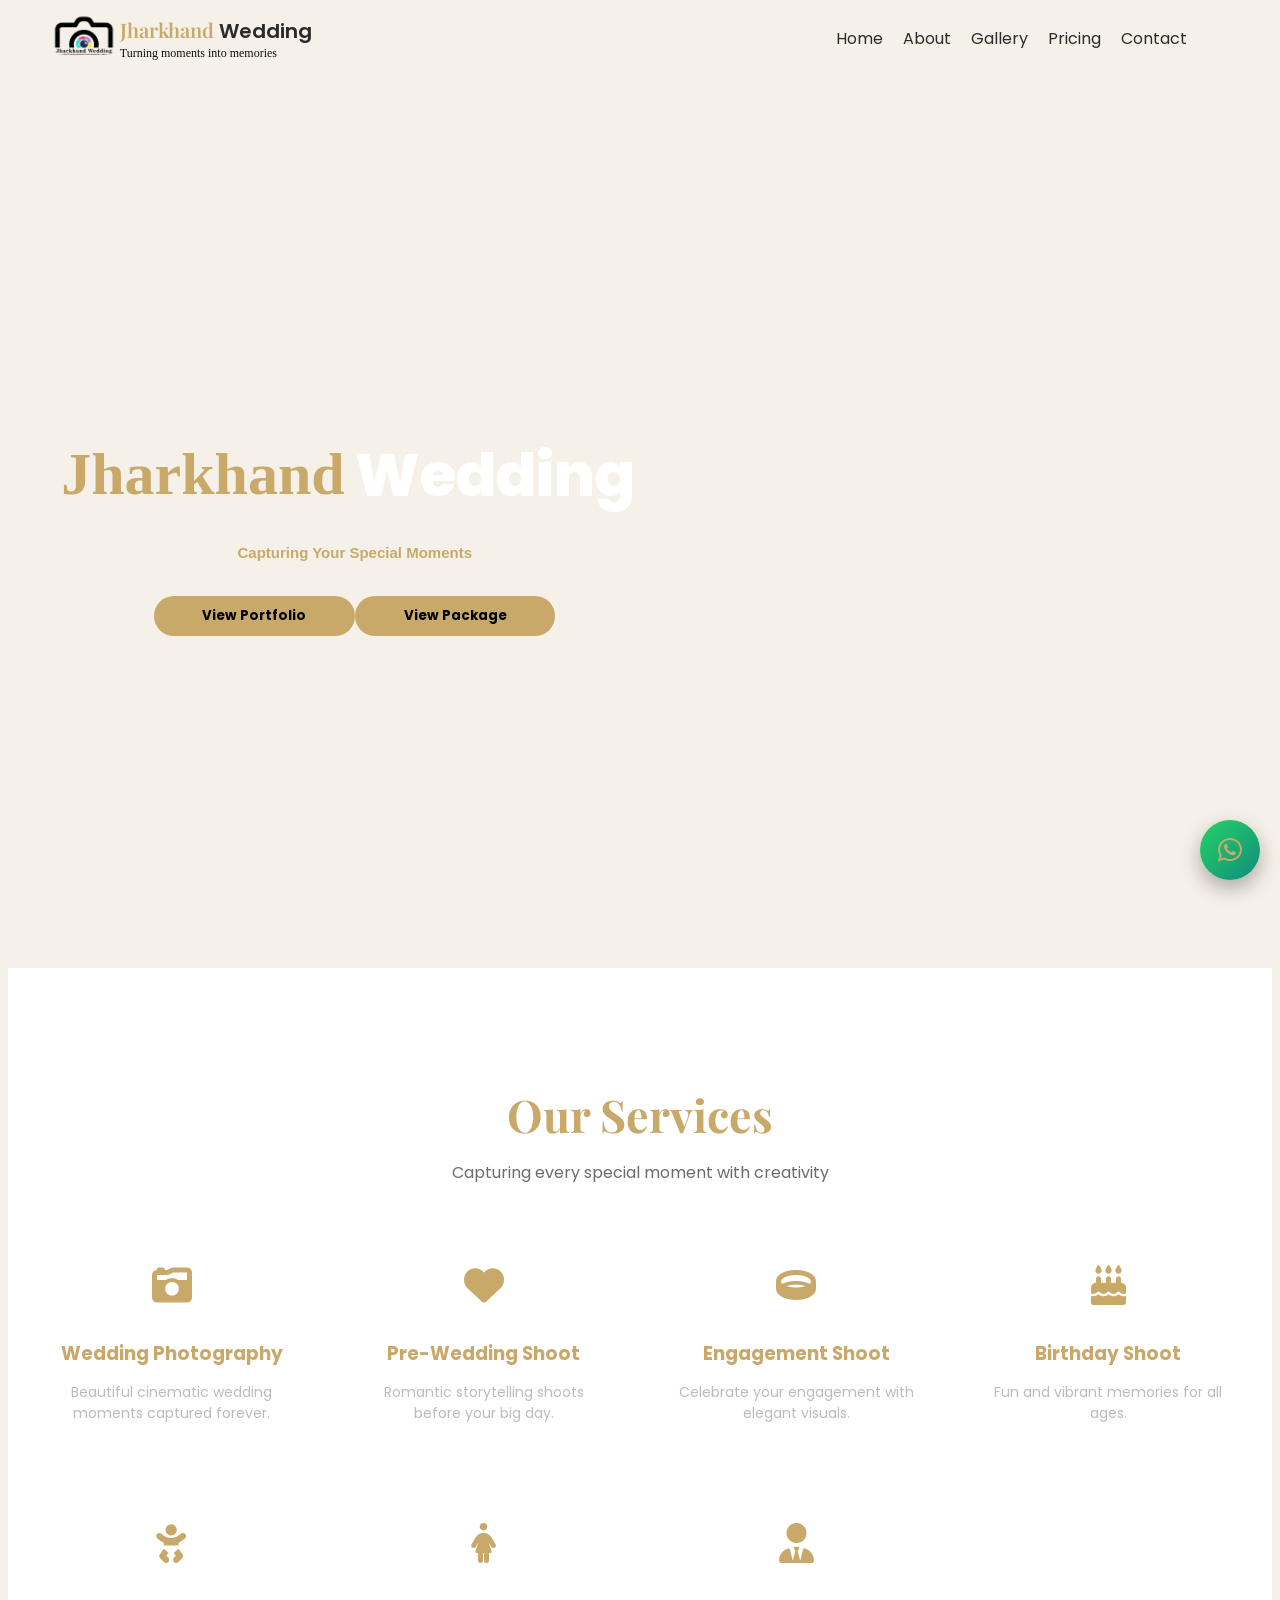
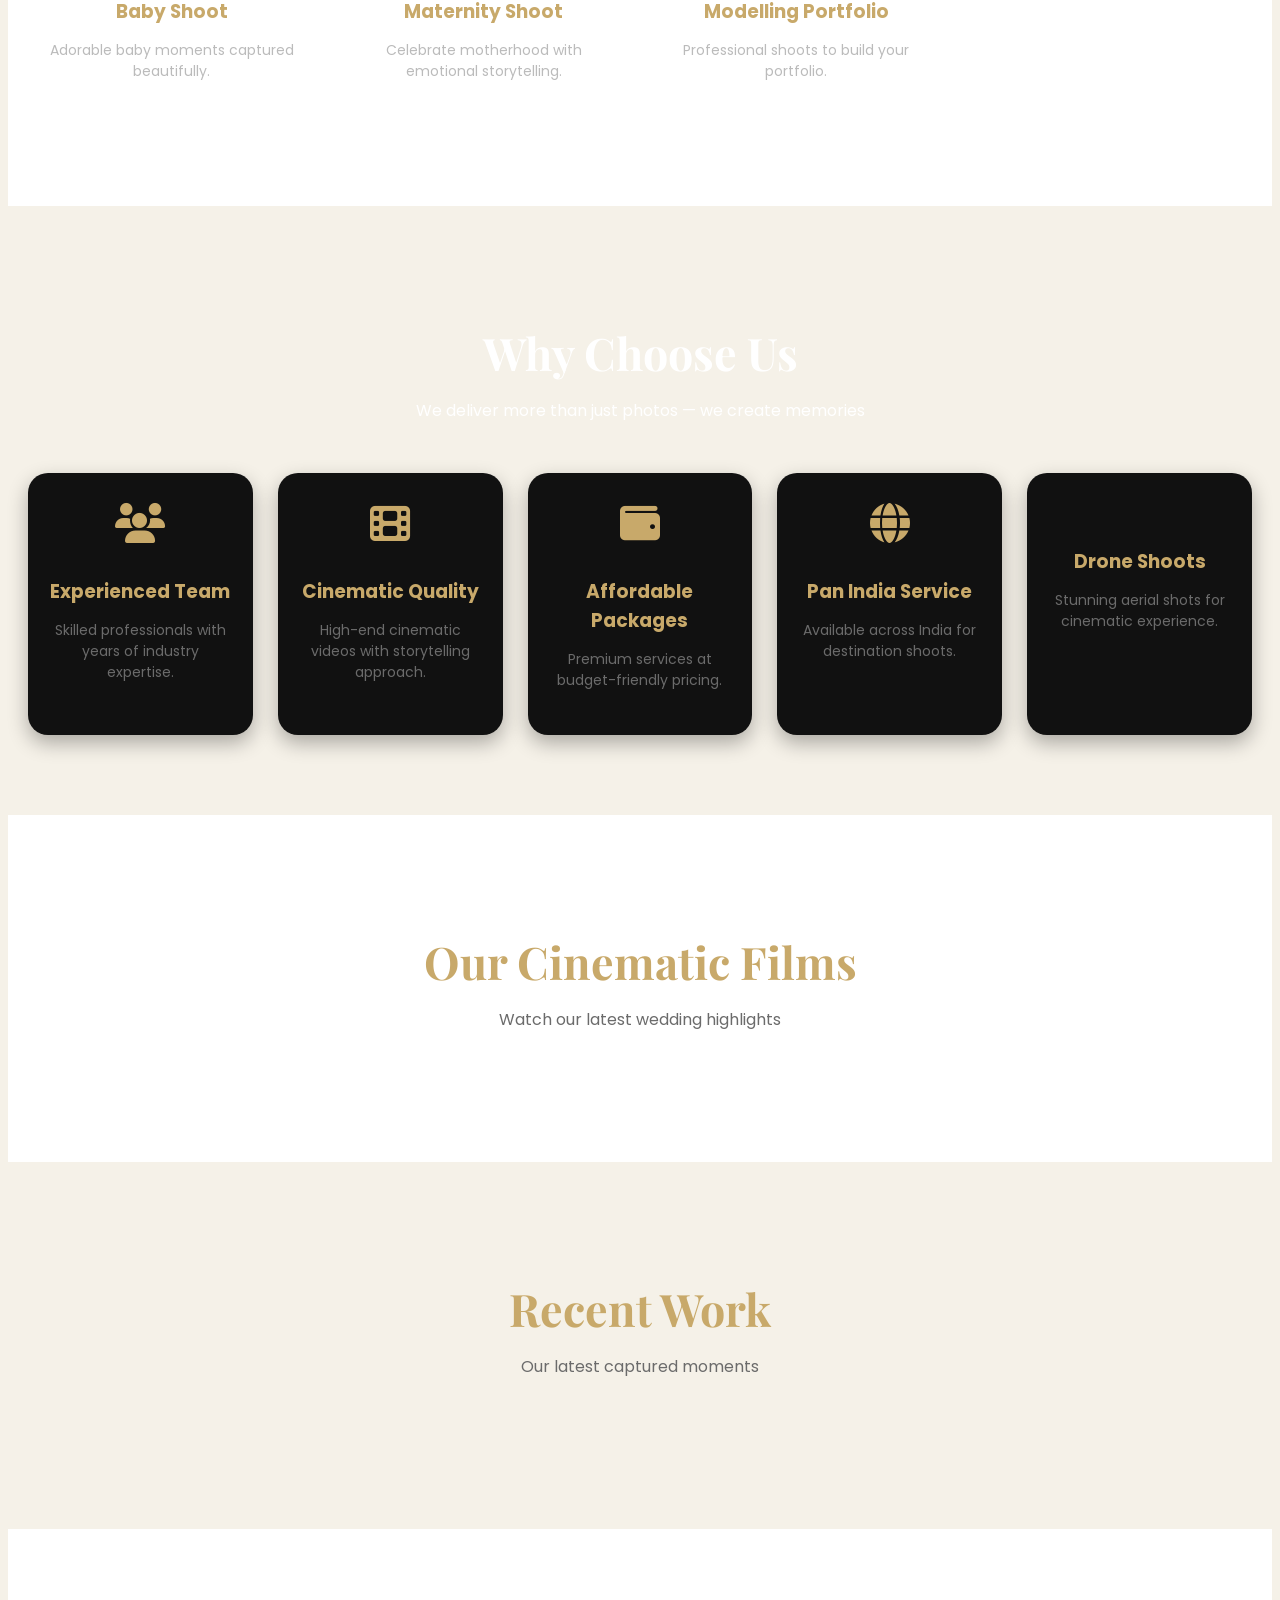
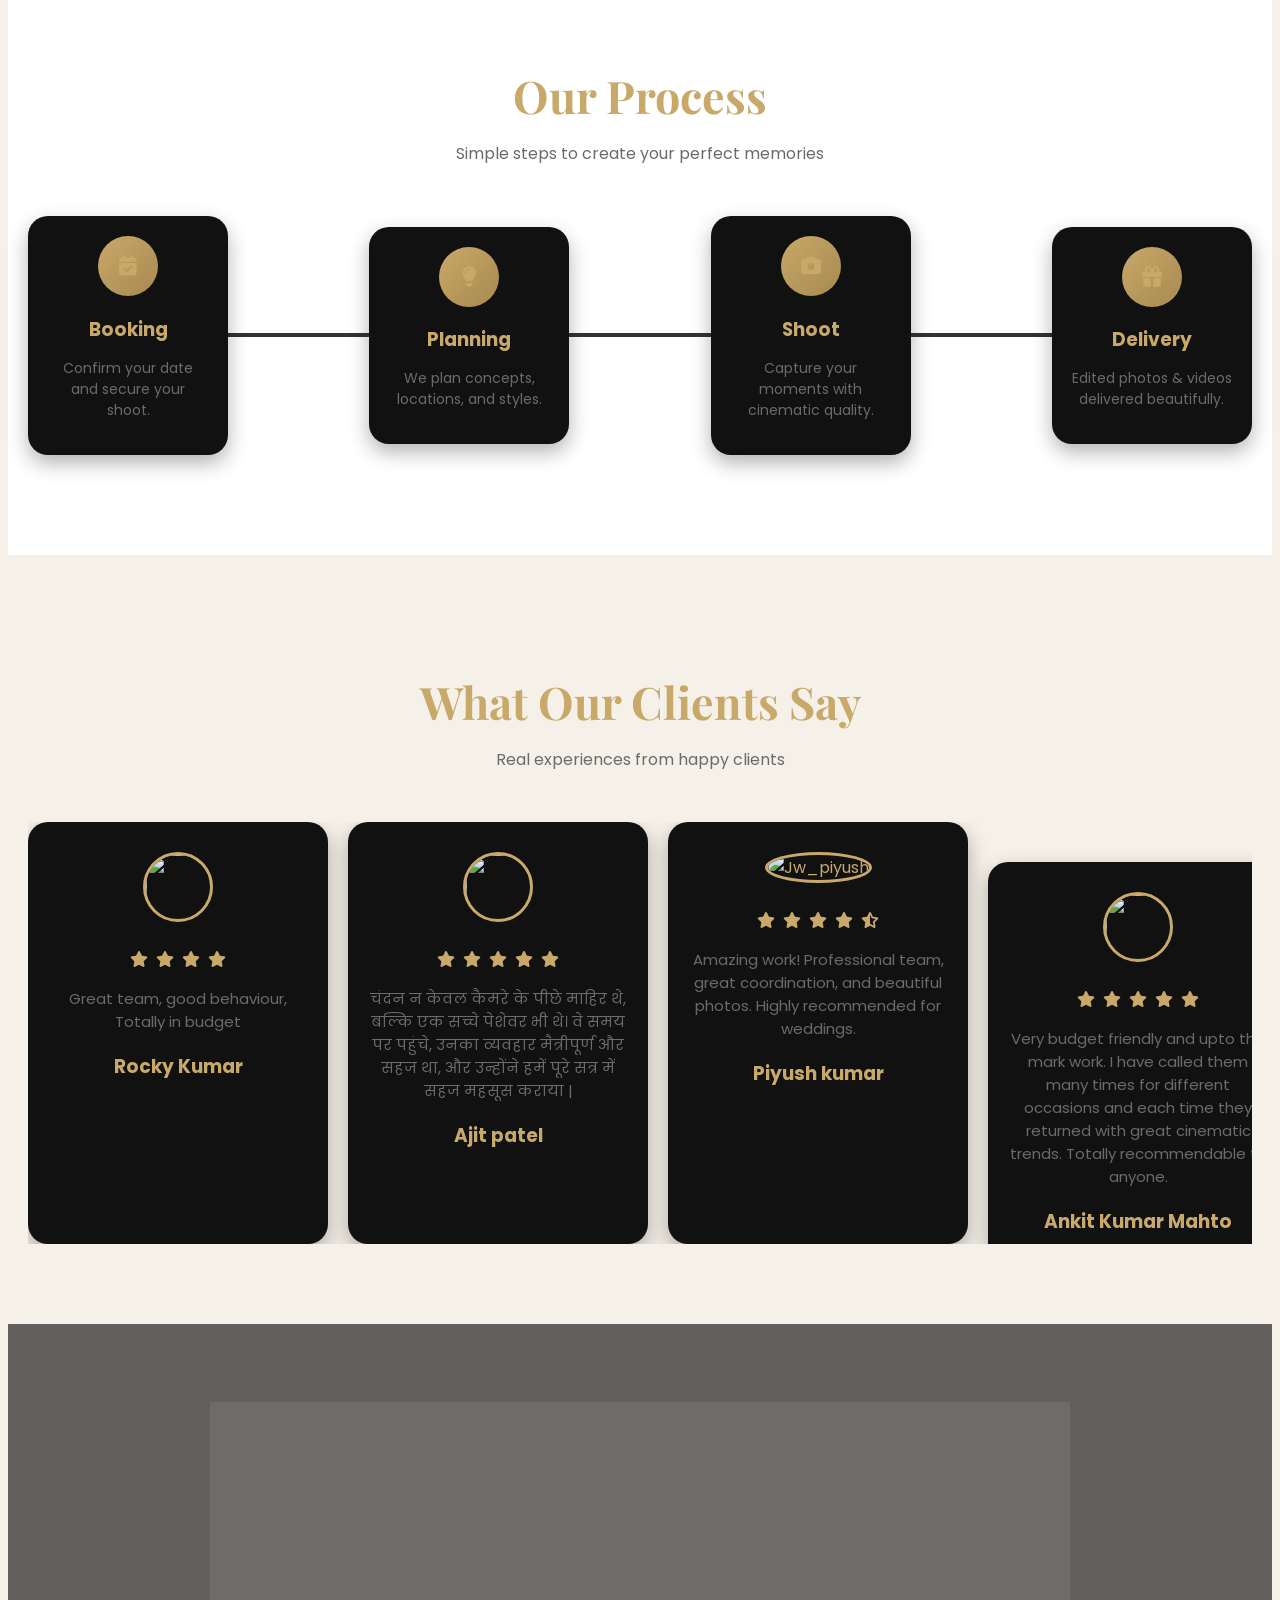
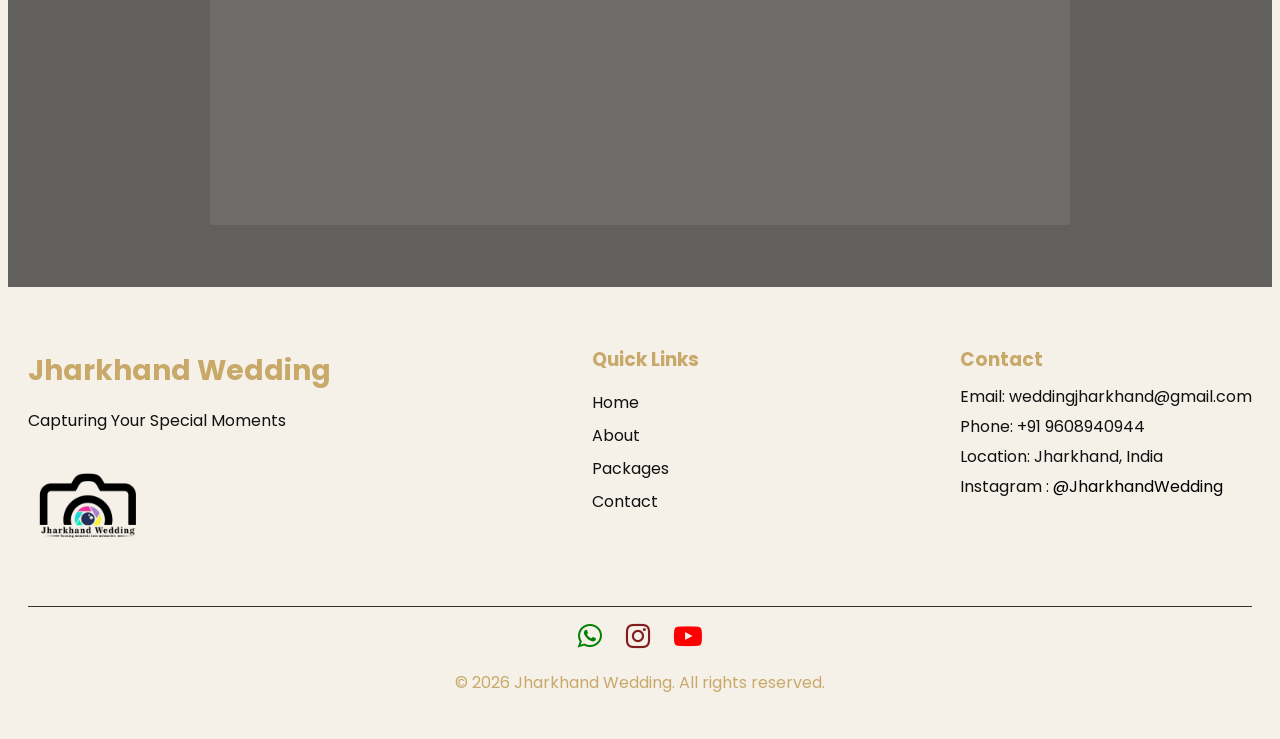
==== index.html @ ed56166b "added all the pages" ====
<!DOCTYPE html>
<html lang="en">


<head>
  <meta charset="UTF-8">
  <meta name="viewport" content="width=device-width, initial-scale=1.0">
  <title>Jharkhand Wedding - Cinematic Wedding Photography & Videography Across India</title>

  <meta property="og:title" content="Jharkhand Wedding - Best Wedding Photographer in Jharkhand">
  <meta property="og:description"
    content="Top wedding photography & videography in Jharkhand & across India. Book cinematic wedding films now!">
  <meta property="og:image" content="./img/cover.jpg">
  <meta property="og:type" content="website">

  <!-- Meta Description -->
  <!-- <meta name="description"
    content="Professional wedding photography & videography in Jharkhand & across India. Cinematic wedding films, pre-wedding shoots & event coverage. Book now!"> -->

  <!-- Keywords (Optional but still useful) -->
  <meta name="keywords"
    content="wedding photographer in Jharkhand, best wedding photographer Ranchi, cinematic wedding videography India, pre wedding shoot Jharkhand, candid photographer India, event photography Jharkhand, wedding videographer near me, professional photographer India">

  <!-- Author -->
  <meta name="author" content="Jharkhand Wedding">



  <!-- Schema Markup (Google Ranking Boost) -->
  <script type="application/ld+json">
{
  "@context": "https://schema.org",
  "@type": "PhotographyBusiness",
  "name": "Jharkhand Wedding",
  "image": "./img/cover.jpg",
  "address": {
    "@type": "PostalAddress",
    "addressRegion": "Jharkhand",
    "addressCountry": "India"
  },
  "telephone": "+919608940944",
  "priceRange": "₹ 65000"
}
</script>



  <link rel="icon" type="image/x-icon" href="./favicon.png">

  <link rel="stylesheet" href="./style.css">
  <link rel="stylesheet" href="./responsive.css">


  <!-- Font Awesome CDN -->



  <link rel="stylesheet" href="https://cdnjs.cloudflare.com/ajax/libs/font-awesome/6.5.0/css/all.min.css">
  <link rel="stylesheet" href="https://cdnjs.cloudflare.com/ajax/libs/font-awesome/4.7.0/css/font-awesome.min.css">
  <!-- <link rel="stylesheet" href="https://cdnjs.cloudflare.com/ajax/libs/font-awesome/6.5.0/css/all.min.css"> -->
</head>

<a href="https://wa.me/919608940944" class="whatsapp-float" target="_blank">
  <i class="fa fa-whatsapp"></i>
</a>

<!-- <body class="theme-gold">  -->
<!-- Home | About | Gallery | Pricing | Contact | Book Now (Button) -->

<body class="theme-dark">
  <!-- <body class="theme-blue"> -->

  <!-- Navbar -->
  <div class="div-nabar">
    <nav class="navbar">

      <div class="logo-div">
        <img src="./logo 0.png" alt="logo">
        <div class="nav-lo">
          <div class="logo">Jharkhand <span> Wedding</span></div>
          <div class="logo-sub">Turning moments into memories</div>
        </div>
      </div>

      <ul class="nav-links" id="navLinks">
        <li><a href="./index.html">Home</a></li>
        <li><a href="./About.html">About</a></li>
        <li><a href="./gallery.html">Gallery</a></li>
        <li><a href="./pricing.html">Pricing</a></li>
        <li><a href="./Contact.html">Contact</a></li>
        <!-- <li><a href="https://wa.me/919608940944">Book</a>Now</li> -->
      </ul>

      <div class="hamburger" id="hamburger">
        <div></div>
        <div></div>
        <div></div>
      </div>

    </nav>
  </div>



  <section class="hero">
    <div class="hero-div">
      <h1 class="text-5xl">
        <span class="left-text">Jharkhand</span>
        <span class="right-text"> Wedding</span>
      </h1>
      <p class="mt-4-text-lg bottom-text">
        Capturing Your Special Moments
      </p>

      <div class="hero-sec-btn">
        <button>
          <a href="https://www.instagram.com/jharkhandwedding/"> View Portfolio</a>
        </button>
        <button>
          <a href="./pricing.html">View Package </a>
        </button>


      </div>
    </div>
  </section>





  <!-- _____________________________________________________________ -->

  <section class="services " id="services">




    <div class="container">
      <h2 class="section-title">Our Services</h2>
      <p class="section-subtitle">Capturing every special moment with creativity</p>

      <div class="services-grid">

        <div class="service-card">
          <i class="fas fa-camera-retro"></i>
          <h3>Wedding Photography</h3>
          <p>Beautiful cinematic wedding moments captured forever.</p>
        </div>

        <div class="service-card">
          <i class="fas fa-heart"></i>
          <h3>Pre-Wedding Shoot</h3>
          <p>Romantic storytelling shoots before your big day.</p>
        </div>

        <div class="service-card">
          <i class="fas fa-ring"></i>
          <h3>Engagement Shoot</h3>
          <p>Celebrate your engagement with elegant visuals.</p>
        </div>

        <div class="service-card">
          <i class="fas fa-birthday-cake"></i>
          <h3>Birthday Shoot</h3>
          <p>Fun and vibrant memories for all ages.</p>
        </div>

        <div class="service-card">
          <i class="fas fa-baby"></i>
          <h3>Baby Shoot</h3>
          <p>Adorable baby moments captured beautifully.</p>
        </div>

        <div class="service-card">
          <i class="fas fa-female"></i>
          <h3>Maternity Shoot</h3>
          <p>Celebrate motherhood with emotional storytelling.</p>
        </div>

        <div class="service-card">
          <i class="fas fa-user-tie"></i>
          <h3>Modelling Portfolio</h3>
          <p>Professional shoots to build your portfolio.</p>
        </div>

      </div>
    </div>
  </section>



  <!-- ------------------------ -->




  <section class="why-us jw-section-bg-servc" id="why-us" style="background-image:url('./IMAGE\ \ \(13\).jpg')">
    <div class="container-why-us">
      <h2 class="section-title-choose">Why Choose Us</h2>
      <p class="section-subtitle-why">We deliver more than just photos — we create memories</p>

      <div class="why-grid">

        <div class="why-card">
          <i class="fas fa-users"></i>
          <h3>Experienced Team</h3>
          <p>Skilled professionals with years of industry expertise.</p>
        </div>

        <div class="why-card">
          <i class="fas fa-film"></i>
          <h3>Cinematic Quality</h3>
          <p>High-end cinematic videos with storytelling approach.</p>
        </div>

        <div class="why-card">
          <i class="fas fa-wallet"></i>
          <h3>Affordable Packages</h3>
          <p>Premium services at budget-friendly pricing.</p>
        </div>

        <div class="why-card">
          <i class="fas fa-globe"></i>
          <h3>Pan India Service</h3>
          <p>Available across India for destination shoots.</p>
        </div>

        <div class="why-card">
          <i class="fas fa-drone"></i>
          <h3>Drone Shoots</h3>
          <p>Stunning aerial shots for cinematic experience.</p>
        </div>

      </div>
    </div>
  </section>



  <!--  -->

  <!-- video showcase  -->

  <section class="video-showcase" id="videos">
    <div class="container">
      <h2 class="section-title">Our Cinematic Films</h2>
      <p class="section-subtitle">Watch our latest wedding highlights</p>

      <div class="video-grid">

        <!-- Video 0 -->
        <div class="video-card" data-video="https://www.youtube.com/embed/1yiSE5JHA5o?autoplay=1">
          <div class="video-thumb">
            <img src="https://img.youtube.com/vi/1yiSE5JHA5o/maxresdefault.jpg" alt="">
            <div class="play-btn"><i class="fas fa-play"></i></div>
          </div>
        </div>

        <!-- Video 1 -->
        <!-- <div class="video-card" data-video="https://www.youtube.com/embed/XzmJtqJNvSg?autoplay=1">
          <div class="video-thumb">
            <img src="https://img.youtube.com/vi/XzmJtqJNvSg/maxresdefault.jpg" alt="">
            <div class="play-btn"><i class="fas fa-play"></i></div>
          </div>
        </div> -->

        <!-- Video 2 -->
        <div class="video-card" data-video="https://www.youtube.com/embed/cGoY-o2Il6A?autoplay=1">
          <div class="video-thumb">
            <img src="https://img.youtube.com/vi/cGoY-o2Il6A/maxresdefault.jpg" alt="">
            <div class="play-btn"><i class="fas fa-play"></i></div>
          </div>
        </div>

        <!-- Video 3 -->
        <div class="video-card" data-video="https://www.youtube.com/embed/23WU_Qr4TKk?autoplay=1">
          <div class="video-thumb">
            <img src="https://img.youtube.com/vi/23WU_Qr4TKk/maxresdefault.jpg" alt="">
            <div class="play-btn"><i class="fas fa-play"></i></div>
          </div>
        </div>

      </div>
    </div>
  </section>

  <!-- Modal -->
  <div class="video-modal" id="videoModal">
    <span class="close-btn">&times;</span>
    <div class="video-container">
      <iframe id="videoFrame" src="" frameborder="0" allow="autoplay; fullscreen" allowfullscreen></iframe>
    </div>
  </div>


  <!-- ______________________________________ -->


  <!-- ---------- -->


  <section class="gallerysec" id="gallery">
    <div class="container">
      <h2 class="section-title">Recent Work</h2>
      <p class="section-subtitle">Our latest captured moments</p>

      <div class="gallery-slidersec">
        <div class="gallery-tracksec">

          <img src="./IMAGE  (13).jpg" alt="">
          <!-- <img src="./IMAGE  (22).jpg" alt=""> -->
          <img src="./IMAGE  (26).jpg" alt="">
          <img src="./IMAGE  (4).jpg" alt="">
          <img src="./IMAGE  (5).jpg" alt="">
          <img src="./IMAGE  (6).jpg" alt="">
          <img src="./IMAGE  (9).jpg" alt="">

        </div>
      </div>
    </div>
  </section>


  <!-- process explain  -->

  <section class="process" id="process">
    <div class="container">
      <h2 class="section-title">Our Process</h2>
      <p class="section-subtitle">Simple steps to create your perfect memories</p>

      <div class="process-timeline">

        <div class="process-step">
          <div class="icon"><i class="fas fa-calendar-check"></i></div>
          <h3>Booking</h3>
          <p>Confirm your date and secure your shoot.</p>
        </div>

        <div class="process-step">
          <div class="icon"><i class="fas fa-lightbulb"></i></div>
          <h3>Planning</h3>
          <p>We plan concepts, locations, and styles.</p>
        </div>

        <div class="process-step">
          <div class="icon"><i class="fas fa-camera"></i></div>
          <h3>Shoot</h3>
          <p>Capture your moments with cinematic quality.</p>
        </div>

        <div class="process-step">
          <div class="icon"><i class="fas fa-gift"></i></div>
          <h3>Delivery</h3>
          <p>Edited photos & videos delivered beautifully.</p>
        </div>

      </div>
    </div>
  </section>

  <!-- _____________________________________________ -->



  <!-- testimonials -->
  <section class="testimonials" id="testimonials">



    <div class="container">
      <h2 class="section-title">What Our Clients Say</h2>
      <p class="section-subtitle">Real experiences from happy clients</p>

      <div class="testimonial-wrapper">
        <div class="testimonial-track">

          <!-- Testimonial 1 -->
          <div class="testimonial-card">
            <img src="https://i.pravatar.cc/100?img=1" alt="">
            <div class="stars">
              <i class="fas fa-star"></i>
              <i class="fas fa-star"></i>
              <i class="fas fa-star"></i>
              <i class="fas fa-star"></i>
              <i class="fas fa-star-half-alt"></i>
              <!-- <i class="fas fa-star"></i> -->
            </div>
            <p>Best Photography Service in Simdega. Their work won't disappoint you guys.</p>
            <h3>Divya Bansal</h3>
          </div>

          <!-- Testimonial 2 -->
          <div class="testimonial-card">
            <img src="https://i.pravatar.cc/100?img=2" alt="">
            <div class="stars">
              <i class="fas fa-star"></i>
              <i class="fas fa-star"></i>
              <i class="fas fa-star"></i>
              <i class="fas fa-star"></i>
              <!-- <i class="fas fa-star-half-alt"></i> -->
              <!-- <i class="fas fa-star"></i> -->
            </div>
            <p>Great team, good behaviour, Totally in budget</p>
            <h3>Rocky Kumar</h3>
          </div>

          <!-- Testimonial 3 -->
          <div class="testimonial-card">
            <img src="https://i.pravatar.cc/100?img=3" alt="">
            <div class="stars">
              <i class="fas fa-star"></i>
              <i class="fas fa-star"></i>
              <i class="fas fa-star"></i>
              <i class="fas fa-star"></i>
              <!-- <i class="fas fa-star-half-alt"></i> -->
              <i class="fas fa-star"></i>
            </div>
            <p>चंदन न केवल कैमरे के पीछे माहिर थे, बल्कि एक सच्चे पेशेवर भी थे। वे समय पर पहुंचे, उनका व्यवहार
              मैत्रीपूर्ण और सहज था, और उन्होंने हमें पूरे सत्र में सहज महसूस कराया |</p>
            <h3>Ajit patel</h3>
          </div>

          <!-- Testimonial 4 -->
          <div class="testimonial-card">
            <img src="./Jw_piysuh.jpeg" alt="Jw_piyush">
            <div class="stars">
              <i class="fas fa-star"></i>
              <i class="fas fa-star"></i>
              <i class="fas fa-star"></i>
              <i class="fas fa-star"></i>
              <i class="fas fa-star-half-alt"></i>
              <!-- <i class="fas fa-star"></i> -->
            </div>
            <p>Amazing work! Professional team, great coordination, and beautiful photos. Highly recommended for
              weddings.</p>
            <h3>Piyush kumar</h3>
          </div>

          <!-- Testimonial 5 -->
          <div class="testimonial-card">
            <img src="https://i.pravatar.cc/100?img=5" alt="">
            <div class="stars">
              <i class="fas fa-star"></i>
              <i class="fas fa-star"></i>
              <i class="fas fa-star"></i>
              <i class="fas fa-star"></i>
              <!-- <i class="fas fa-star-half-alt"></i> -->
              <i class="fas fa-star"></i>
            </div>
            <p>Very budget friendly and upto the mark work. I have called them many times for different occasions and
              each time they returned with great cinematic trends. Totally recommendable to anyone.</p>
            <h3>Ankit Kumar Mahto</h3>
          </div>

          <!-- Testimonial 6 -->
          <div class="testimonial-card">
            <img src="https://i.pravatar.cc/100?img=6" alt="">

            <div class="stars">
              <i class="fas fa-star"></i>
              <i class="fas fa-star"></i>
              <i class="fas fa-star"></i>
              <i class="fas fa-star"></i>
              <i class="fas fa-star-half-alt"></i>
              <!-- <i class="fas fa-star"></i> -->
            </div>

            <p>Best photography team in Jharkhand.
              Quality, behavior, and delivery sab top notch tha. Highly recommended 👍</p>
            <h3>Anjali Kumari </h3>
          </div>

          <!-- Testimonial 7 -->
          <!-- <div class="testimonial-card">
            <img src="https://i.pravatar.cc/100?img=7" alt="">
            <p>“Captured our wedding beautifully. Loved it!”</p>
            <h3>Ankit </h3>
          </div> -->

        </div>
      </div>
    </div>
  </section>

  <!-- _____________________________________ -->

  <!-- Call to actions -->


  <section class="cta" id="cta">
    <div class="cta-container">

      <h2>Book Your Dream Shoot Today</h2>
      <p>Limited slots available this season. Don’t miss your perfect moments!</p>

      <!-- Countdown -->
      <div class="countdowncta">
        <div><span id="days">00</span>
          <p>Days</p>
        </div>
        <div><span id="hours">00</span>
          <p>Hours</p>
        </div>
        <div><span id="minutes">00</span>
          <p>Minutes</p>
        </div>
        <div><span id="seconds">00</span>
          <p>Seconds</p>
        </div>
      </div>

      <!-- Buttons -->
      <div class="cta-buttons">
        <a href="https://wa.me/919608940944" class="btn-primary">Book Now</a>
        <a href="./Contact.html" class="btn-secondary">Contact Now</a>
      </div>

    </div>
  </section>



  <!-- __________________ -->
  <footer id="footer" class="footer">
    <div class="footer-container">

      <!-- Left: Brand -->
      <div class="footer-brand">
        <h2>Jharkhand Wedding</h2>
        <p>Capturing Your Special Moments</p>

        <div>
          <img style="width: 120px;" src="./logo 0.png" alt="logo">

        </div>
      </div>


      <div class="footer-links">
        <h3>Quick Links</h3>
        <ul>
          <li><a href="./index.html">Home</a></li>
          <li><a href="./About.html">About</a></li>
          <li><a href="./pricing.html">Packages</a></li>
          <li><a href="./Contact.html">Contact</a></li>
        </ul>
      </div>



      <div class="footer-contact">
        <h3>Contact</h3>
        <p>Email: weddingjharkhand@gmail.com</p>
        <p>Phone: +91 9608940944</p>
        <p>Location: Jharkhand, India</p>
        <p>Instagram : <a class="jh_we_footer" style="color: rgb(0, 0, 0);"
            href="https://www.instagram.com/jharkhandwedding/"">@JharkhandWedding</a></p>
      </div>

    </div>


    <div class=" footer-bottom">
            <div class="social-icons">
              <a href="https://wa.me/9608940944"><i style="color: green ; font-size: 28px;" class="fa fa-whatsapp"
                  aria-hidden="true"></i></a>
              <a href="https://www.instagram.com/jharkhandwedding/"><i class="fa fa-instagram"
                  style="font-size:28px;color:rgb(131, 29, 29)"></i></a>
              <a href="https://www.youtube.com/@Jharkhand_Wedding"><i class="fa fa-youtube-play"
                  style="font-size:28px;color:red"></i>
              </a>
            </div>
            <p>© 2026 Jharkhand Wedding. All rights reserved.</p>
      </div>
  </footer>



  <script src="./script.js"></script>
</body>

</html>
---- style.css ----
/* ================= ROOT VARIABLES (DEFAULT THEME) ================= */

@import url('https://fonts.googleapis.com/css2?family=Playfair+Display:ital,wght@0,400..900;1,400..900&family=Poppins:ital,wght@0,100;0,200;0,300;0,400;0,500;0,600;0,700;0,800;0,900;1,100;1,200;1,300;1,400;1,500;1,600;1,700;1,800;1,900&display=swap');


:root {


  /* __________________________ */
  /* 🌟 Brand Colors */
  --primary: #C8A96A;
  /* Gold */
  --primary-dark: #A8894F;
  /* Hover gold */
  --primary-light: #E6D3A3;
  /* Soft gold */

  /* 🖤 Neutrals */
  --secondary: #111111;
  /* Dark sections */
  --accent: #C8A96A;
  /* Accent same as gold */

  /* 🎨 Backgrounds */
  --bg-main: #F5F1E8;
  /* Main cream bg */
  --bg-light: #FFFFFF;
  /* Section bg */
  --bg-dark: #111111;
  /* Dark section */
  --bg-card: #1A1A1A;
  /* Dark cards */

  /* ✍️ Text */
  --text-main: #2B2B2B;
  /* Main text */
  --text-dark: #000000;
  --text-light: #FFFFFF;
  --text-muted: #6B6B6B;
  /* Secondary text */
  --text-fade: #A0A0A0;
  /* Light text */


  /* ______________________________ */



  /* GRADIENT */
  --gradient-main: linear-gradient(135deg, #C8A96A, #A8894F);

  /* FONTS */
  /* font-family: "Playfair Display", serif; */
  /* font-family: "Poppins", sans-serif; */

  /* --font-primary: "Lora", serif;
  --font-heading: "Great Vibes", cursive;
  --font-basic: sans-serif; */
  --font-primary: "Poppins", sans-serif;
  --font-heading: "Playfair Display", serif;
  --font-basic: sans-serif;

  /* SPACING */
  --padding: 10px;
  --radius: 20px;

  /* SHADOW */
  --shadow: 0 8px 20px rgba(0, 0, 0, 0.3);

  /* TRANSITION */
  --transition: 0.3s ease;
}

/* ================= THEME 1 (DARK GOLD - DEFAULT) ================= */
/* .theme-dark {
  --primary: #C8A96A; 
  --bg-main: #000;
  --text-main: #fff;
} */

/* ================= THEME 2 (ROYAL BLUE) ================= */
/* .theme-blue {
  --primary: #00c6ff;
  --accent: #0072ff;
  --bg-main: #0a0f1c;
  --text-main: #e6f0ff;
} */

/* ================= THEME 3 (WEDDING PINK) ================= */
/* .theme-pink {
  --primary: #ff4e8a;
  --accent: #ff9eb5;
  --bg-main: #1a0f14;
  --text-main: #ffe6ee;
} */

/* ================= THEME 4 (ELEGANT GREEN) ================= */
/* .theme-green {
  --primary: #00c896;
  --accent: #00a67d;
  --bg-main: #061a14;
  --text-main: #e6fff7;
} */









/* @import url('https://fonts.googleapis.com/css2?family=Great+Vibes&display=swap'); */

@import url('https://fonts.googleapis.com/css2?family=Lora:ital,wght@0,400..700;1,400..700&display=swap');


/* * {
  color: #FA8112;
  margin: 0;
  padding: 0;
  border: 0;
  outline: 0;
  text-decoration: none;
  list-style: none;
  /* overflow-y: hidden; */

/* } * */

* {
  box-sizing: border-box;
  color: var(--primary);
  font-family: var(--font-primary);
}

/* html,
body {
  height: 100%;
  width: 100%;
  /* overflow-x: hidden; */
/* -ms-overflow-style: none; */
/* IE and Edge */
/* scrollbar-width: none; */
/* Firefox */

/* background: #000; */
/* } */


body {
  background: var(--bg-main);
  overflow-x: hidden;
  color: var(--text-main);
}




/* a {
  color: rgb(0, 0, 0);
  } */

a {
  color: var(--text-dark);
  text-decoration: none;
}

/* BUTTON */



button {
  border: none;
  padding: 10px 20px;
  border-radius: 20px;
  cursor: pointer;
  font-weight: bold;
  width: 100%;


  background: var(--accent);
  color: var(--text-dark);
  border-radius: var(--radius);
  transition: var(--transition);
}

button:hover {
  background: var(--primary-light);
  color: var(--bg-light);
}


/* WhatsApp Floating Button */
.whatsapp-float {
  position: fixed;
  width: 60px;
  height: 60px;
  bottom: 20px;
  right: 20px;
  /* background: linear-gradient(135deg, #25D366, #128C7E); */
  color: #fff;
  border-radius: 50%;
  text-align: center;
  font-size: 28px;
  /* box-shadow: 0 8px 20px rgba(0, 0, 0, 0.3); */
  z-index: 1000;
  display: flex;
  align-items: center;
  justify-content: center;
  transition: all 0.3s ease;
  animation: floatPulse 2s infinite;

  background: linear-gradient(135deg, #25D366, #128C7E);
  box-shadow: var(--shadow);
}

/* Hover Effect */
.whatsapp-float:hover {
  transform: scale(1.1) rotate(5deg);
  box-shadow: 0 12px 30px rgba(0, 0, 0, 0.4);
}

/* Icon Styling */
.whatsapp-float i {
  margin: 0;
}


/* Pulse Animation */
@keyframes floatPulse {
  0% {
    box-shadow: 0 0 0 0 rgba(1, 1, 1, 0.6);
  }

  70% {
    box-shadow: 0 0 0 15px rgba(37, 211, 102, 0);
  }

  100% {
    box-shadow: 0 0 0 0 rgba(37, 211, 102, 0);
  }
}





/* ---------------------------------------------------------- */
.div-nabar {

  /* color: rgb(0, 0, 0); */
  /* box-shadow: #000; */
  /* position: fixed; */
  /* border: 5px solid gold; */
  height: 60px;
  width: 100%;
  top: 0;
  left: 0px;
  display: flex;
  justify-content: center;
  align-items: center;
  z-index: 1000;

  /* position: sticky;
  z-index: 1000; */

  /* 
  position: fixed;
  top: 0;
  width: 100%;
  z-index: 1000; */
  /* background-color: var(--secondary); */
}




.navbar {
  /* border: 2px solid blue; */
  display: flex;
  flex-direction: row;
  justify-content: space-around;
  padding: 5px;
  padding-left: 40px;
  padding-right: 40px;
  align-items: center;
  /* background-color: rgb(168, 161, 161) !important; */
  /* height: 60px; */
  /* width: 100%; */
  /* gap: 20px; */



}

.logo-div {
  display: flex;
  justify-content: flex-start;
  align-items: center;
}

.navbar img {
  width: 10%;
  height: 10%;
}

.logo {
  width: 30%;
  font-size: 20px;
  font-style: normal;
  font-weight: 600;

  /* font-family: serif; */
  display: flex;
  flex-direction: row;
  justify-content: flex-start;

  /* font-weight: 300; */
  /* font-family: "Great Vibes", cursive; */

  font-family: var(--font-heading);

}

.navbar ul li {
  list-style: none;
  display: flex;


}

.nav-links {
  gap: 10px;
  display: flex;
  flex-direction: row;
  justify-content: flex-end;
  align-items: center;
  width: 70%;
  padding-right: 40px;
}

.nav-lo {
  display: flex;
  flex-direction: column;
  /* justify-content: flex-end; */
  /* align-items: center; */
}

.logo span {
  /* color: rgb(255, 255, 255); */
  padding-left: 5px;
  color: var(--text-main);


}

.logo-sub {
  font-size: 12px;
  color: var(--bg-dark);
  font-family: 'Times New Roman', Times, serif;
  font-weight: 400;
}

.nav-links li a {
  color: rgb(0, 0, 0);
  text-decoration: none;
  display: flex;
  flex-direction: row;
  justify-content: center;
  align-items: center;
  padding: 5px;
  /* color: white; */
  color: var(--text-main);


}

.nav-links a:hover::after {
  width: 100%;
}

.nav-links a:hover {

  /* border: 1px solid rgb(40, 40, 40);
  background-color: #333;
  color: #FA8112; */

  background-color: #333;
  color: var(--primary);
}

/* Hamburger */
.hamburger {
  display: none;
  flex-direction: column;
  cursor: pointer;
}

.hamburger div {
  width: 25px;
  height: 3px;
  background: #000000;
  margin: 4px;
  transition: 0.3s;

}

/* ____________________________________ */


.hero-video {
  position: relative;
  height: 100vh;
  left: 0;
  right: 0;
  overflow: hidden;
  /* opacity: 0.1; */
  top: 60px;
  border: 8px solid rgb(249, 64, 255);

}

.imag-hero-main {
  width: 100%;
  /* border: 2px solid green; */
}


/* .hero-video video {
  position: absolute;
  width: 100%;
  height: 100%;
  object-fit: cover;
} */

.overlay {
  position: absolute;
  inset: 0;
  background: rgba(0, 0, 0, 0.5);
}

.hero-content {
  position: relative;
  z-index: 2;
  text-align: center;
  top: 40%;
}

.video-container {
  /* border: 2px solid red; */
  position: relative;
  height: 100vh;
  width: 100%;
  overflow: hidden;
}

.video-container iframe {
  /* border: 5px solid rgb(0, 251, 255); */

  position: absolute;
  top: 50%;
  left: 50%;
  width: 177.77vh;
  /* 16:9 ratio */
  height: 100vh;
  transform: translate(-50%, -50%);
  pointer-events: none;
  /* disables click */

  width: 100%;
  height: 100%;
  object-fit: cover;
}

/* ________________________________________ */
.particles {
  position: absolute;
  width: 100%;
  height: 100%;
  /* background: url('https://i.ibb.co/7QpKsCX/'); */
  animation: float 20s linear infinite;
  /* opacity: 0.8; */
}

/* @keyframes float {
  from {
    transform: translateX(0);
  }

  to {
    transform: translateX(-1000px);
  }
} */



/* .film-grain{
  position: fixed;
  inset: 0;
  background: url('https://i.ibb.co/N7k8zGk/grain.png');
  opacity: 0.15;
  pointer-events: none;
} */




/* _______________________________ */


.hero {
  width: 100%;
  height: 100vh;
  /* height: calc(100vh - 60px); */
  /* margin-top: 60px; */
  /* border: 3px solid rgb(255, 68, 0); */
  /* background-color: aqua; */
  padding: 10px;
  /* margin-top: 10px; */
  overflow: hidden;
  /* margin-top: 60px; */
  display: flex;
  justify-content: flex-start;
  align-items: center;
   position: relative;
  z-index: 1;

}

.hero::before {
  content: "";
  position: absolute;
  inset: 0;

  background: url("./IMAGE\ \ \(22\).jpg") center/cover no-repeat;
  opacity: .9;

  z-index: -1;
}




.hero-div {
  display: flex;
  justify-content: center;
  align-items: center;
  flex-direction: column;
  padding: 60px;
  /* border: 6px solid rgb(1, 73, 255); */
  padding: 10px;
  margin: 40px;
  z-index: 10;
}

/* Title */
.text-5xl {
  font-size: 60px;
  font-weight: 600;
  font-family: sans-serif;
  display: flex;
  gap: 0px;
  /* font-family: 'Great Vibes', cursive;
    font-size: 2rem */
  font-style: normal;
  /* border: 2px solid rgb(255, 145, 67); */

  font-family: var(--font-heading);
  font-family: "Great Vibes", cursive !important;
  font-weight: 800;
  color: var(--primary);
}

/* Subtitle */
.mt-4-text-lg {
  font-size: 15px;
  font-weight: 600;
  font-family: sans-serif;
  /* border: 2px solid green; */
  display: flex;
  justify-content: center;
  align-items: center;
  width: 100%;

}


.hero-sec-btn {
  display: flex;
  justify-content: center;
  z-index: 9;
  width: 100%;
  margin: 20px;

}


.hero-sec-btn button {
  width: 35%;
}


/* LEFT TEXT */
.left-text {
  width: 50%;
  display: flex;
  align-items: center;
  justify-content: flex-end;
  /* display: inline-block; */
  opacity: 0;
  padding-right: 10px;
  transform: translateX(-200px);
  animation: slideLeft 1.5s ease-out forwards;
  /* border: 2px solid rgb(208, 171, 171); */
  font-family: var(--font-heading);
  font-family: "Great Vibes", cursive !important;

}

/* RIGHT TEXT */
.right-text {
  width: 50%;
  /* border: 2px solid black; */
  display: inline-block;
  opacity: 0;
  color: white;
  transform: translateX(200px);
  animation: slideRight 1.5s ease-out forwards;
}

/* BOTTOM TEXT */
.bottom-text {
  margin-top: -25px;

  opacity: 0;
  transform: translateY(100px);
  animation: slideUp 1s ease-out forwards;
  animation-delay: 1.5s;
  /* appears after 3 seconds */
}

/* KEYFRAMES */
@keyframes slideLeft {
  to {
    opacity: 1;
    transform: translateX(0);
  }
}

@keyframes slideRight {
  to {
    opacity: 1;
    transform: translateX(0);
  }
}

@keyframes slideUp {
  to {
    opacity: 1;
    transform: translateY(0);
  }
}


/* ______________________________________ */
.about-section {
  /* margin-top: 17px; */
  padding: 80px 20px;
  color: #fff;
  display: flex;
  justify-content: center;
  align-items: center;
  flex-direction: column;
  /* border: 4px solid rgba(3, 97, 249, 0.555); */
  background-color: #ccc;
  background-color: var(--bg-light);

}

/* CONTAINER */
.about-container {
  /* border: 2px solid blue; */
  display: flex;
  align-items: center;
  flex-direction: row;
  justify-content: space-between;
  gap: 50px;
  max-width: 1200px;
  width: 100%;
  margin: auto;
  /* flex-wrap: wrap; */
}

/* IMAGE */

.about-image {
  /* border: 5px solid red; */
  width: 30%;
}

.about-image img {
  /* width: 00px; */
  width: 100%;
  border-radius: 20px;
  transition: 0.5s;
  transform: scale(0.9);
  /* border: 2px solid rgb(7, 173, 120); */
  opacity: 0;
}

/* CONTENT */
.about-content {
  max-width: 600px;
  /* border: 2px solid burlywood; */
  width: 90%;
}

.about-sec-h2 {
  /* display: flex;
  align-items: center;
  justify-content: center; */
  font-size: 26px;
  margin-bottom: 20px;
  text-align: center;
  z-index: 9;

}

.about-content p {
  margin-bottom: 10px;
  color: #ccc;
  color: black;
  line-height: 1.6;
  color: var(--text-dark);

}

/* HIGHLIGHT */
.highlight {
  margin-top: 20px;
  font-style: italic;
  color: gold;
  color: var(--accent);

}

/* BUTTON */
.about-btn {
  margin-top: 20px;
  padding: 10px 25px;
  border: none;
  background: var(--primary-light);
  color: var(--bg-light);
  border-radius: 20px;
  cursor: pointer;
  font-weight: bold;

  transition: 0.3s;
}

.about-btn:hover {
  background: var(--accent);
  color: var(--bg-light);
}

/* ANIMATION ACTIVE */
.show .about-image img {
  transform: scale(1);
  opacity: 1;
}

.show .about-content {
  transform: translateX(0);
  opacity: 1;
}

.about-content {
  transform: translateX(50px);
  opacity: 0;
  transition: 0.8s ease;
}



/* ___________________________________________ */

.services {
  padding: 80px 20px;
  background: var(--bg-light);
  color: var(--text);
  text-align: center;

  /* border: 5px solid red; */
}


.jw-section-bg-servc {
  position: relative;
  background-size: cover;
  background-position: center;
  background-attachment: fixed;
  /* backop */
  /* opacity: .8; */

}

.jw-section-bg-servc::before {
  content: "";
  position: absolute;
  inset: 0;
  /* background: rgba(0, 0, 0, 0.7); */
}

.container-why-us {
  /* opacity: 1; */
}

.section-title {
  font-size: 2.5rem;
  margin-bottom: 10px;
}

.section-subtitle {
  color: #aaa;
  margin-bottom: 50px;
}

.services-grid {
  display: grid;
  grid-template-columns: repeat(auto-fit, minmax(250px, 1fr));
  gap: 25px;
}

.service-card {
  background: var(--card-bg);
  padding: 30px 20px;
  border-radius: 15px;
  transition: 0.4s ease;
  cursor: pointer;
  opacity: 0;
  transform: translateY(40px);
}

.service-card i {
  font-size: 40px;
  margin-bottom: 15px;
  color: var(--primary);
}

.service-card h3 {
  margin-bottom: 10px;
}

.service-card p {
  font-size: 14px;
  color: #bbb;
}

/* Hover Effect */
.service-card:hover {
  transform: translateY(-10px) scale(1.03);
  /* color: var(--bg-light);
  color: #fff; */
  background: linear-gradient(135deg, var(--primary), var(--primary-light));
}

/* Animation Active */
.service-card.show {
  opacity: 1;
  transform: translateY(0);
}


/* ____________________________________________________________------- */

.gallerysec {
  padding: 80px 20px;
  background: var(--bg-main);
  color: var(--text-main);
  text-align: center;
  overflow: hidden;
}

.gallery-slidersec {
  overflow: hidden;
  position: relative;
}

.gallery-tracksec {
  display: flex;
  width: max-content;
  animation: scrollGallery 25s linear infinite;
}

/* Image Style */
.gallery-tracksec img {
  width: 400px;
  /* height: 300px; */
  object-fit: cover;
  margin: 10px;
  border-radius: var(--radius);
  transition: var(--transition);
  /* box-shadow: var(--shadow); */
}

/* Hover Effect */
.gallery-tracksec img:hover {
  transform: scale(1.1);
}

/* Pause on Hover */
.gallery-slidersec:hover .gallery-tracksec {
  animation-play-state: paused;
}

/* Animation */
@keyframes scrollGallery {
  0% {
    transform: translateX(0);
  }

  100% {
    transform: translateX(-50%);
  }
}

/* Responsive */
@media (max-width: 768px) {
  .gallery-tracksec img {
    width: 220px;
    height: 150px;
  }
}



/* _______________________________ */

/* viddeo show case  */

.video-showcase {
  padding: 80px 20px;
  background: var(--bg-light);
  color: var(--text-main);
  text-align: center;
}

.section-title {
  font-family: var(--font-heading);
  font-size: 2.8rem;
  color: var(--primary);
}

.section-subtitle {
  color: var(--text-muted);
  margin-bottom: 50px;
}

/* Grid */
.video-grid {
  display: grid;
  grid-template-columns: repeat(auto-fit, minmax(280px, 1fr));
  gap: 25px;
}

/* Card */
.video-card {
  cursor: pointer;
  border-radius: var(--radius);
  overflow: hidden;
  position: relative;
  box-shadow: var(--shadow);
  transform: translateY(40px);
  /* opacity: 0; */
  transition: var(--transition);
}

/* Thumbnail */
.video-thumb {
  position: relative;
}

.video-thumb img {
  width: 100%;
  display: block;
  transition: var(--transition);
}

/* Play Button */
.play-btn {
  position: absolute;
  top: 50%;
  left: 50%;
  transform: translate(-50%, -50%);
  background: var(--gradient-main);
  width: 60px;
  height: 60px;
  border-radius: 50%;
  display: flex;
  align-items: center;
  justify-content: center;
  color: var(--text-dark);
  font-size: 20px;
}

/* Hover Preview */
.video-card:hover img {
  transform: scale(1.1);
  filter: brightness(0.6);
}

/* Animation */
.video-card.show {
  opacity: 1;
  transform: translateY(0);
}

/* Modal */
.video-modal {
  position: fixed;
  top: 0;
  left: 0;
  width: 100%;
  height: 100%;
  background: rgba(0, 0, 0, 0.9);
  display: none;
  align-items: center;
  justify-content: center;
  z-index: 999;
}

.video-modal.active {
  display: flex;
}

/* Video Container */
.video-container {
  width: 90%;
  max-width: 900px;
}

.video-container iframe {
  width: 100%;
  height: 500px;
  border-radius: var(--radius);
}

/* Close */
.close-btn {
  position: absolute;
  top: 20px;
  right: 30px;
  font-size: 30px;
  color: var(--text-main);
  cursor: pointer;
}

/* Responsive */
@media (max-width: 768px) {
  .video-container iframe {
    height: 250px;
  }

  .section-title {
    font-size: 2.2rem;
  }
}

/* _____________________________________________ */
/* why us  */




.why-us {
  padding: 80px 20px;
  /* background: var(--bg-main); */
  color: var(--text-main);
  text-align: center;
  /* border: 3px solid green; */

}

.section-title-choose {
  font-family: var(--font-heading);
  font-size: 2.8rem;
  margin-bottom: 10px;
  color: var(--primary);
  color: #fff;
  z-index: 100;
}

.section-subtitle-why {
  font-family: var(--font-primary);
  color: var(--text-muted);
  margin-bottom: 50px;
  color: #fff;

}

.why-grid {
  display: grid;
  grid-template-columns: repeat(auto-fit, minmax(220px, 1fr));
  gap: 25px;
}

.why-card {
  background: var(--secondary);
  padding: 30px 20px;
  border-radius: var(--radius);
  box-shadow: var(--shadow);
  transition: var(--transition);
  opacity: 0;
  transform: translateY(40px);
  cursor: pointer;
  position: relative;
  overflow: hidden;
}

/* Icon */
.why-card i {
  font-size: 40px;
  margin-bottom: 15px;
  color: var(--primary);
  transition: var(--transition);
}

.why-card h3 {
  margin-bottom: 10px;
  font-family: var(--font-primary);
}

.why-card p {
  font-size: 14px;
  color: var(--text-muted);
}

/* Hover Effect */
.why-card::before {
  content: "";
  position: absolute;
  width: 100%;
  height: 100%;
  background: var(--gradient-main);
  top: 100%;
  left: 0;
  z-index: 0;
  transition: var(--transition);
}

.why-card:hover::before {
  top: 0;
}

.why-card:hover {
  transform: translateY(-10px) scale(1.03);
}

.why-card:hover i,
.why-card:hover h3,
.why-card:hover p {
  color: var(--text-dark);
  position: relative;
  z-index: 1;
}

/* Scroll Animation */
.why-card.show {
  opacity: 1;
  transform: translateY(0);
}



/*  ________________________ proces s  */

.process {
  padding: 100px 20px;
  background: var(--bg-light);
  color: var(--text-main);
  text-align: center;
}

.section-title {
  font-family: var(--font-heading);
  font-size: 2.8rem;
  color: var(--primary);
}

.section-subtitle {
  color: var(--text-muted);
  margin-bottom: 60px;
}

/* Timeline Layout */
.process-timeline {
  display: flex;
  justify-content: space-between;
  align-items: center;
  position: relative;
  gap: 20px;
}

/* Connecting Line */
.process-timeline::before {
  content: "";
  position: absolute;
  top: 50%;
  left: 5%;
  width: 90%;
  height: 4px;
  background: #333;
  transform: translateY(-50%);
  z-index: 0;
}

/* Glow Animation Line */
.process-timeline::after {
  content: "";
  position: absolute;
  top: 50%;
  left: 5%;
  width: 0%;
  height: 4px;
  background: var(--gradient-main);
  transform: translateY(-50%);
  animation: glowLine 4s infinite linear;
  z-index: 1;
}

@keyframes glowLine {
  0% {
    width: 0%;
  }

  100% {
    width: 90%;
  }
}

/* Step */
.process-step {
  position: relative;
  z-index: 2;
  width: 100%;
  max-width: 200px;
  padding: 20px;
  background: var(--secondary);
  border-radius: var(--radius);
  box-shadow: var(--shadow);
  transition: var(--transition);
  /* opacity: 0; */
  transform: translateY(40px);
}

/* Icon Circle */
.process-step .icon {
  width: 60px;
  height: 60px;
  margin: 0 auto 15px;
  background: var(--gradient-main);
  border-radius: 50%;
  display: flex;
  align-items: center;
  justify-content: center;
  color: var(--text-dark);
  font-size: 20px;
}

/* Text */
.process-step h3 {
  margin-bottom: 10px;
}

.process-step p {
  font-size: 14px;
  color: var(--text-muted);
}

/* Hover */
.process-step:hover {
  transform: translateY(-10px) scale(1.05);
}

/* Animation */
.process-step.show {
  opacity: 1;
  transform: translateY(0);
}


/* ---------------------------- */
.testimonials {
  padding: 80px 20px;
  background: var(--bg-main);
  color: var(--text-main);
  text-align: center;
  overflow: hidden;
}

.section-title {
  font-family: var(--font-heading);
  font-size: 2.8rem;
  color: var(--primary);
}

.section-subtitle {
  color: var(--text-muted);
  margin-bottom: 50px;
  font-family: var(--font-primary);
}

/* Slider Wrapper */
.testimonial-wrapper {
  overflow: hidden;
  position: relative;
}

/* Track */
.testimonial-track {
  display: flex;
  gap: 20px;
  transition: transform 0.6s ease;
}

.stars {
  margin: 10px 0;
}

.stars i {
  color: var(--accent);
  /* gold color */
  font-size: 16px;
  margin: 0 2px;
  transition: var(--transition);
}


/* Optional Hover Effect */
.testimonial-card:hover .stars i {
  color: var(--text-dark);
}

/* Card */
.testimonial-card {
  min-width: 300px;
  max-width: 350px;
  background: var(--secondary);
  padding: 30px 20px;
  border-radius: var(--radius);
  box-shadow: var(--shadow);
  transition: var(--transition);
  /* opacity: 0; */
  transform: translateY(40px);
}

/* Image */
.testimonial-card img {
  width: 70px;
  height: 70px;
  border-radius: 50%;
  margin-bottom: 15px;
  border: 3px solid var(--primary);
}

.testimonial-card p {
  font-size: 15px;
  color: var(--text-muted);
  margin-bottom: 15px;
}

.testimonial-card h3 {
  font-family: var(--font-primary);
  color: var(--primary);
}

/* Hover */
.testimonial-card:hover {
  transform: translateY(-10px) scale(1.03);
  background: var(--gradient-main);
  color: var(--text-dark);
}

.testimonial-card:hover p,
.testimonial-card:hover h3 {
  color: var(--text-dark);
}

/* Scroll Animation */
.testimonial-card.show {
  opacity: 1;
  transform: translateY(0);
}

/* Responsive */
@media (max-width: 768px) {
  .testimonial-card {
    min-width: 250px;
  }

  .section-title {
    font-size: 2.2rem;
  }
}

/* ______________________________________________ */

/* SECTION */
.package-section {
  padding: 60px 20px;
  text-align: center;
  background-color: #ccc;
}

.package-title {
  font-size: 40px;
  margin-bottom: 40px;
}

/* FLEXBOX */
.package-container {
  display: flex;
  gap: 30px;
  justify-content: center;
  flex-wrap: wrap;
}

/* BOX */
.package-box {
  /* background: #111; */
  padding: 25px;
  width: 330px;
  border-radius: 15px;
  transition: 0.4s ease;
  cursor: pointer;
  /* border: 1px solid #222; */
  padding-top: 40px;
  padding-bottom: 40px;
  /* box-shadow: rgba(0, 0, 0, 0.25) 0px 54px 55px, rgba(0, 0, 0, 0.12) 0px -12px 30px, rgba(0, 0, 0, 0.12) 0px 4px 6px, rgba(0, 0, 0, 0.17) 0px 12px 13px, rgba(0, 0, 0, 0.09) 0px -3px 5px; */
  background: var(--secondary);
  box-shadow: var(--shadow);
}

/* TITLE */
.package-box h3 {
  font-size: 22px;
}

.package-box h1 {
  font-size: 32px;
  margin: 10px 0;
  /* color: gold; */
  color: var(--accent);

}

.sub {
  font-size: 14px;
  color: #aaa;
  margin-bottom: 15px;
}

/* LIST */
.package-box ul {
  text-align: left;
  padding: 0;
  list-style: none;
  margin-bottom: 20px;
}

.package-box ul li {
  margin: 8px 0;
  font-size: 14px;
  color: #ccc;
}



.package-box button {
  background: gold;
  color: #000;
  border: none;
  padding: 10px 20px;
  border-radius: 20px;
  cursor: pointer;
  font-weight: bold;
  transition: 0.3s;
}

.package-box button:hover {
  background: #fff;
}

/* HOVER EFFECT */
.package-box:hover {
  transform: translateY(-10px);
}

/* ACTIVE CLICK EFFECT */
.package-box.active {
  box-shadow: 0 0 30px rgba(255, 215, 0, 0.6);
  transform: scale(1.05);
  /* border: 1px solid gold; */
}

/* ----------------------------------------------- */
/* call to aciton  */
.cta {
  padding: 100px 20px;
  background: url('./IMAGE\ \ \(26\).jpg') center/cover no-repeat;
  position: relative;
  text-align: center;
}

/* Overlay */
.cta::before {
  content: "";
  position: absolute;
  inset: 0;
  background: rgba(0, 0, 0, 0.6);


}


/* Glass Container */
.cta-container {
  position: relative;
  max-width: 800px;
  margin: auto;
  padding: 40px;
  border-radius: var(--radius);
  background: rgba(255, 255, 255, 0.08);
  backdrop-filter: blur(10px);
  box-shadow: var(--shadow);
  color: var(--text-main);
  animation: fadeUp 1s ease forwards;
}

/* Heading */
.cta h2 {
  font-family: var(--font-heading);
  font-size: 2.5rem;
  color: var(--primary);
}

.cta p {
  margin: 15px 0 30px;
  color: var(--text-muted);
}

/* Countdown */
.countdowncta {
  display: flex;
  justify-content: center;
  gap: 20px;
  margin-bottom: 30px;
}

.countdowncta div {
  background: var(--secondary);
  padding: 15px;
  border-radius: var(--radius);
  min-width: 70px;
}

.countdowncta span {
  font-size: 22px;
  font-weight: bold;
  color: var(--primary);
}

.countdowncta p {
  font-size: 12px;
  color: var(--text-muted);
}

/* Buttons */
.cta-buttons {
  display: flex;
  justify-content: center;
  gap: 15px;
}

.btn-primary {
  background: var(--gradient-main);
  color: var(--text-dark);
  padding: 12px 25px;
  border-radius: var(--radius);
  text-decoration: none;
  font-weight: bold;
  transition: var(--transition);
}

.btn-secondary {
  background: transparent;
  border: 2px solid var(--primary);
  color: var(--text-dark);
  padding: 12px 25px;
  border-radius: var(--radius);
  text-decoration: none;
  transition: var(--transition);
}

.btn-primary:hover {
  transform: scale(1.05);
}

.btn-secondary:hover {
  background: var(--primary);
  color: var(--text-dark);
}

/* Animation */
@keyframes fadeUp {
  from {
    opacity: 0;
    transform: translateY(40px);
  }

  to {
    opacity: 1;
    transform: translateY(0);
  }
}

/* Responsive */
@media (max-width: 768px) {
  .countdown {
    flex-wrap: wrap;
  }

  .cta h2 {
    font-size: 2rem;
  }
}





/* __________________________________________________________________ */
.footer {
  /* background: #111; */
  /* color: #fff; */
  padding: 40px 20px 20px;
  font-family: sans-serif;
  color: var(--text-main);

}

.footer-container {
  display: flex;
  /* border: 2px solid green; */
  justify-content: space-between;
  flex-direction: row;
  /* padding: 20px; */
  /* flex-wrap: wrap; */
  gap: 30px;
}

/* Brand */
.footer-brand h2 {
  font-size: 28px;
  margin-bottom: 10px;
}

.footer-brand p {
  color: var(--bg-dark);
}

/* Links */
.footer-links h3,
.footer-contact h3 {
  margin-bottom: 10px;
}

.footer-links ul {
  list-style: none;
  padding: 0;
}

.footer-links ul li {
  margin-bottom: 8px;
}

.footer-links a {
  /* color: #ccc; */
  text-decoration: none;
  transition: 0.3s;
  color: var(--bg-dark);

}

.footer-links a:hover {
  /* color: #fff; */
  padding-left: 5px;
  color: var(--text-main);

}

/* Contact */
.footer-contact p {
  margin: 5px 0;
  color: var(--bg-dark);


}

/* Bottom */
.footer-bottom {
  margin-top: 30px;
  border-top: 1px solid #333;
  padding-top: 15px;
  text-align: center;

}

/* Social Icons */
.social-icons {
  margin-bottom: 10px;
}


.social-icons a {
  margin: 0 10px;
  font-size: 20px;
  text-decoration: none;
  color: var(--bg-dark);



  transition: 0.3s;
}

.social-icons a:hover {
  color: #fff;
  transform: scale(1.2);
}
---- responsive.css ----
/* RESPONSIVE */

@media(max-width: 768px) {

    /* ================= RESET & BASE ================= */
    *,
    *::before,
    *::after {
        margin: 0;
        padding: 0;
        box-sizing: border-box;
    }

    /* Prevent horizontal scroll */
    html,
    body {
        width: 100%;
        max-width: 100%;
        overflow-x: hidden;
        scroll-behavior: smooth;
    }

    /* Better font rendering */
    body {
        line-height: 1.5;
        -webkit-font-smoothing: antialiased;
    }

    /* Images & media responsive */
    img,
    video,
    iframe {
        max-width: 100%;
        height: auto;
        /* display: block; */
    }

    /* Remove default styles */
    ul,
    ol {
        list-style: none;
    }

    a {
        text-decoration: none;
    }

    /* Buttons fix */
    button {
        cursor: pointer;
        border: none;
    }

    /* ______________________________ */



    .div-nabar {
        /* background-color: white; */
        /* border: 3px solid rgb(207, 230, 8); */
        color: black;
        width: 100%;
    }

    .navbar {
        /* border: 2px solid blue; */
        display: flex;
        flex-direction: row;
        justify-content: space-between;
        padding: 5px;
        padding-left: 20px;
        /* padding-right: 1px; */
        align-items: center;
        /* background-color: rgb(168, 161, 161) !important; */
        /* height: 60px; */
        /* width: 100%; */
        /* gap: 100px; */

        z-index: 20;

    }

    .logo-div {
        display: flex;
        justify-content: flex-start;
        align-items: center;
    }



    .nav-links {
        display: none;
        position: absolute;
        right: 0;
        top: 100%;
        /* border: 3px solid red; */
        gap: 3px;
        /* background: linear-gradient(135deg, #8E2DE2, #FF6A88); */
        background: #333;

        flex-direction: row;
        justify-content: center;
        width: 100%;
        text-align: center;
        transform: translateY(-200%);
        transition: 0.5s;
        z-index: 11;
        /* border: 5px solid rgb(255, 9, 173); */

    }

    .nav-links li {
        margin: 20px 0;
        /* border: 1px solid yellowgreen; */
    }

    .nav-active {
        /* border: 3px solid rgb(3, 58, 117); */
        display: flex;
        width: 37%;
        height: 70vh;
        top: 60px;
        right: 0px;
        transform: translateY(0);
        background: linear-gradient(135deg, #C8A96A, #A8894F);
        flex-direction: column;
        z-index: 15;
        /* position: relative; */

    }

    .hamburger {
        display: flex;
        color: black;
        justify-content: flex-end;
        z-index: 11;
        justify-content: center;

    }







    .navbar img {
        width: 18%;
        height: 10%;
    }

    .logo {
        width: 30%;
        font-size: 18px;
        font-style: normal;
        /* font-family: serif; */
        display: flex;
        flex-direction: row;
        justify-content: flex-start;

        font-weight: 300;
    }

    .navbar ul li {
        list-style: none;
        display: flex;


    }



    .nav-lo {
        display: flex;
        flex-direction: column;
        /* justify-content: flex-end; */
        /* align-items: center; */
    }

    .logo span {
        /* color: rgb(0, 0, 0); */
        padding-left: 5px;

    }

    .logo-sub {
        font-size: 10px;
        /* color: black; */
        /* font-family: 'Times New Roman', Times, serif; */
        font-weight: 400;
    }

    .nav-links li a {
        color: rgb(255, 255, 255);
        text-decoration: none;
        display: flex;
        flex-direction: row;
        justify-content: center;
        align-items: center;
        padding: 5px;

    }





    /* _________________________________ */

    .particles {
        top: 60px;
        display: block;
        height: 100vh;
        width: 100%;
    }


    /* --------------------------------------- */

    .hero-video {
        /* border: 5px solid rgb(0, 13, 255); */
        width: 100%;
        height: 62vh;
        /* background-color: beige; */
    }

    .imag-hero-main {
        height: 35vh;
        /* width: 120%; */

        border: 2px solid green;
    }

    .video-container {
        /* border: 2px solid rgb(166, 67, 67); */
        position: relative;
        height: 100vh;
        width: 100%;
        overflow: hidden;
    }

    .video-container iframe {
        /* border: 5px solid rgb(0, 251, 255); */

        position: absolute;
        top: 10%;
        left: 50%;
        width: 177.77vh;
        /* 16:9 ratio */
        height: 100vh;
        transform: translate(-50%, -50%);
        pointer-events: none;


        width: 100%;
        height: 100%;
        object-fit: cover;
    }




    /* ------------------------------- */

    .hero {
        width: 100%;
        height: 70vh;
        /* justify-content: space-between; */
        /* margin-top: 30px; */
        /* border: 12px solid red; */
        justify-content: flex-start;
        align-items: center;
        position: relative;
        /* opacity: .1; */


    }

    .hero::before {
        opacity: .8;
    }



    .hero-div {
        padding: 0px 18px;
        margin: 18px 12px;
        position: absolute;
        top: 65%;
        left: 0px;


    }

    .text-5xl {
        font-size: 32px;
        /* border: 2px solid rgb(255, 108, 4); */
    }

    .mt-4-text-lg {
        font-size: 10px;
        margin-top: 0px;
        /* margin-bottom: 12px; */

    }

    button {
        padding: 6px 6px;
        width: 100%;
        display: flex;
        justify-content: center;
        align-items: center;
        width: 100%;
        font-size: 10px;
    }

    .hero-sec-btn button {

        width: 100%;
    }


    /*  ---------------------------*/

    .services {
        padding: 27px 20px;

    }

    /* ________________________________ */

    .about-section {
        margin-top: -8vh;
        padding: 16px 0px;
        /* border: 2px solid red; */
    }

    .about-container {
        flex-direction: column;
        text-align: center;
    }

    .about-image img {
        width: 100%;
    }

    .about-sec-h2 {
        font-size: 16px;

    }

    .about-image {
        margin-top: 30px;
        width: 80%;
    }


    /* .hero-div {} */

    /*  vidoe show case  */
    .video-container iframe {
        height: 250px;
    }

    .section-title {
        font-size: 2.2rem;
    }

    /* ___________________ service se c */



    .section-title {
        font-size: 2rem;
    }

    /* _____________________________ */
    .gallery-title {

        font-size: 34px;
    }

    /* -__________________________________ */
    .footer-container {
        flex-direction: column;
        text-align: center;

    }

    /*  */
    .vssection-title {
        font-size: 2.2rem;
    }

    .video-wrapper iframe {
        height: 180px;
    }

    /* ___________________ */
    .section-title-choose {
        font-size: 2.2rem;
    }

    /* _______________________ */
    .package-section {
        /* border: 2px solid red; */
    }

    .package-title {
        font-size: 34px;
    }

    .package-box {

        padding: 0px;
        width: 90%;
        border-radius: 15px;
        transition: 0.4s ease;
        cursor: pointer;
        /* border: 1px solid #222; */
        padding-top: 40px;
        padding-bottom: 40px;
    }

    .package-container {
        flex-direction: column;
        align-items: center;
    }

    .package-box ul {
        padding: 30px;
    }

    .pack-view {
        width: 80%;
    }


    /* __________________ */

    .whatsapp-float {
        width: 50px;
        height: 50px;
        font-size: 24px;
        bottom: 15px;
        right: 15px;
    }



    /* process sec */

    .process-timeline {
        flex-direction: column;
    }

    .process-timeline::before {
        width: 4px;
        height: 100%;
        left: 50%;
        top: 0;
        transform: translateX(-50%);
    }

    .process-timeline::after {
        width: 4px;
        height: 0%;
        left: 50%;
        top: 0;
        transform: translateX(-50%);
        animation: glowLineVertical 4s infinite linear;
    }

    @keyframes glowLineVertical {
        0% {
            height: 0%;
        }

        100% {
            height: 100%;
        }
    }

    .process-step {
        max-width: 100%;
    }
}



@media (max-width: 480px) {
    .whatsapp-float {
        width: 45px;
        height: 45px;
        font-size: 22px;
        bottom: 12px;
        right: 12px;
    }
}
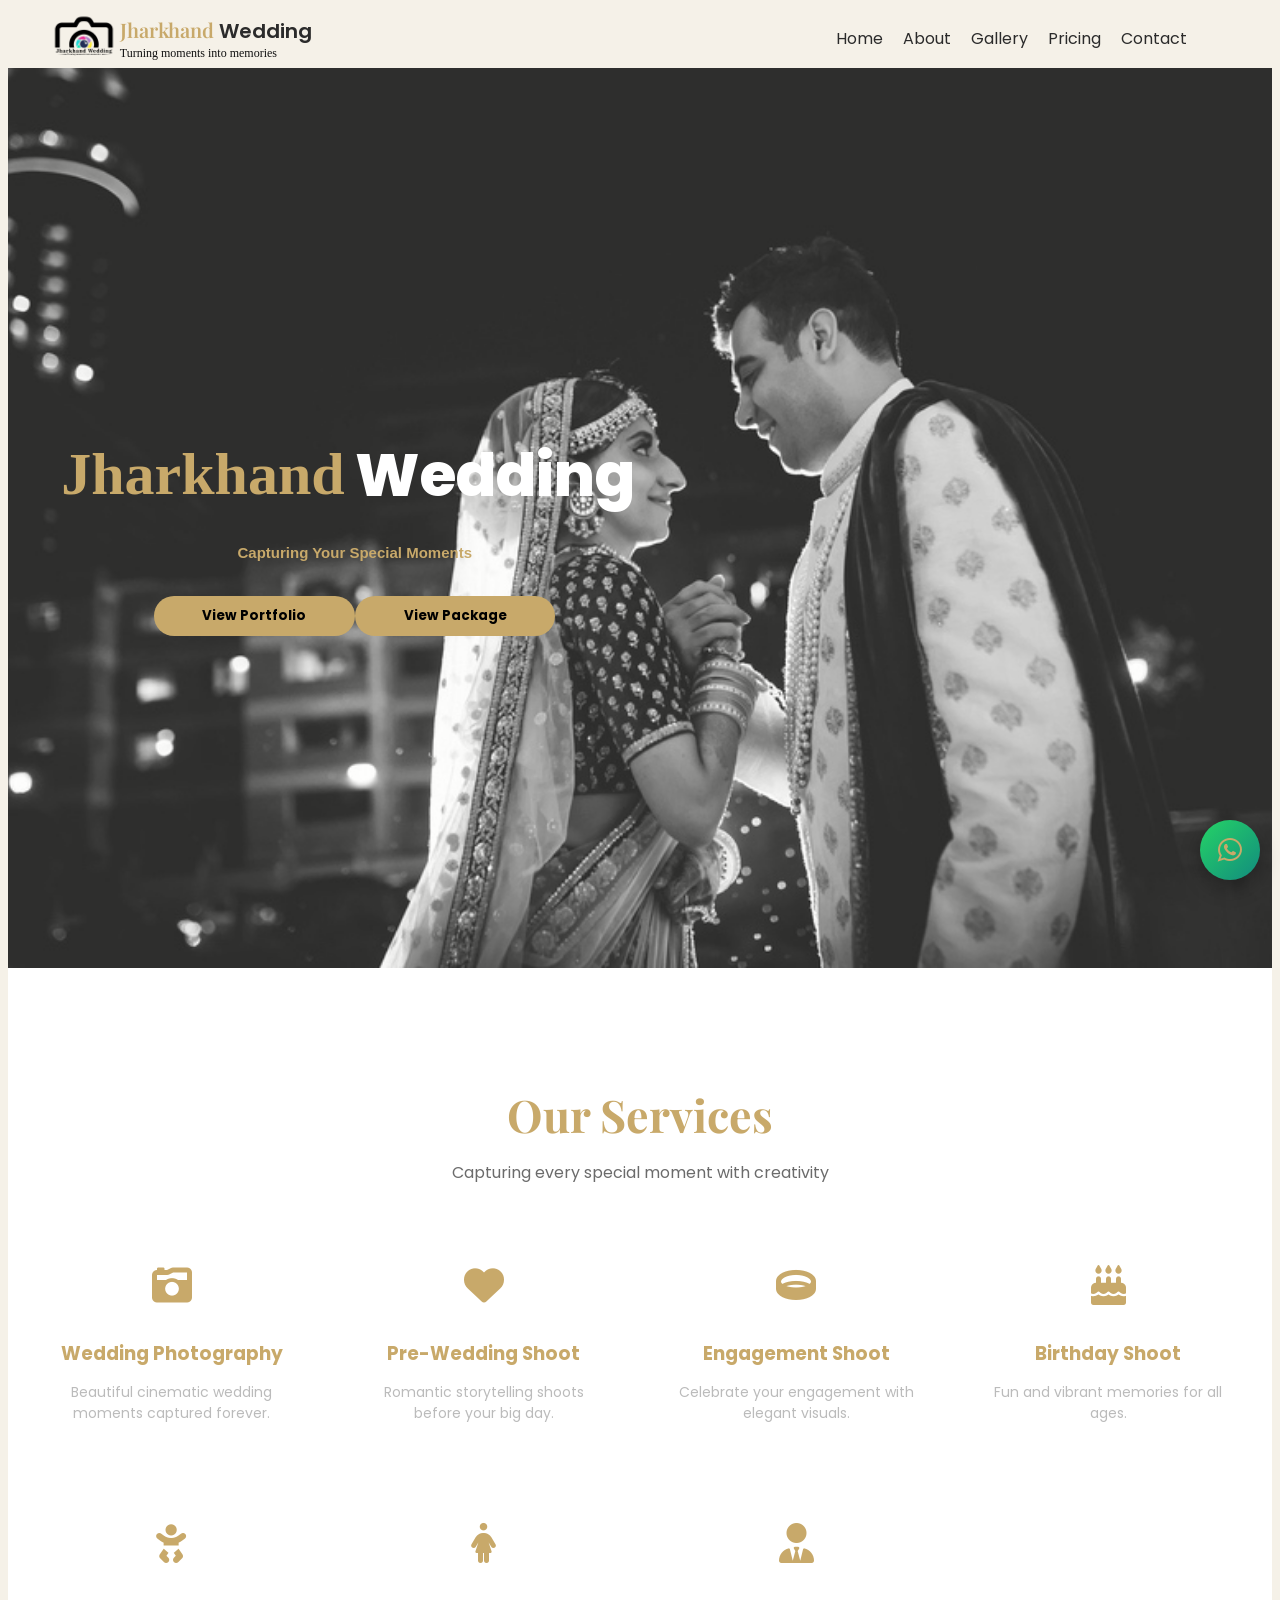
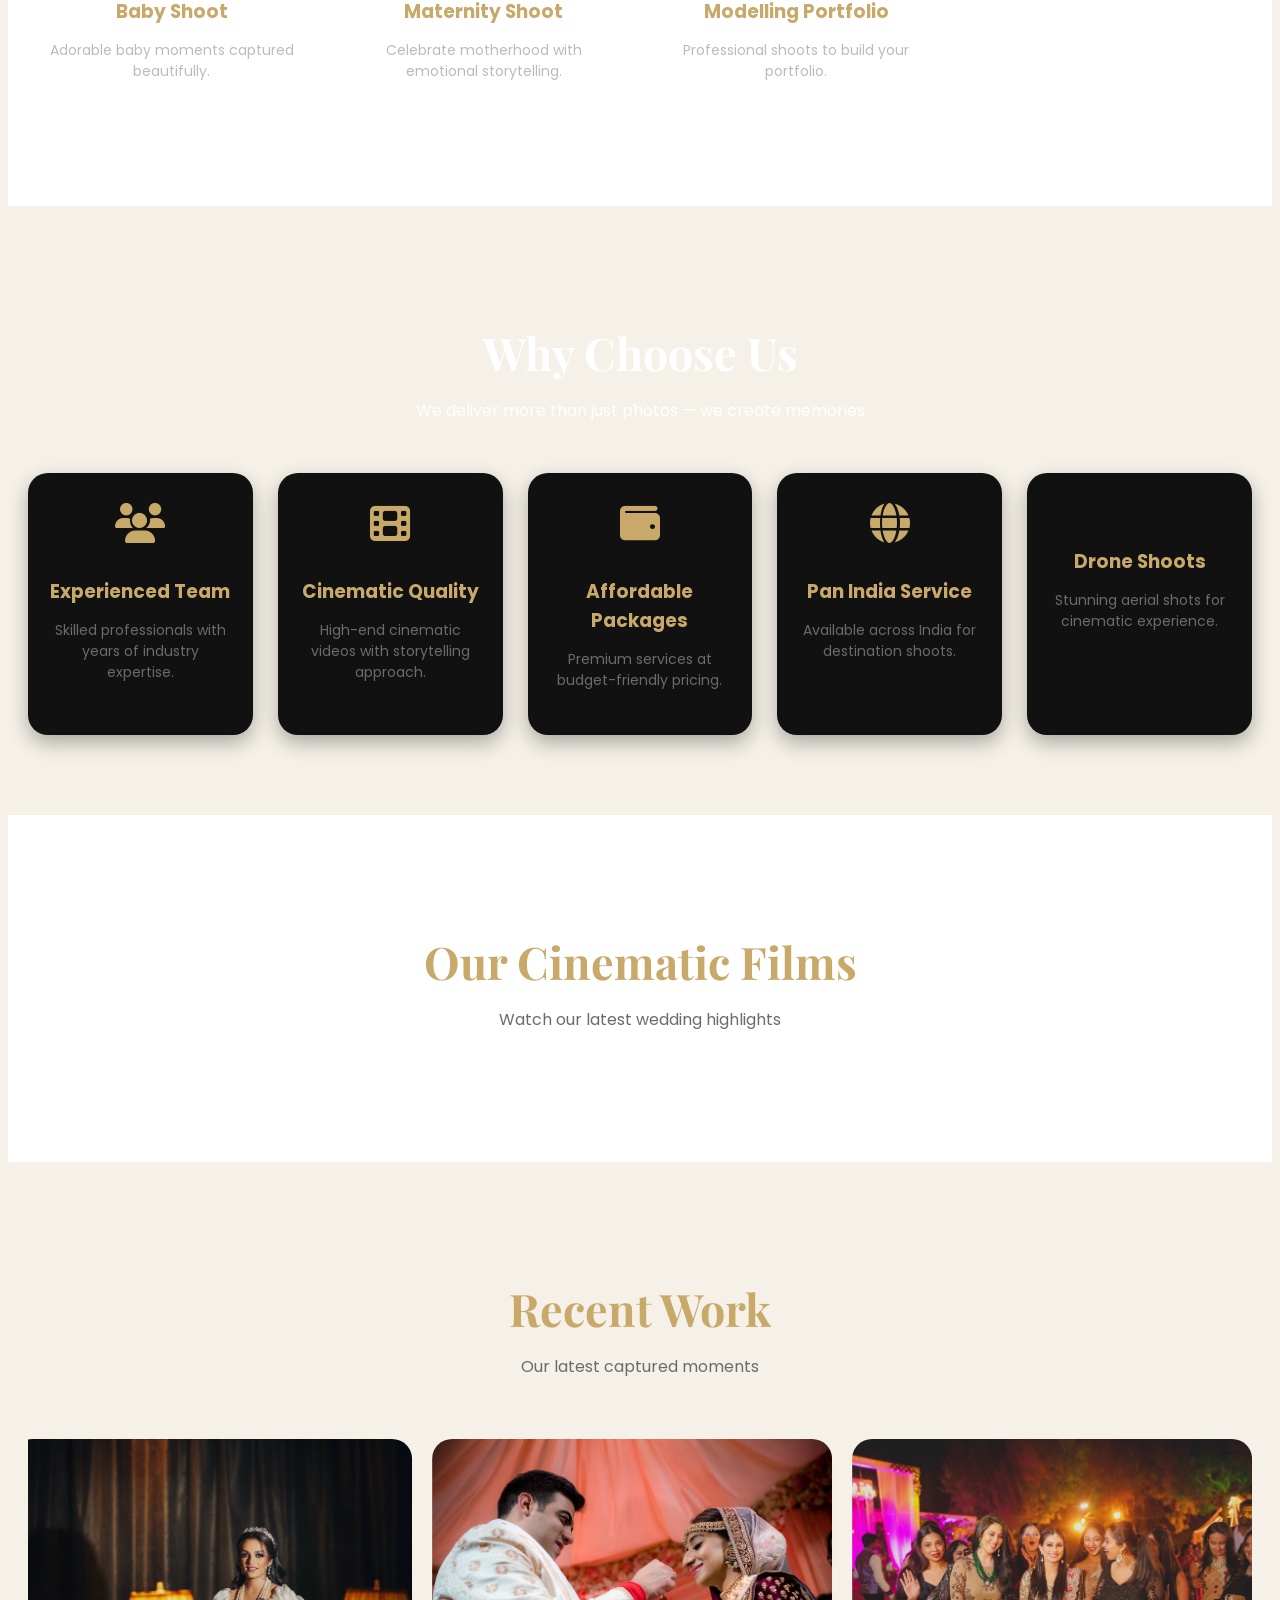
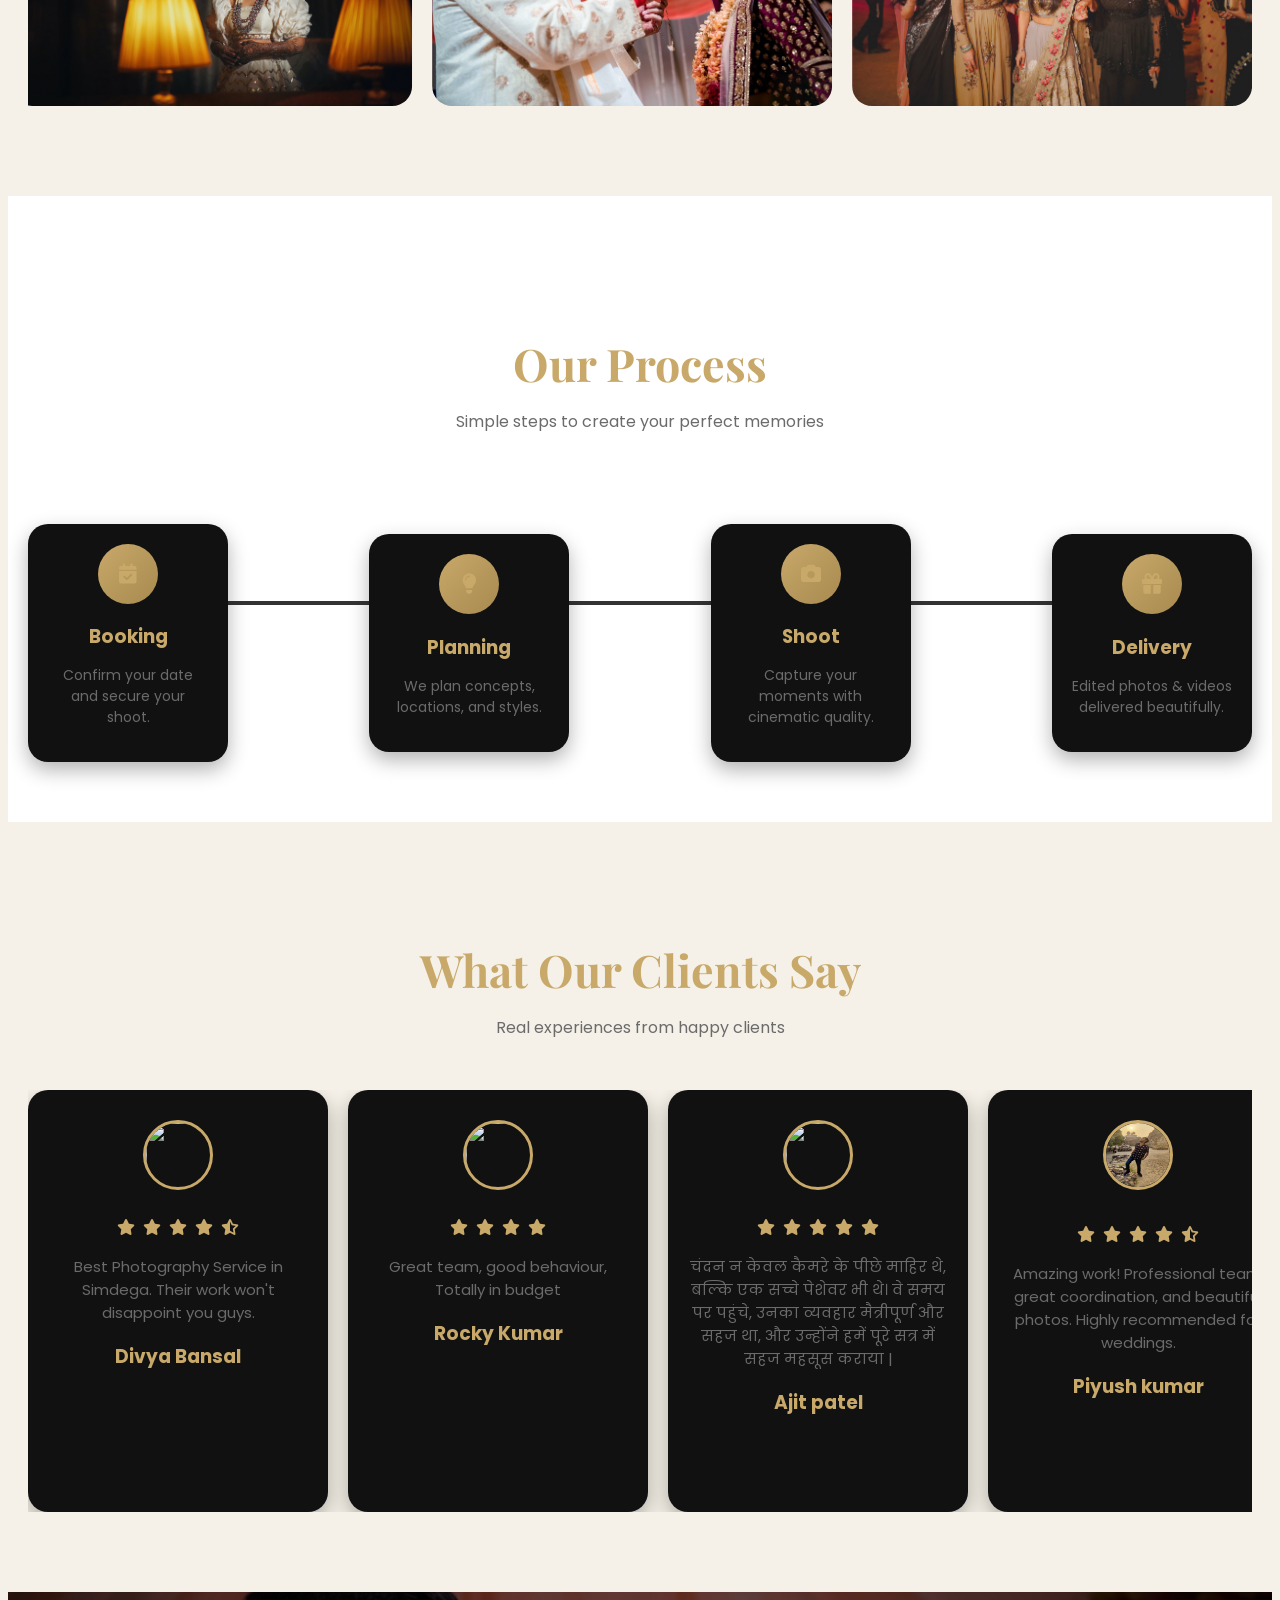
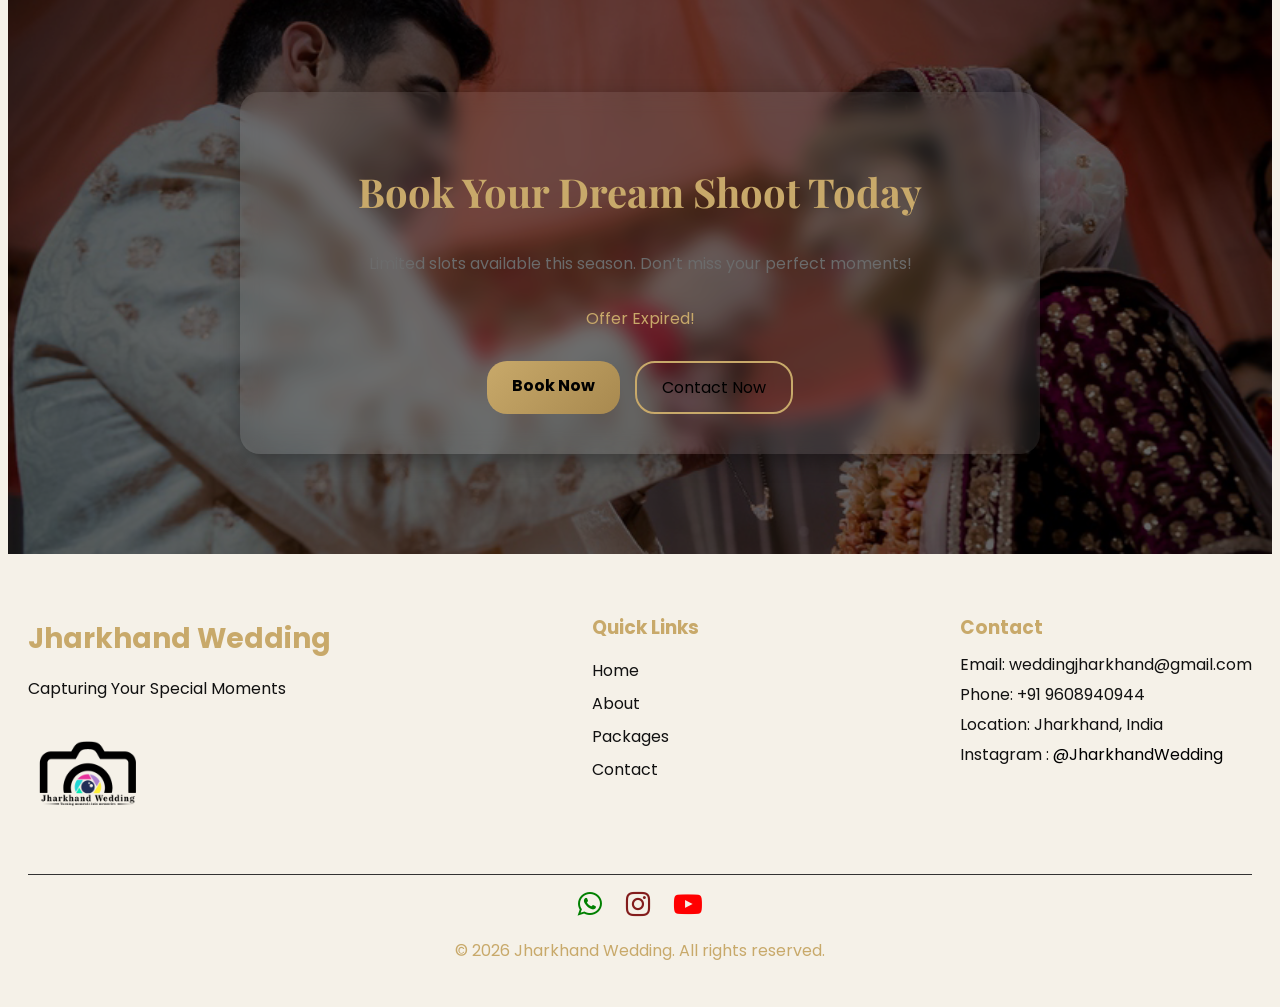
==== commit a811477e: "Update index.html" ====
--- a/index.html
+++ b/index.html
@@ -50,14 +50,11 @@
   <link rel="stylesheet" href="./style.css">
   <link rel="stylesheet" href="./responsive.css">
 
-
-  <!-- Font Awesome CDN -->
-
-
-
   <link rel="stylesheet" href="https://cdnjs.cloudflare.com/ajax/libs/font-awesome/6.5.0/css/all.min.css">
   <link rel="stylesheet" href="https://cdnjs.cloudflare.com/ajax/libs/font-awesome/4.7.0/css/font-awesome.min.css">
-  <!-- <link rel="stylesheet" href="https://cdnjs.cloudflare.com/ajax/libs/font-awesome/6.5.0/css/all.min.css"> -->
+  <!-- Font Awesome CDN -->
+
+
 </head>
 
 <a href="https://wa.me/919608940944" class="whatsapp-float" target="_blank">
@@ -377,7 +374,7 @@
 
           <!-- Testimonial 1 -->
           <div class="testimonial-card">
-            <img src="https://i.pravatar.cc/100?img=1" alt="">
+            <img src="./unknown.jpg" alt="">
             <div class="stars">
               <i class="fas fa-star"></i>
               <i class="fas fa-star"></i>
@@ -392,7 +389,7 @@
 
           <!-- Testimonial 2 -->
           <div class="testimonial-card">
-            <img src="https://i.pravatar.cc/100?img=2" alt="">
+            <img src="./unknown.jpg" alt="">
             <div class="stars">
               <i class="fas fa-star"></i>
               <i class="fas fa-star"></i>
@@ -407,7 +404,7 @@
 
           <!-- Testimonial 3 -->
           <div class="testimonial-card">
-            <img src="https://i.pravatar.cc/100?img=3" alt="">
+            <img src="./unknown.jpg" alt="">
             <div class="stars">
               <i class="fas fa-star"></i>
               <i class="fas fa-star"></i>
@@ -439,7 +436,7 @@
 
           <!-- Testimonial 5 -->
           <div class="testimonial-card">
-            <img src="https://i.pravatar.cc/100?img=5" alt="">
+            <img src="./ankit.jpeg" alt="">
             <div class="stars">
               <i class="fas fa-star"></i>
               <i class="fas fa-star"></i>
@@ -455,7 +452,7 @@
 
           <!-- Testimonial 6 -->
           <div class="testimonial-card">
-            <img src="https://i.pravatar.cc/100?img=6" alt="">
+            <img src="./unknown.jpg" alt="">
 
             <div class="stars">
               <i class="fas fa-star"></i>
@@ -471,12 +468,7 @@
             <h3>Anjali Kumari </h3>
           </div>
 
-          <!-- Testimonial 7 -->
-          <!-- <div class="testimonial-card">
-            <img src="https://i.pravatar.cc/100?img=7" alt="">
-            <p>“Captured our wedding beautifully. Loved it!”</p>
-            <h3>Ankit </h3>
-          </div> -->
+
 
         </div>
       </div>
@@ -580,4 +572,4 @@
   <script src="./script.js"></script>
 </body>
 
-</html>+</html>
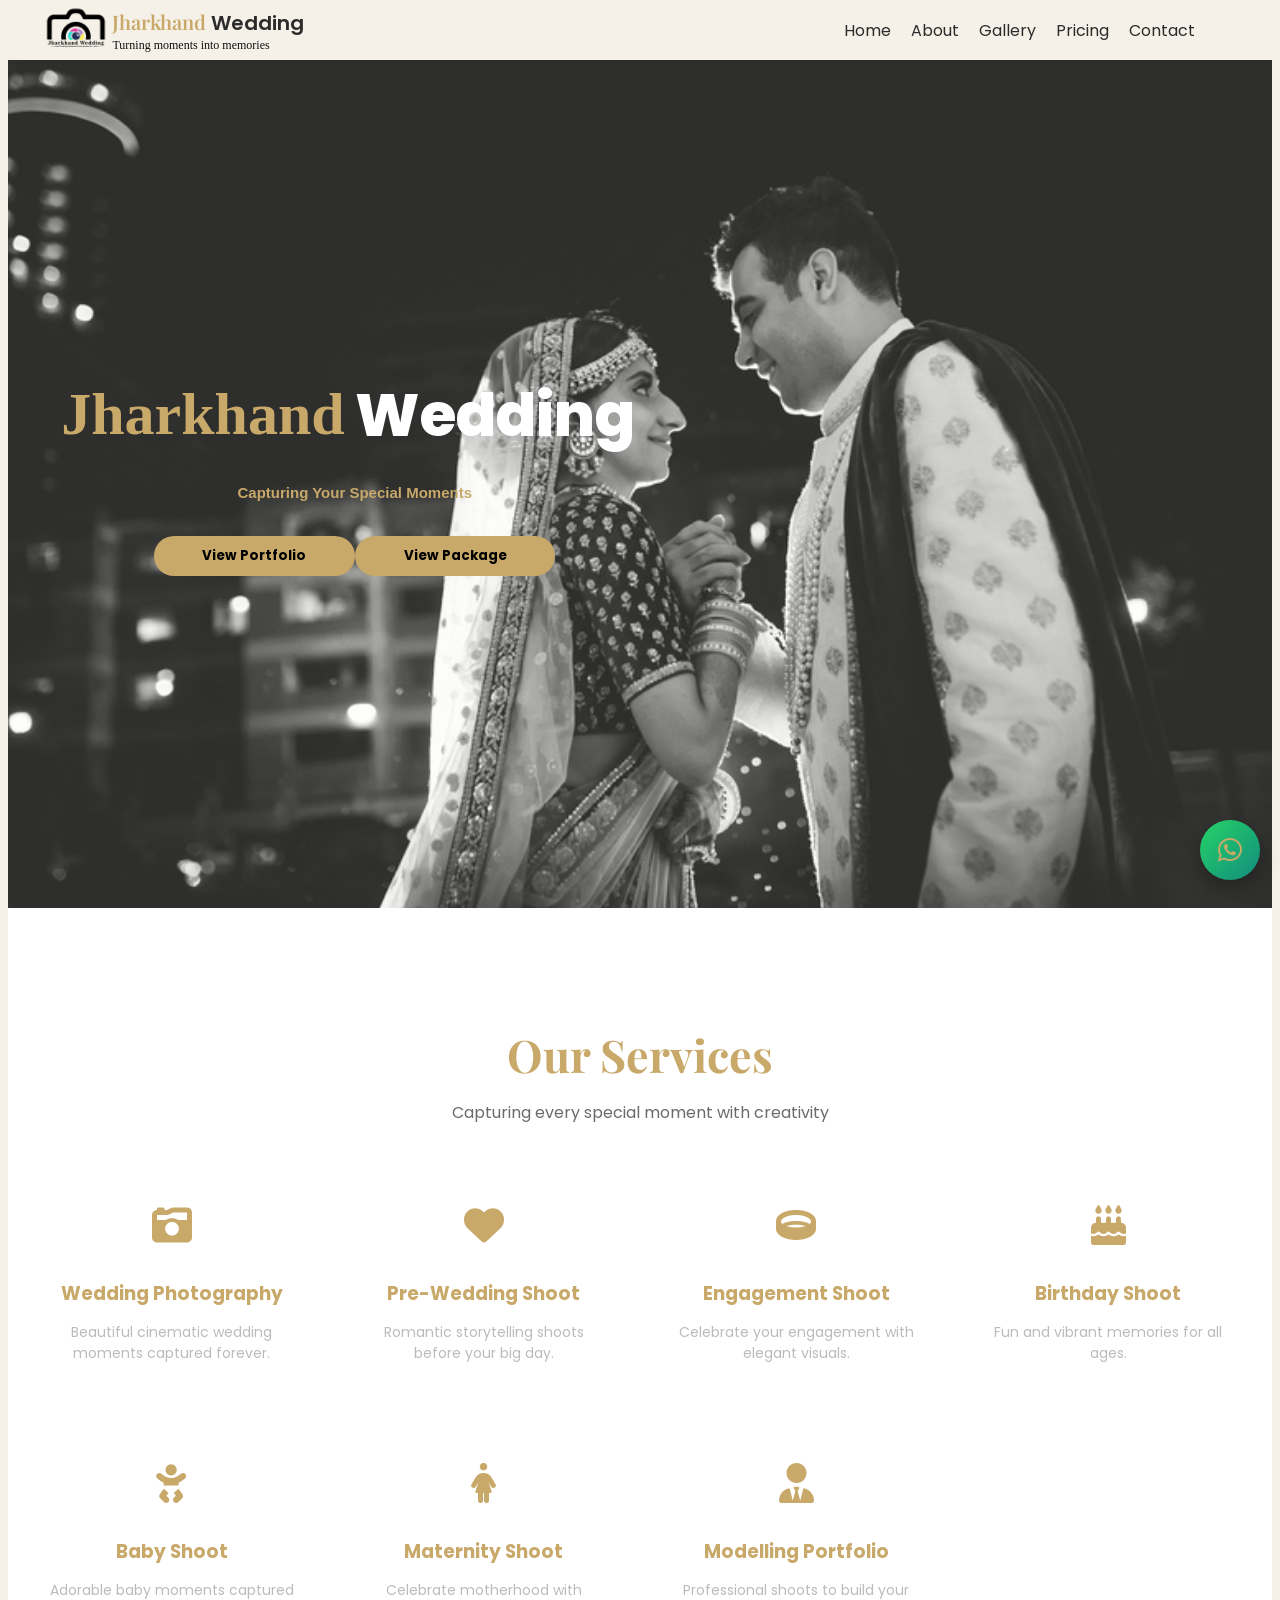
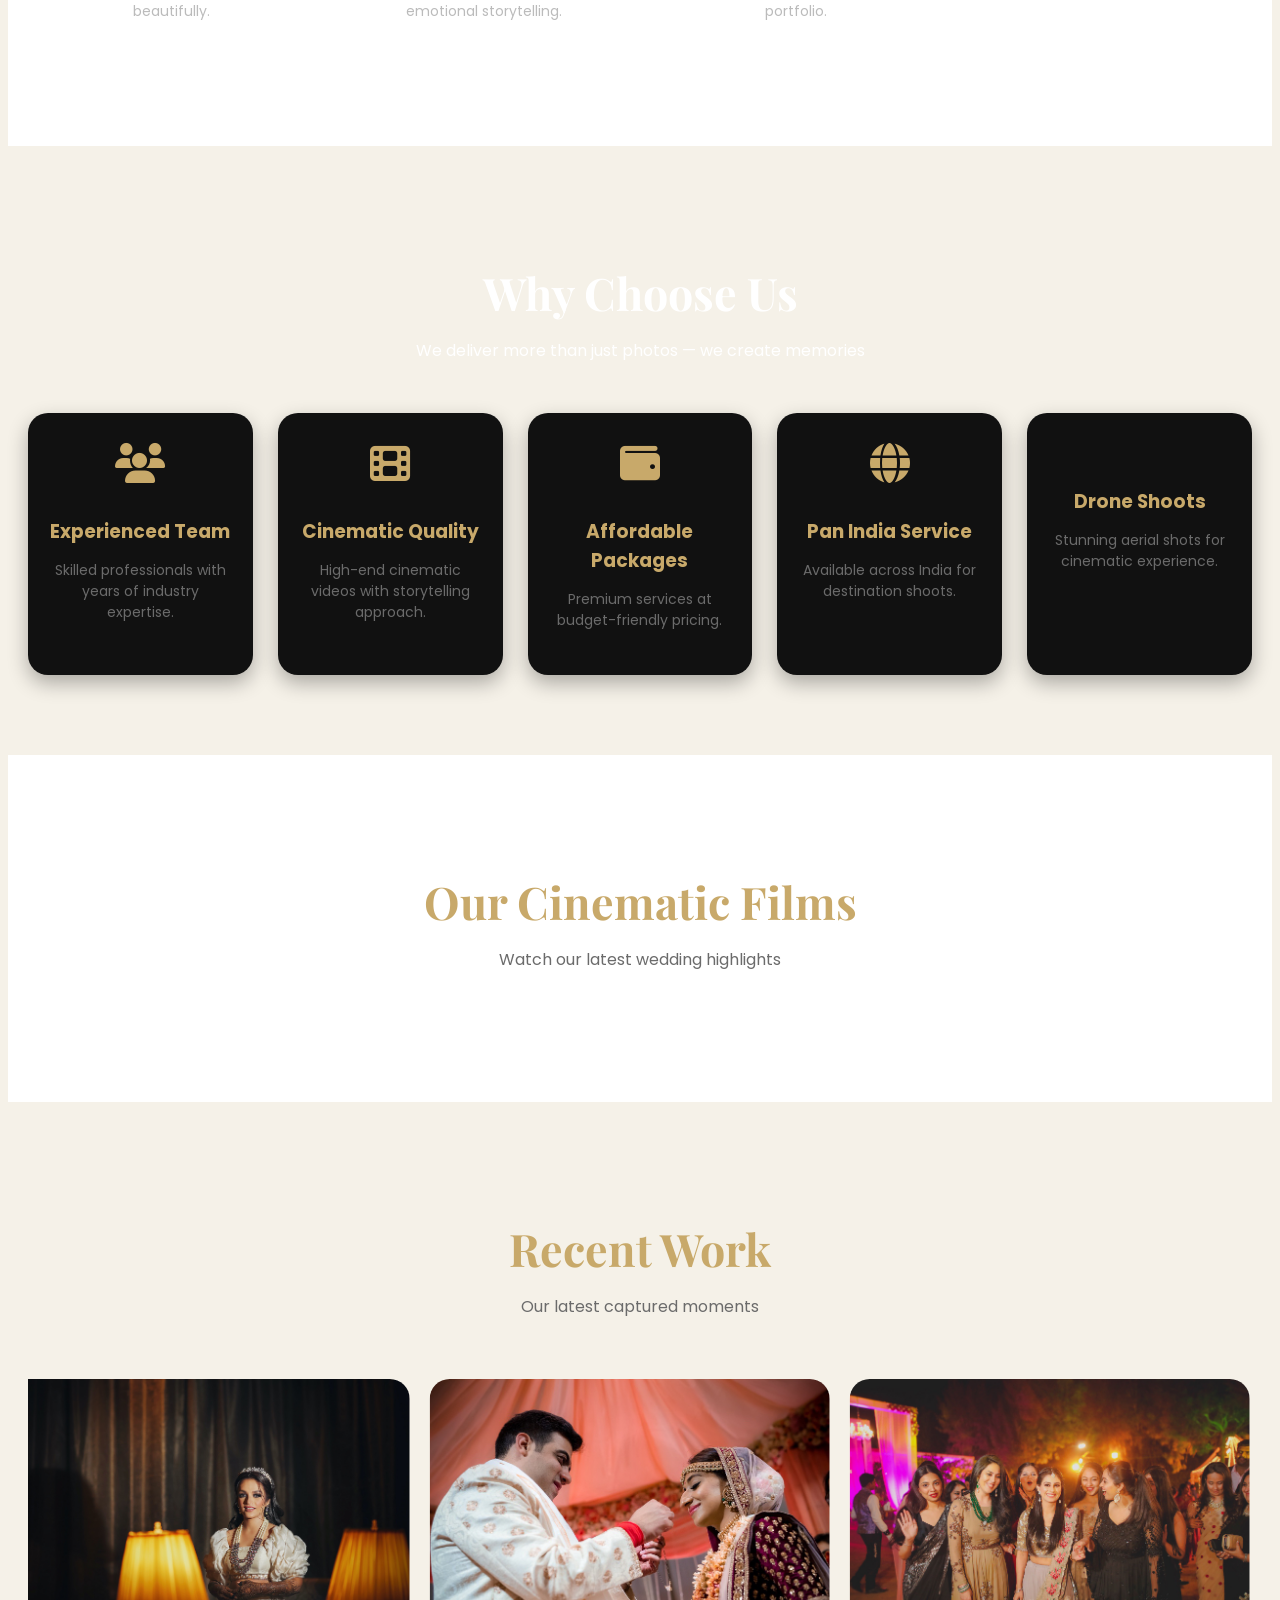
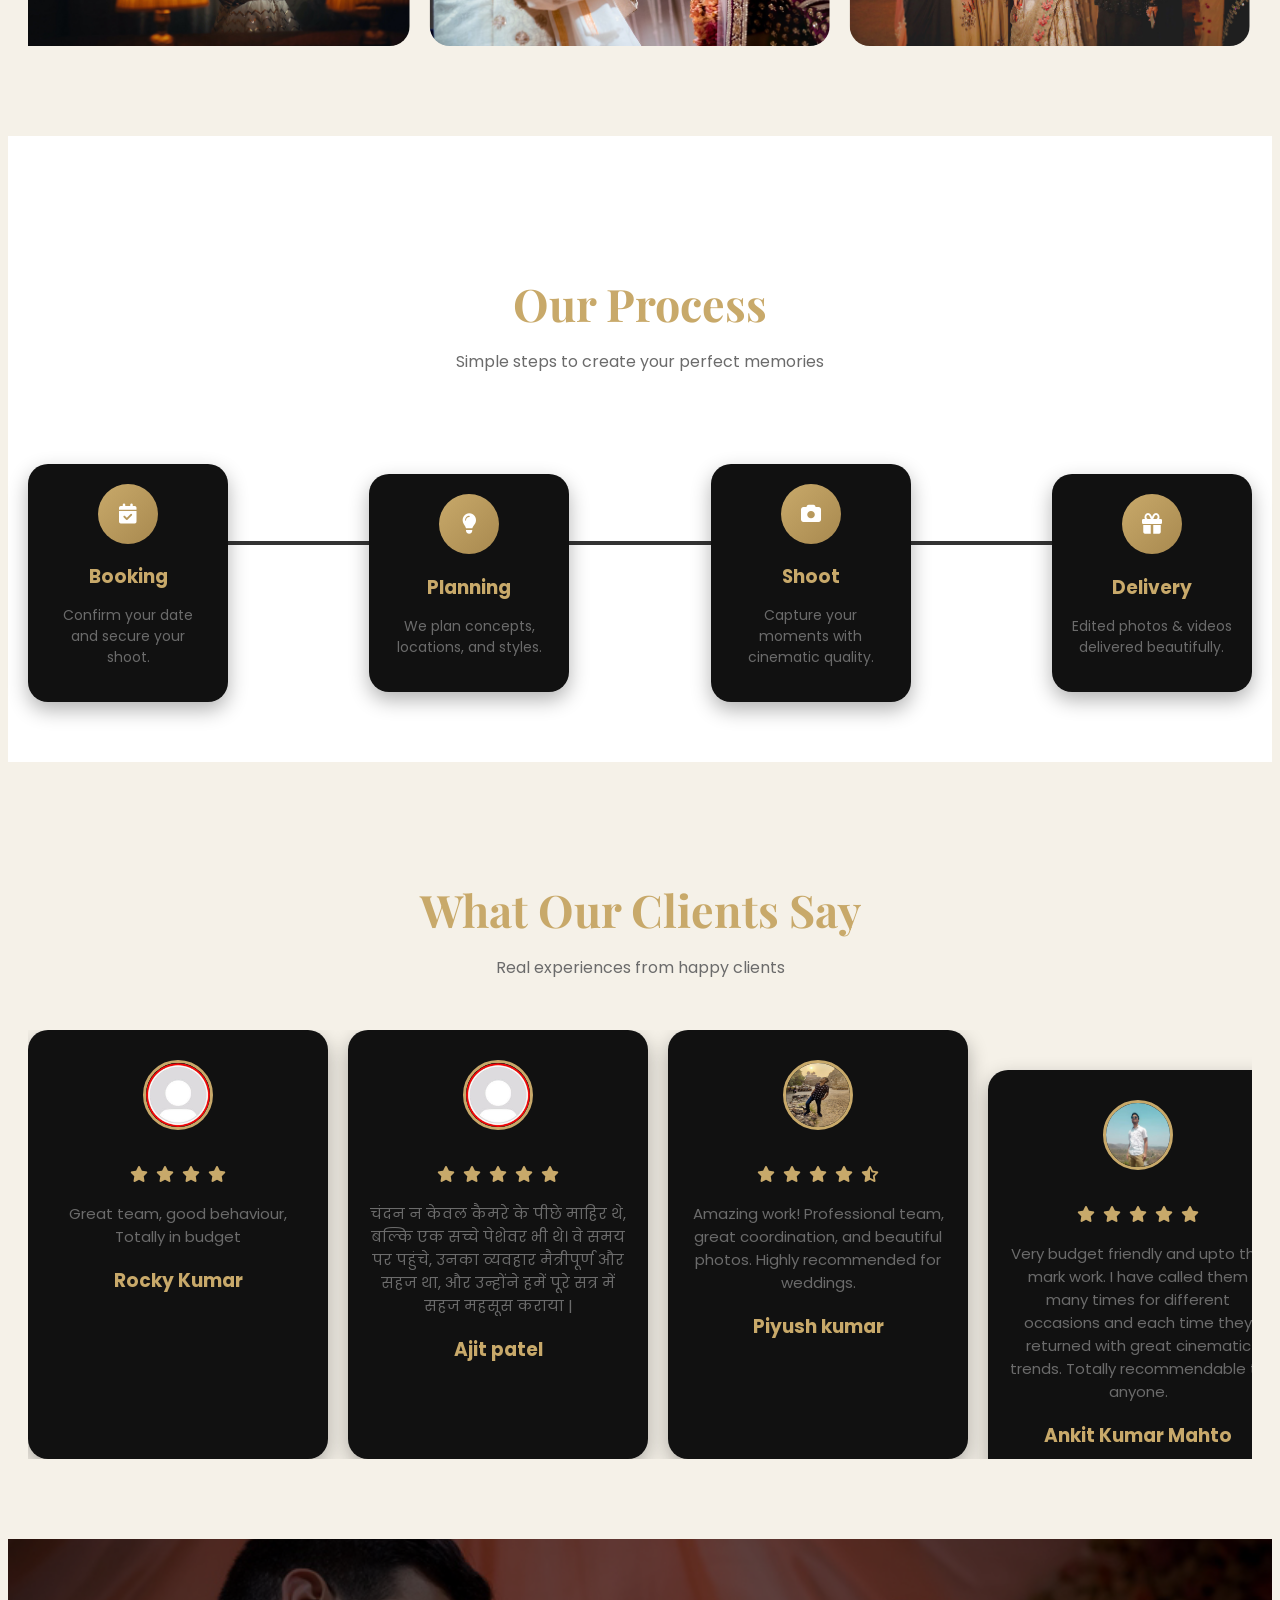
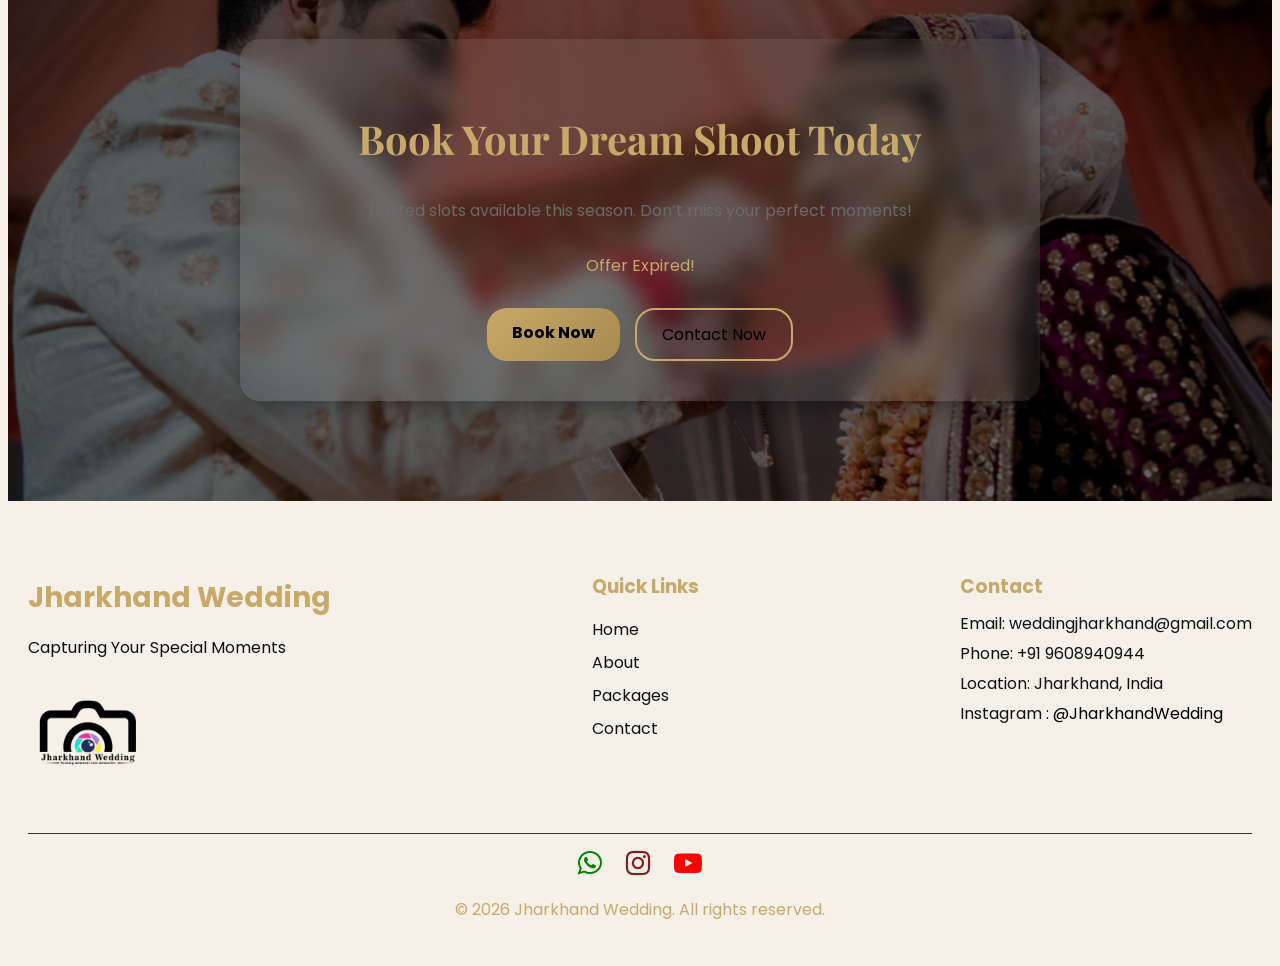
==== commit e811c496: "Update index.html" ====
--- a/index.html
+++ b/index.html
@@ -5,6 +5,7 @@
 <head>
   <meta charset="UTF-8">
   <meta name="viewport" content="width=device-width, initial-scale=1.0">
+  <meta name="p:domain_verify" content="fdb9e657fdbb88abb1c1ba15e50560ad"/>
   <title>Jharkhand Wedding - Cinematic Wedding Photography & Videography Across India</title>
 
   <meta property="og:title" content="Jharkhand Wedding - Best Wedding Photographer in Jharkhand">
--- a/style.css
+++ b/style.css
@@ -248,10 +248,7 @@
 /* ---------------------------------------------------------- */
 .div-nabar {
 
-  /* color: rgb(0, 0, 0); */
-  /* box-shadow: #000; */
-  /* position: fixed; */
-  /* border: 5px solid gold; */
+
   height: 60px;
   width: 100%;
   top: 0;
@@ -260,16 +257,11 @@
   justify-content: center;
   align-items: center;
   z-index: 1000;
-
-  /* position: sticky;
-  z-index: 1000; */
-
-  /* 
+  /* margin-bottom: 60px; */
+
   position: fixed;
-  top: 0;
-  width: 100%;
-  z-index: 1000; */
-  /* background-color: var(--secondary); */
+  background-color: var(--bg-main);
+
 }
 
 
@@ -291,6 +283,7 @@
 
 
 
+
 }
 
 .logo-div {
@@ -494,15 +487,6 @@
 
 
 
-/* .film-grain{
-  position: fixed;
-  inset: 0;
-  background: url('https://i.ibb.co/N7k8zGk/grain.png');
-  opacity: 0.15;
-  pointer-events: none;
-} */
-
-
 
 
 /* _______________________________ */
@@ -522,10 +506,11 @@
   display: flex;
   justify-content: flex-start;
   align-items: center;
-   position: relative;
+  position: relative;
   z-index: 1;
 
 }
+
 
 .hero::before {
   content: "";
@@ -1265,6 +1250,10 @@
   justify-content: center;
   color: var(--text-dark);
   font-size: 20px;
+}
+
+.process-step .icon i {
+  color: #Fff;
 }
 
 /* Text */
@@ -1646,6 +1635,7 @@
   padding: 40px 20px 20px;
   font-family: sans-serif;
   color: var(--text-main);
+  margin-top: 12px;
 
 }
 
@@ -1736,4 +1726,4 @@
 .social-icons a:hover {
   color: #fff;
   transform: scale(1.2);
-}+}
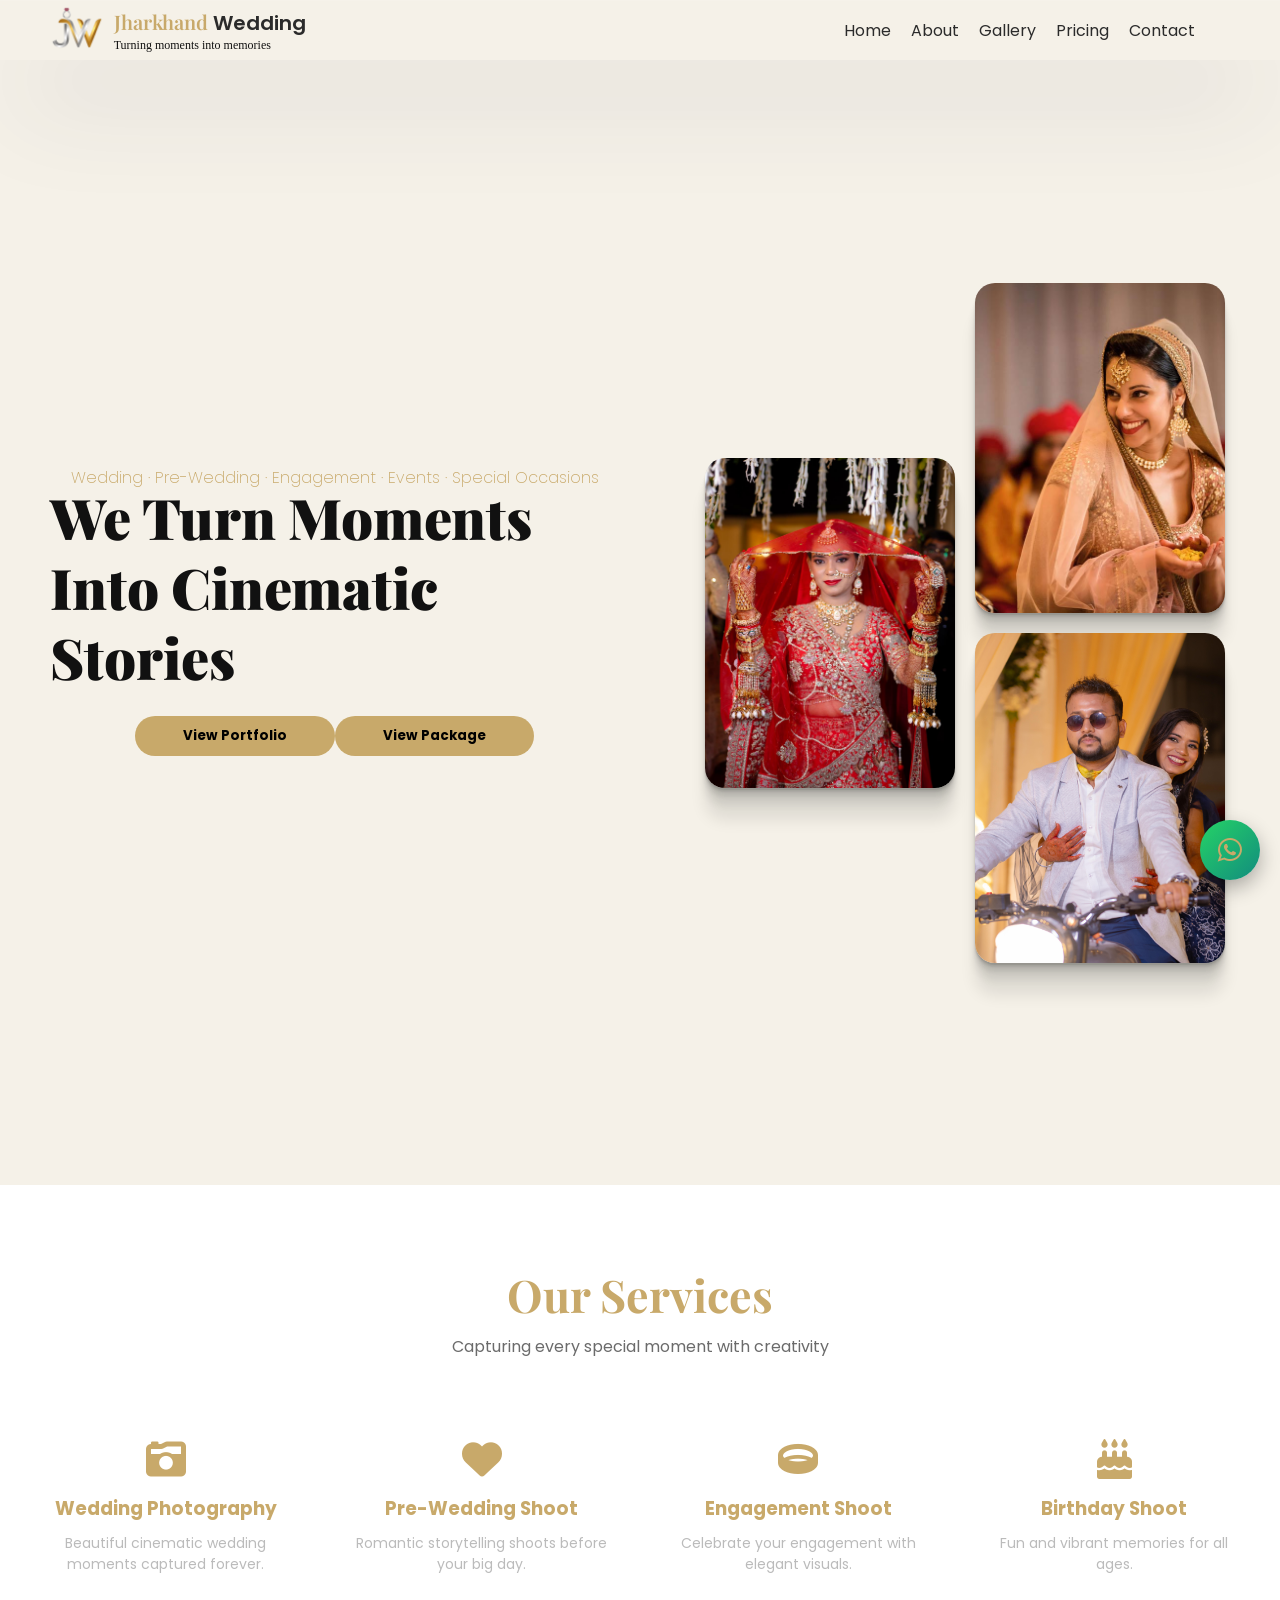
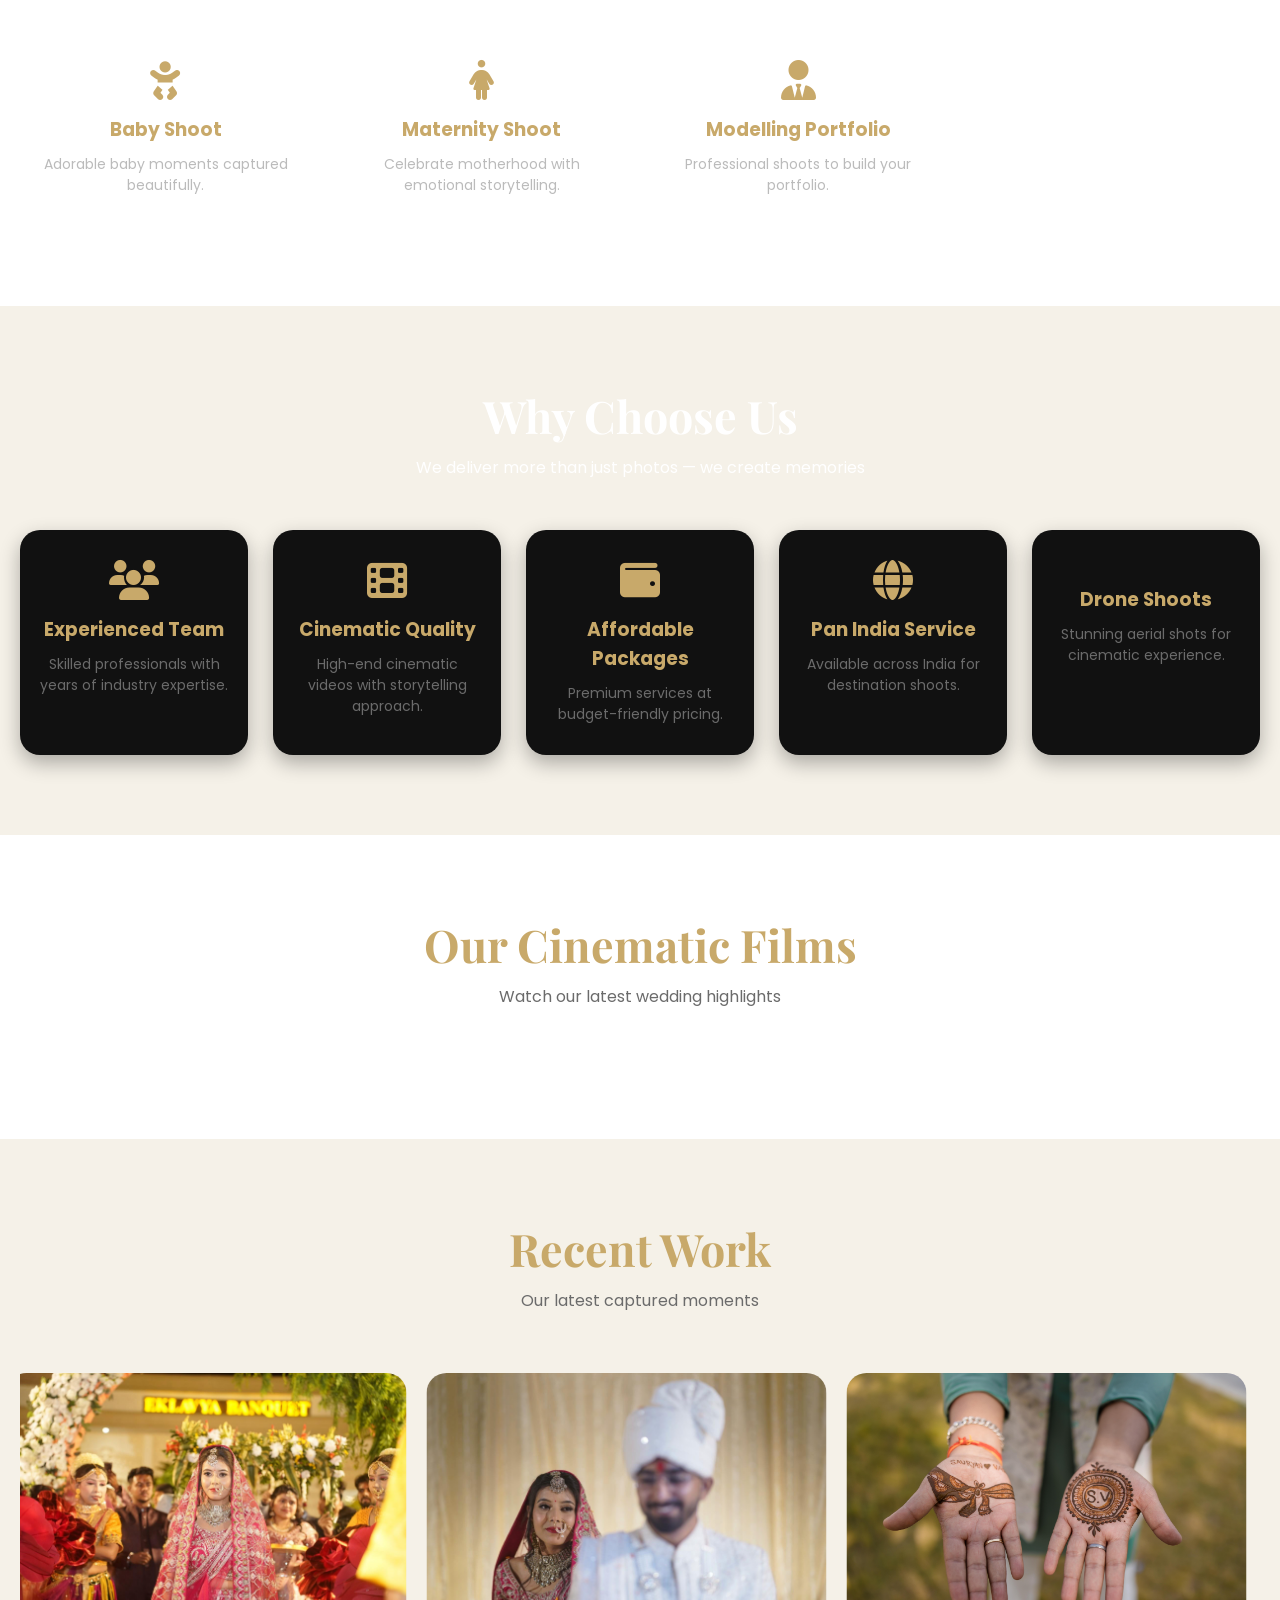
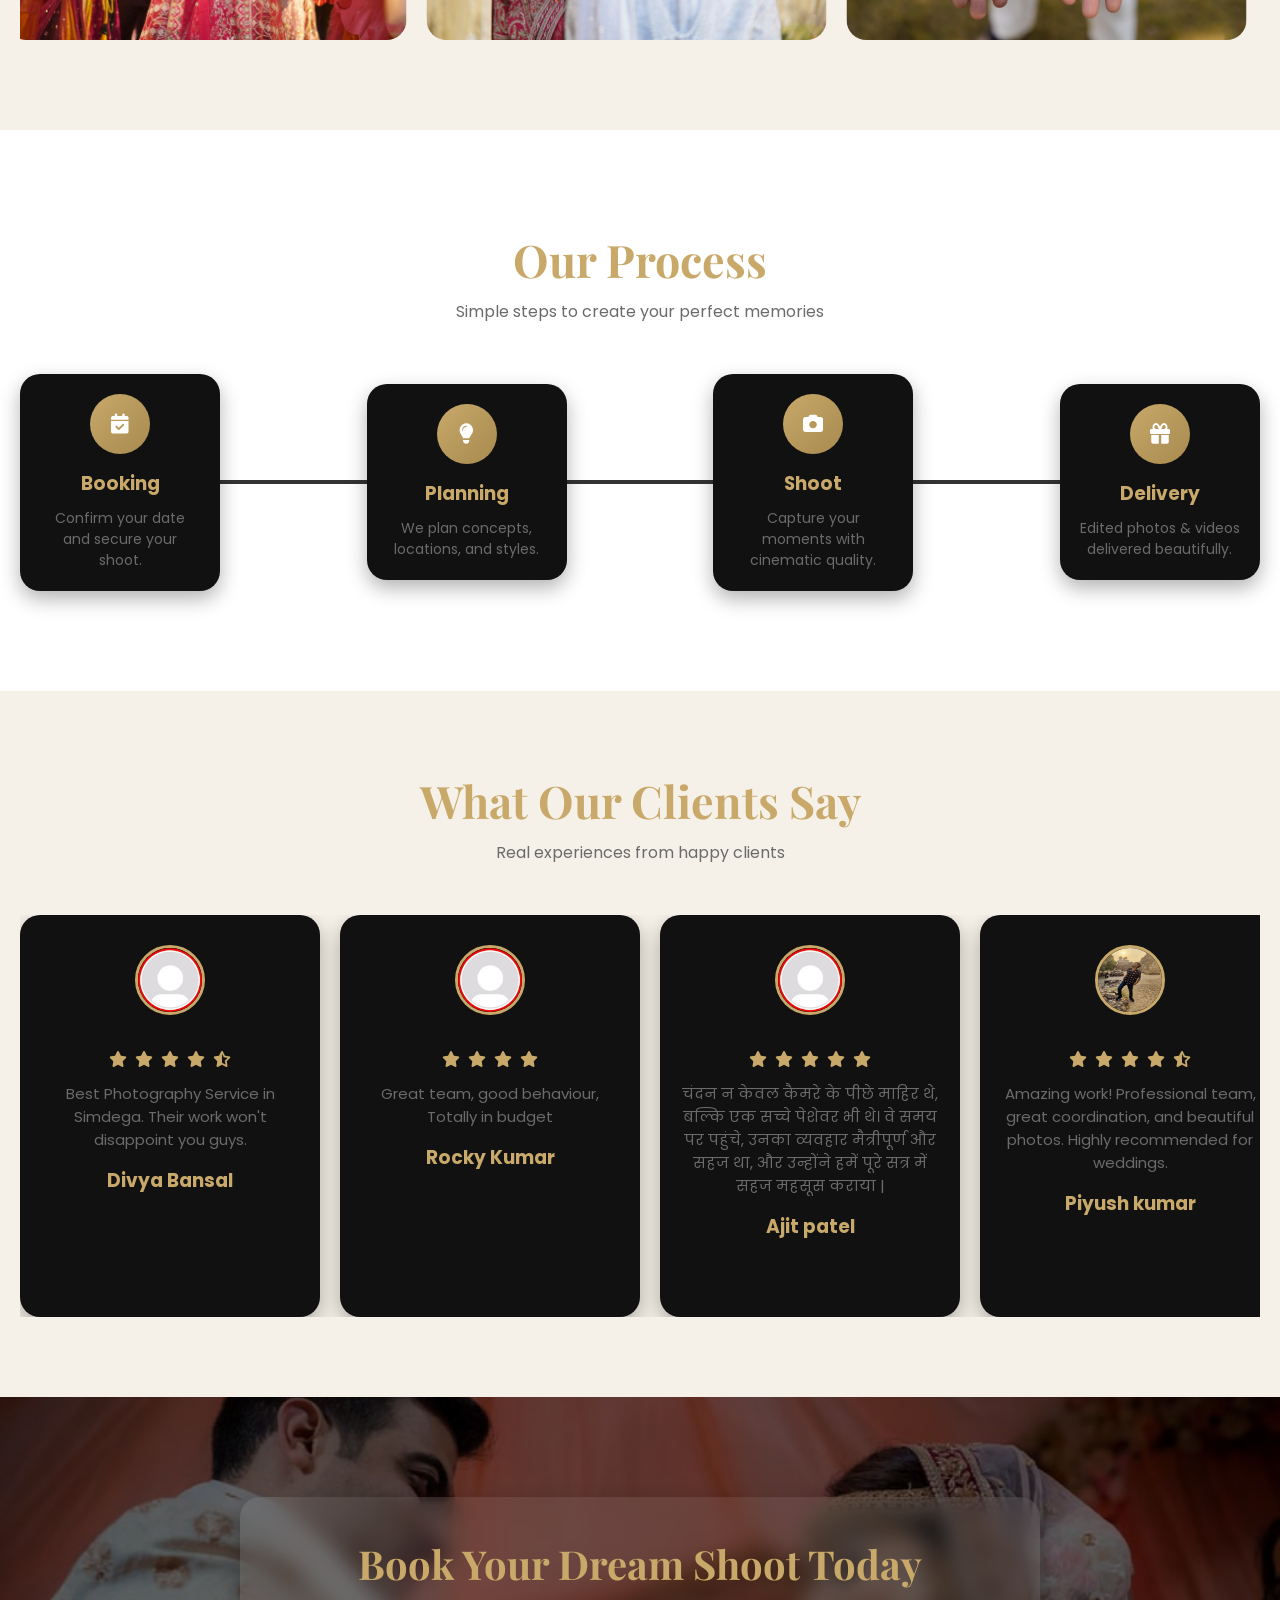
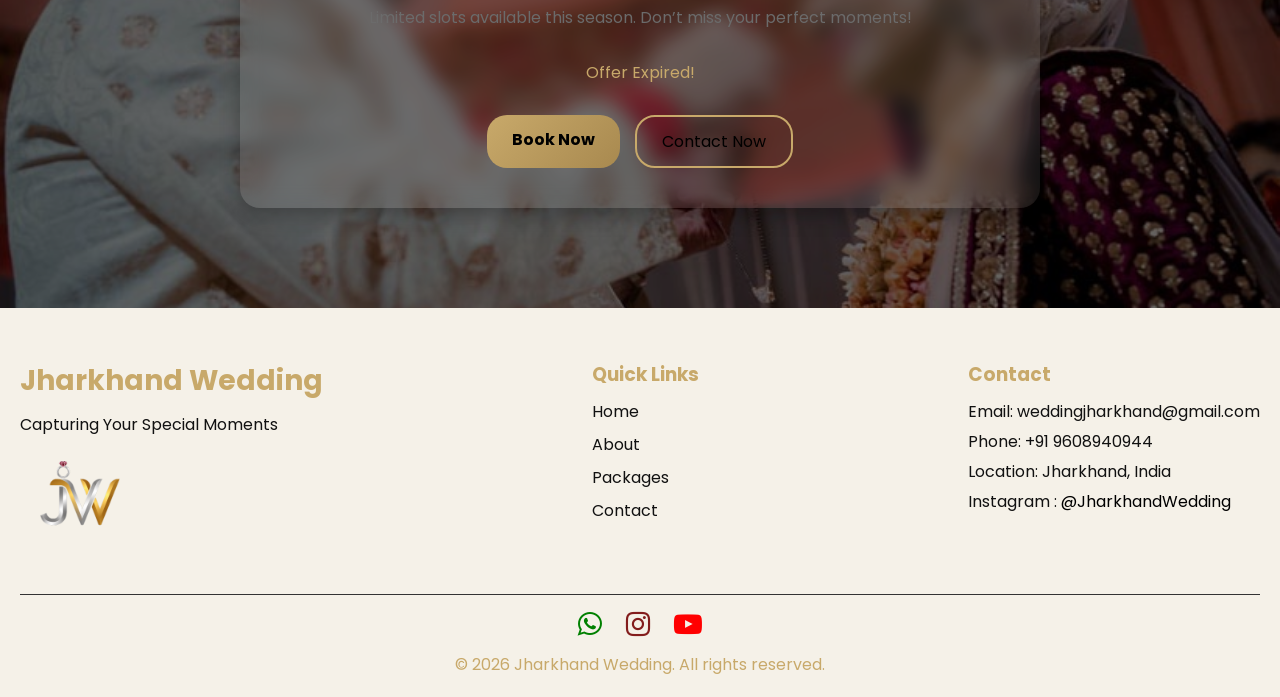
==== commit 3c4059a1: "Add files via upload" ====
--- a/index.html
+++ b/index.html
@@ -5,7 +5,7 @@
 <head>
   <meta charset="UTF-8">
   <meta name="viewport" content="width=device-width, initial-scale=1.0">
-  <meta name="p:domain_verify" content="fdb9e657fdbb88abb1c1ba15e50560ad"/>
+  <meta name="p:domain_verify" content="fdb9e657fdbb88abb1c1ba15e50560ad" />
   <title>Jharkhand Wedding - Cinematic Wedding Photography & Videography Across India</title>
 
   <meta property="og:title" content="Jharkhand Wedding - Best Wedding Photographer in Jharkhand">
@@ -101,14 +101,17 @@
 
 
   <section class="hero">
+
     <div class="hero-div">
+      <h2 class="hero-text-s">Wedding · Pre-Wedding · Engagement · Events · Special Occasions
+      </h2>
       <h1 class="text-5xl">
-        <span class="left-text">Jharkhand</span>
-        <span class="right-text"> Wedding</span>
+        <span class="left-text">We Turn Moments Into Cinematic Stories</span>
+        <!-- <span class="right-text"> Wedding</span> -->
       </h1>
-      <p class="mt-4-text-lg bottom-text">
+      <!-- <p class="mt-4-text-lg bottom-text">
         Capturing Your Special Moments
-      </p>
+      </p> -->
 
       <div class="hero-sec-btn">
         <button>
@@ -117,10 +120,31 @@
         <button>
           <a href="./pricing.html">View Package </a>
         </button>
-
-
-      </div>
-    </div>
+      </div>
+    </div>
+
+    <div class="hero-div-2 ">
+
+      <div class="image-box-div-her image-box-hero1">
+
+      </div>
+
+      <div>
+
+        <div class="image-box-div-her image-box-hero2">
+
+        </div>
+
+        <div class="image-box-div-her image-box-hero3">
+
+        </div>
+      </div>
+
+    </div>
+
+
+
+
   </section>
 
 
@@ -255,13 +279,7 @@
           </div>
         </div>
 
-        <!-- Video 1 -->
-        <!-- <div class="video-card" data-video="https://www.youtube.com/embed/XzmJtqJNvSg?autoplay=1">
-          <div class="video-thumb">
-            <img src="https://img.youtube.com/vi/XzmJtqJNvSg/maxresdefault.jpg" alt="">
-            <div class="play-btn"><i class="fas fa-play"></i></div>
-          </div>
-        </div> -->
+
 
         <!-- Video 2 -->
         <div class="video-card" data-video="https://www.youtube.com/embed/cGoY-o2Il6A?autoplay=1">
@@ -306,13 +324,25 @@
       <div class="gallery-slidersec">
         <div class="gallery-tracksec">
 
-          <img src="./IMAGE  (13).jpg" alt="">
-          <!-- <img src="./IMAGE  (22).jpg" alt=""> -->
+          <!-- <img src="./IMAGE  (13).jpg" alt="">
+          <img src="./recent img.JPG" alt="">
           <img src="./IMAGE  (26).jpg" alt="">
           <img src="./IMAGE  (4).jpg" alt="">
           <img src="./IMAGE  (5).jpg" alt="">
           <img src="./IMAGE  (6).jpg" alt="">
-          <img src="./IMAGE  (9).jpg" alt="">
+          <img src="./IMAGE  (9).jpg" alt=""> -->
+
+          <img src="./JW_IMG_1.jpg" alt="">
+          <img src="./JW_IMG_2.jpg" alt="">
+          <img src="./JW_IMG_3.jpg" alt="">
+          <img src="./JW_IMG_4.jpg" alt="">
+          <img src="./JW_IMG_5.jpg" alt="">
+          <img src="./JW_IMG_6.jpg" alt="">
+          <img src="./JW_IMG_7.jpg" alt="">
+          <img src="./JW_IMG_8.jpg" alt="">
+          <img src="./JW_IMG_9.jpg" alt="">
+          <img src="./JW_IMG_10.jpg" alt="">
+
 
         </div>
       </div>
@@ -421,7 +451,7 @@
 
           <!-- Testimonial 4 -->
           <div class="testimonial-card">
-            <img src="./Jw_piysuh.jpeg" alt="Jw_piyush">
+            <img src="./Jw_piysuh.jpg" alt="Jw_piyush">
             <div class="stars">
               <i class="fas fa-star"></i>
               <i class="fas fa-star"></i>
@@ -437,7 +467,7 @@
 
           <!-- Testimonial 5 -->
           <div class="testimonial-card">
-            <img src="./ankit.jpeg" alt="">
+            <img src="./ankit.jpg" alt="">
             <div class="stars">
               <i class="fas fa-star"></i>
               <i class="fas fa-star"></i>
@@ -563,6 +593,8 @@
               <a href="https://www.youtube.com/@Jharkhand_Wedding"><i class="fa fa-youtube-play"
                   style="font-size:28px;color:red"></i>
               </a>
+
+
             </div>
             <p>© 2026 Jharkhand Wedding. All rights reserved.</p>
       </div>
@@ -573,4 +605,4 @@
   <script src="./script.js"></script>
 </body>
 
-</html>
+</html>
--- a/style.css
+++ b/style.css
@@ -128,6 +128,8 @@
 /* } * */
 
 * {
+  margin: 0;
+  padding: 0;
   box-sizing: border-box;
   color: var(--primary);
   font-family: var(--font-primary);
@@ -248,7 +250,7 @@
 /* ---------------------------------------------------------- */
 .div-nabar {
 
-
+box-shadow: rgba(255, 255, 255, 0.1) 0px 1px 1px 0px inset, rgba(50, 50, 93, 0.25) 0px 50px 100px -20px, rgba(0, 0, 0, 0.3) 0px 30px 60px -30px;
   height: 60px;
   width: 100%;
   top: 0;
@@ -419,12 +421,6 @@
 }
 
 
-/* .hero-video video {
-  position: absolute;
-  width: 100%;
-  height: 100%;
-  object-fit: cover;
-} */
 
 .overlay {
   position: absolute;
@@ -493,40 +489,58 @@
 
 
 .hero {
-  width: 100%;
-  height: 100vh;
-  /* height: calc(100vh - 60px); */
-  /* margin-top: 60px; */
-  /* border: 3px solid rgb(255, 68, 0); */
-  /* background-color: aqua; */
+  /*
+ 
   padding: 10px;
-  /* margin-top: 10px; */
   overflow: hidden;
-  /* margin-top: 60px; */
+  position: relative;
+  z-index: 1; */
+
+  /* position: relative;
+  width: 300px;
+  height: 400px;
+  border-radius: 50%;
+  overflow: hidden; */
   display: flex;
   justify-content: flex-start;
   align-items: center;
-  position: relative;
-  z-index: 1;
+  width: 100%;
+  height: 125vh;
+  /* border: 2px solid red; */
+  margin-top: 60px;
+
 
 }
 
 
 .hero::before {
-  content: "";
+  /* content: "";
   position: absolute;
   inset: 0;
-
-  background: url("./IMAGE\ \ \(22\).jpg") center/cover no-repeat;
-  opacity: .9;
-
-  z-index: -1;
+  width: 60%;
+  height: 100%;
+
+    background: url("./IMAGE\ \ \(77\).jpg") center/cover no-repeat;
+
+  
+  opacity:  1;
+
+  z-index: -1; */
+
+
+  /* content: "";
+  position: absolute;
+  inset: 0;
+
+  background: url("./IMAGE\ \ \(45\).jpg") center/cover no-repeat; */
 }
 
 
 
 
 .hero-div {
+  width: 50%;
+
   display: flex;
   justify-content: center;
   align-items: center;
@@ -538,22 +552,75 @@
   z-index: 10;
 }
 
+
 /* Title */
 .text-5xl {
-  font-size: 60px;
+  /*
   font-weight: 600;
   font-family: sans-serif;
   display: flex;
   gap: 0px;
-  /* font-family: 'Great Vibes', cursive;
-    font-size: 2rem */
+ 
   font-style: normal;
-  /* border: 2px solid rgb(255, 145, 67); */
 
   font-family: var(--font-heading);
   font-family: "Great Vibes", cursive !important;
   font-weight: 800;
-  color: var(--primary);
+  color: var(--primary); */
+  color: black;
+  font-size: 40px;
+}
+
+.hero-div-2 {
+  display: flex;
+  justify-content: center;
+  align-items: center;
+  width: 50%;
+  /* border: 2px solid green; */
+  padding: 20px;
+  margin: 10px;
+
+}
+
+.image-box-hero1 {
+width: 250px;
+  height: 330px;
+
+  background: url("./sw2.jpg") center/cover no-repeat;
+
+  border-radius: 20px;
+  /* rounded corners */
+  overflow: hidden;
+  box-shadow: rgba(0, 0, 0, 0.09) 0px 2px 1px, rgba(0, 0, 0, 0.09) 0px 4px 2px, rgba(0, 0, 0, 0.09) 0px 8px 4px, rgba(0, 0, 0, 0.09) 0px 16px 8px, rgba(0, 0, 0, 0.09) 0px 32px 16px;
+}
+
+.image-box-hero2 {
+
+  width: 250px;
+  height: 330px;
+
+  background: url("./IMAGE\ \ \(5\).jpg") center/cover no-repeat;
+
+  border-radius: 20px;
+  /* rounded corners */
+  overflow: hidden;
+  margin: 20px;
+  box-shadow: rgba(0, 0, 0, 0.09) 0px 2px 1px, rgba(0, 0, 0, 0.09) 0px 4px 2px, rgba(0, 0, 0, 0.09) 0px 8px 4px, rgba(0, 0, 0, 0.09) 0px 16px 8px, rgba(0, 0, 0, 0.09) 0px 32px 16px;
+}
+
+.image-box-hero3 {
+  width: 250px;
+  height: 330px;
+
+  background: url("./JW_IMG_7.jpg") center/cover no-repeat;
+
+  border-radius: 20px;
+  /* rounded corners */
+  overflow: hidden;
+  margin: 20px;
+  box-shadow: rgba(0, 0, 0, 0.09) 0px 2px 1px, rgba(0, 0, 0, 0.09) 0px 4px 2px, rgba(0, 0, 0, 0.09) 0px 8px 4px, rgba(0, 0, 0, 0.09) 0px 16px 8px, rgba(0, 0, 0, 0.09) 0px 32px 16px;
+
+
 }
 
 /* Subtitle */
@@ -587,18 +654,30 @@
 
 /* LEFT TEXT */
 .left-text {
-  width: 50%;
+  /* width: 50%;
   display: flex;
   align-items: center;
-  justify-content: flex-end;
+  justify-content: flex-end; */
   /* display: inline-block; */
-  opacity: 0;
-  padding-right: 10px;
-  transform: translateX(-200px);
-  animation: slideLeft 1.5s ease-out forwards;
+  /* opacity: 0;
+  padding-right: 10px; */
+  /* transform: translateX(-200px); */
+  /* animation: slideLeft 1.5s ease-out forwards; */
   /* border: 2px solid rgb(208, 171, 171); */
   font-family: var(--font-heading);
-  font-family: "Great Vibes", cursive !important;
+  font-size: 3.5rem;
+  font-weight: 900;
+  line-height: 1.1;
+  margin-bottom: 1.5rem;
+  color: var(--bg-dark);
+
+}
+
+.hero-text-s {
+  font-size: 16px;
+  font-weight: 200;
+  line-height: 1;
+
 
 }
 
@@ -956,6 +1035,7 @@
   position: relative;
   box-shadow: var(--shadow);
   transform: translateY(40px);
+
   /* opacity: 0; */
   transition: var(--transition);
 }
@@ -986,6 +1066,7 @@
   justify-content: center;
   color: var(--text-dark);
   font-size: 20px;
+
 }
 
 /* Hover Preview */
@@ -1003,7 +1084,7 @@
 /* Modal */
 .video-modal {
   position: fixed;
-  top: 0;
+  bottom: 0;
   left: 0;
   width: 100%;
   height: 100%;
@@ -1011,7 +1092,12 @@
   display: none;
   align-items: center;
   justify-content: center;
-  z-index: 999;
+  z-index: 1999;
+  /* border: 5px solid red; */
+  background: url("./IMAGE\ \ \(30\).jpg") center/cover no-repeat;
+
+  opacity: 1;
+
 }
 
 .video-modal.active {
@@ -1020,8 +1106,11 @@
 
 /* Video Container */
 .video-container {
-  width: 90%;
+  height: 100%;
+  width: 100%;
   max-width: 900px;
+  /* border: 5px solid rgb(67, 255, 4); */
+
 }
 
 .video-container iframe {
@@ -1726,4 +1815,4 @@
 .social-icons a:hover {
   color: #fff;
   transform: scale(1.2);
-}
+}
--- a/responsive.css
+++ b/responsive.css
@@ -264,32 +264,46 @@
 
     .hero {
         width: 100%;
-        height: 70vh;
+        height: auto;
         /* justify-content: space-between; */
         /* margin-top: 30px; */
         /* border: 12px solid red; */
-        justify-content: flex-start;
+        flex-direction: column;
+        justify-content: flex-end;
         align-items: center;
-        position: relative;
+        /* position: relative; */
         /* opacity: .1; */
 
 
     }
 
     .hero::before {
-        opacity: .8;
-    }
-
+        /* opacity: .8; */
+    }
+
+    .image-box-div-her {
+        /* width: 100%; */
+        width: 300px;
+        height: 400px;
+
+    }
 
 
     .hero-div {
-        padding: 0px 18px;
+        /* padding: 0px 18px;
         margin: 18px 12px;
         position: absolute;
         top: 65%;
-        left: 0px;
-
-
+        left: 0px; */
+
+
+        width: 80%;
+
+    }
+
+    .hero-div-2 {
+        flex-direction: column;
+        width: 80%;
     }
 
     .text-5xl {
@@ -319,6 +333,10 @@
         width: 100%;
     }
 
+
+    .left-text {
+        font-size: 3rem;
+    }
 
     /*  ---------------------------*/
 
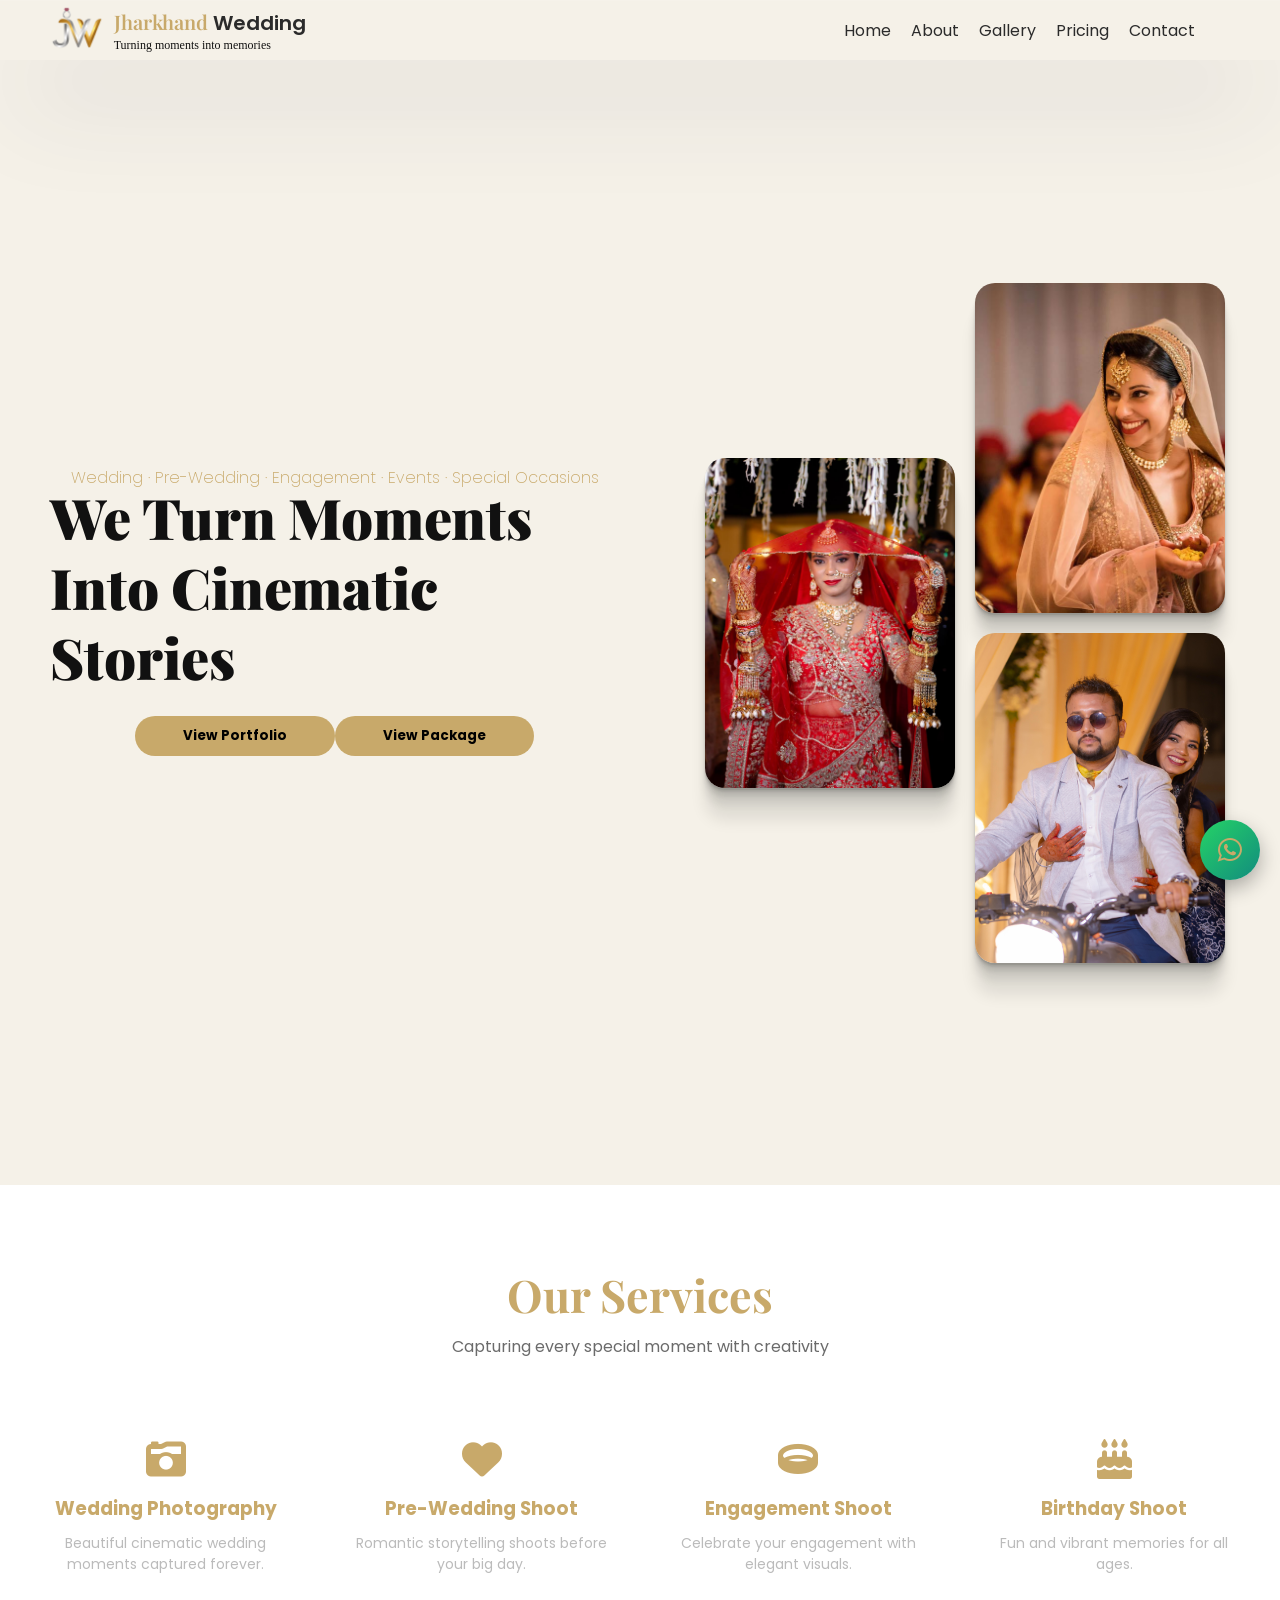
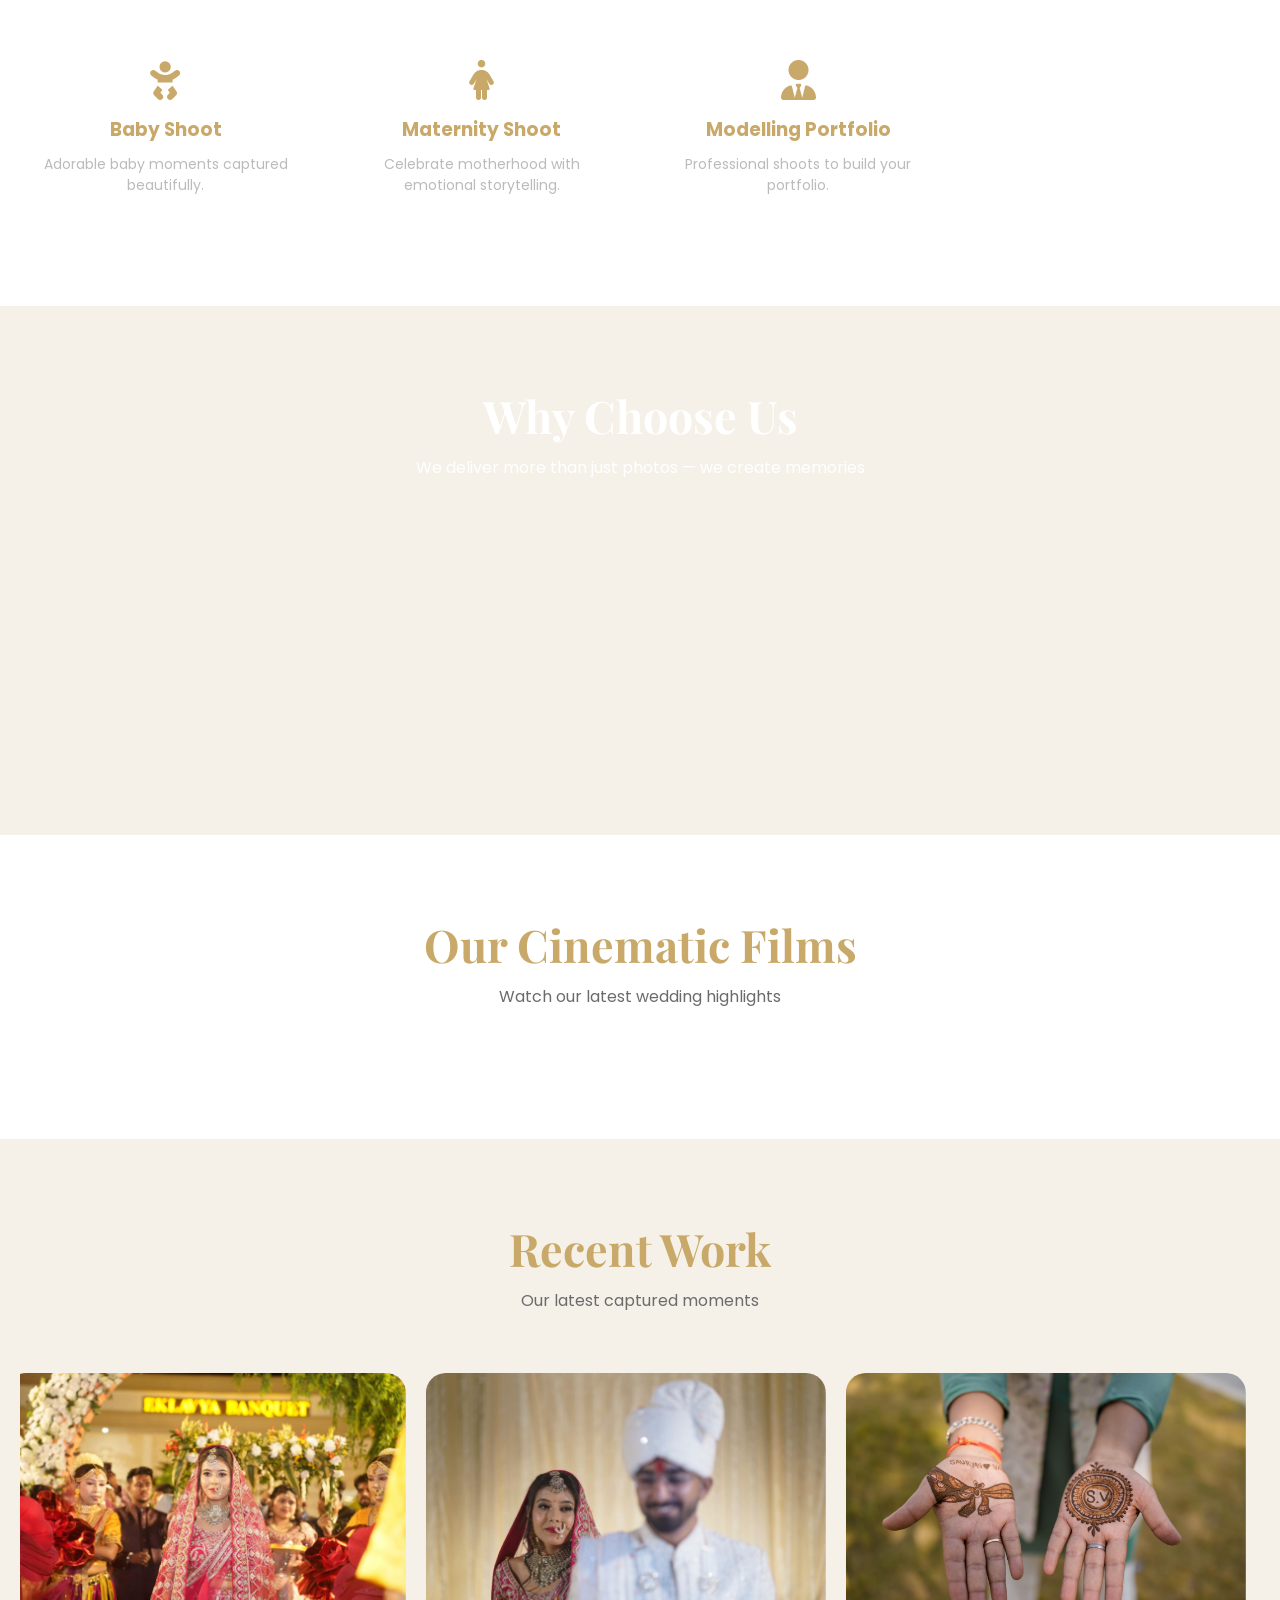
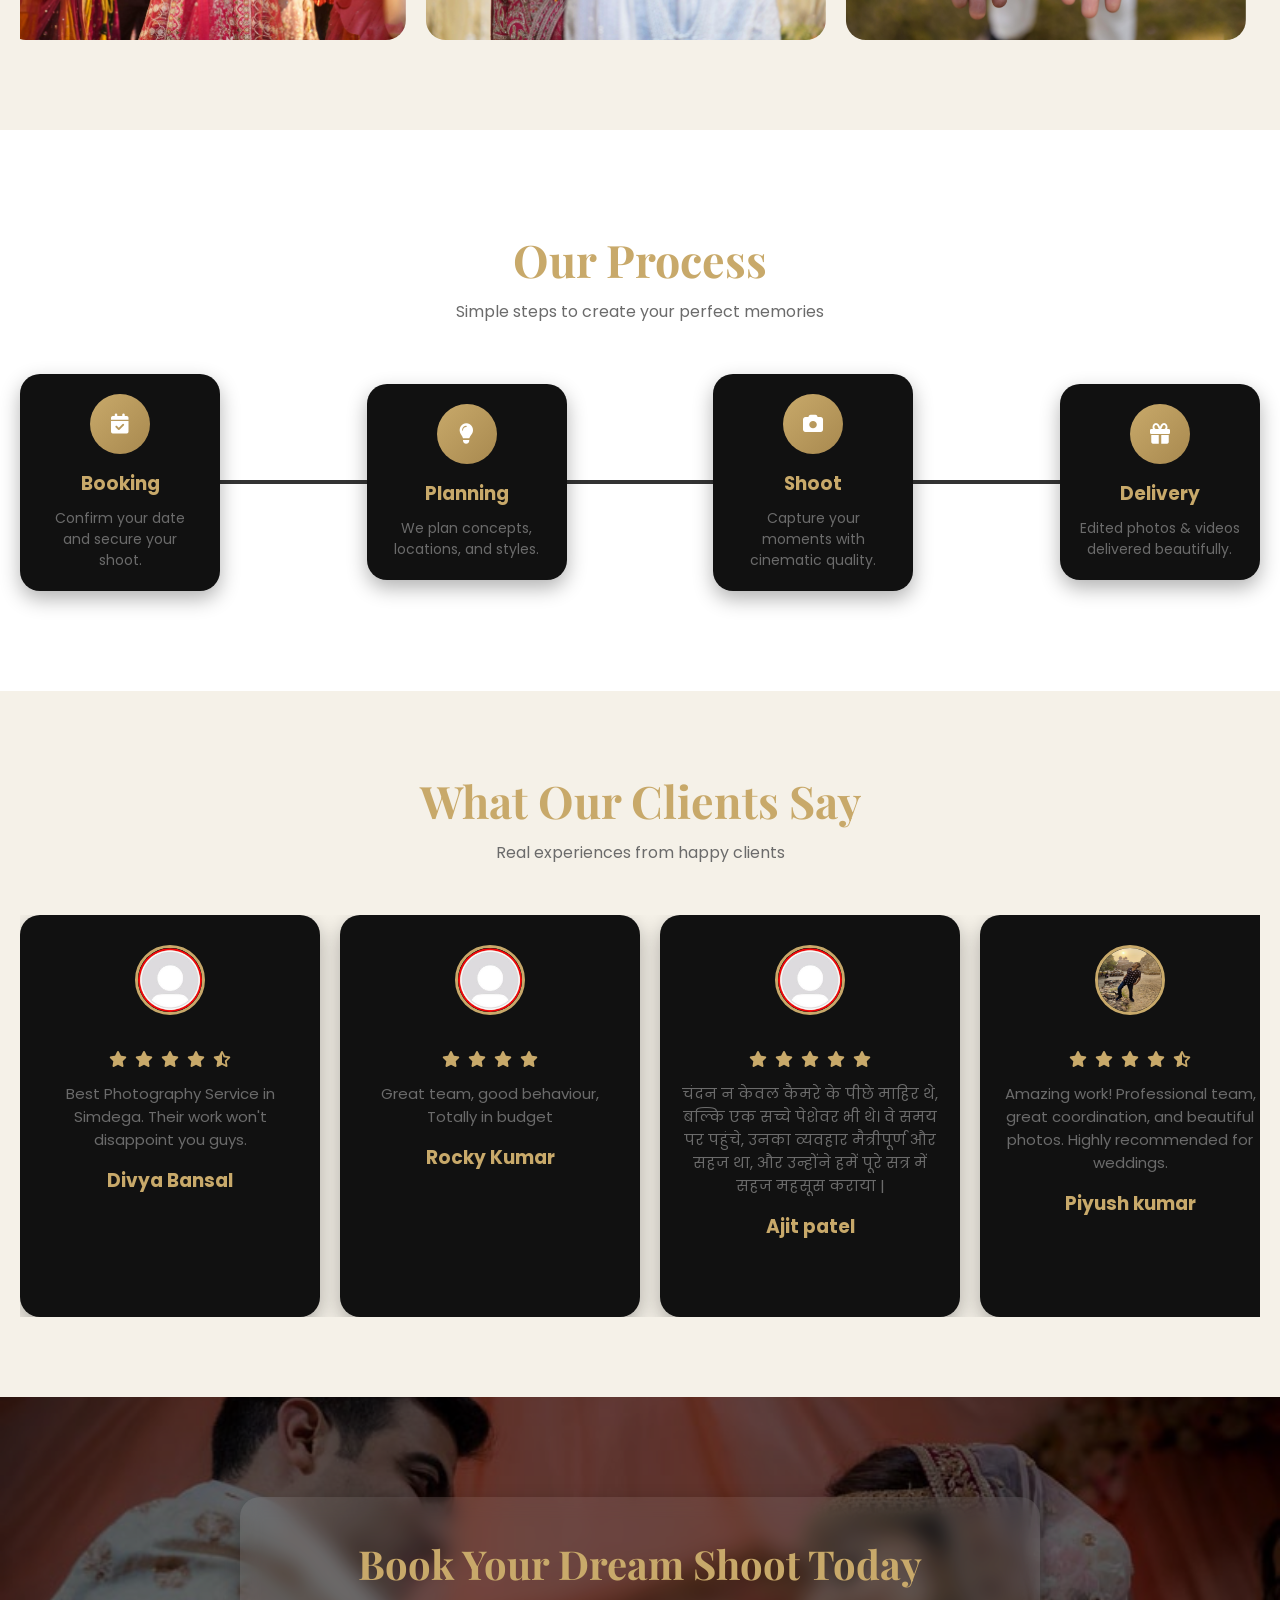
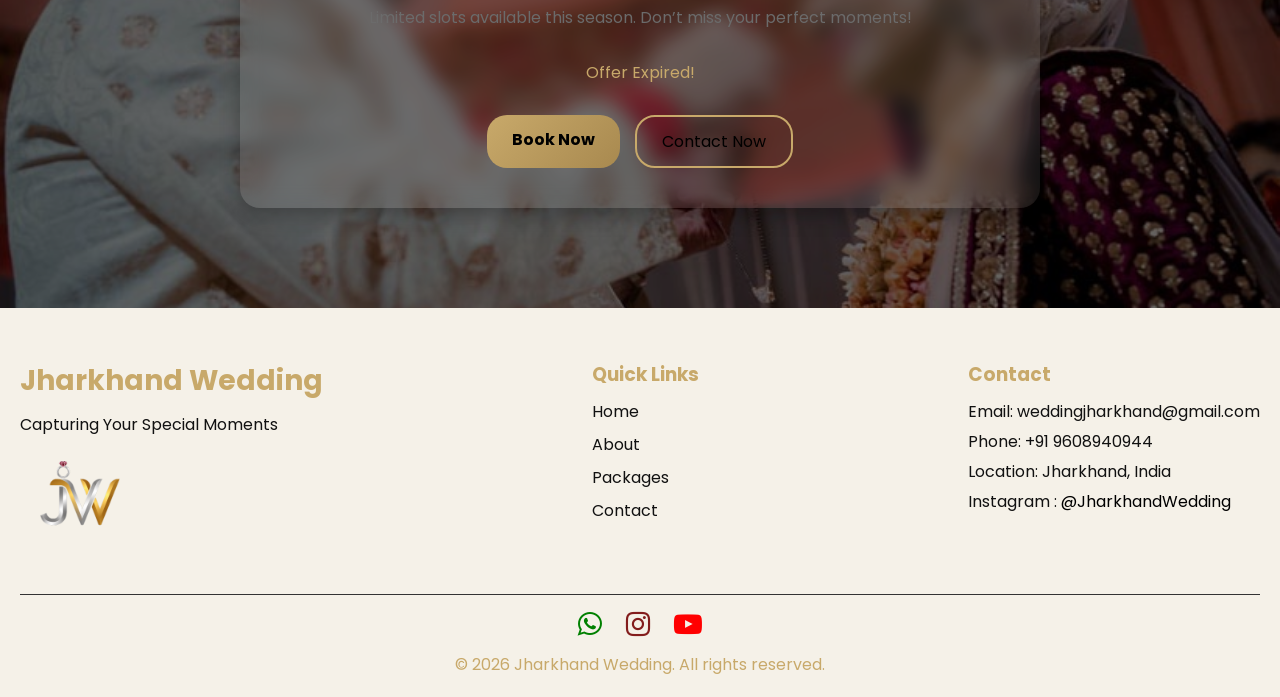
==== commit bfc2f1cf: "adding seo" ====
--- a/index.html
+++ b/index.html
@@ -1,95 +1,149 @@
 <!DOCTYPE html>
-<html lang="en">
-
+<html lang="en-IN">
 
 <head>
+  <!-- Primary Meta -->
   <meta charset="UTF-8">
+  <meta http-equiv="X-UA-Compatible" content="IE=edge">
   <meta name="viewport" content="width=device-width, initial-scale=1.0">
-  <meta name="p:domain_verify" content="fdb9e657fdbb88abb1c1ba15e50560ad" />
-  <title>Jharkhand Wedding - Cinematic Wedding Photography & Videography Across India</title>
-
-  <meta property="og:title" content="Jharkhand Wedding - Best Wedding Photographer in Jharkhand">
+
+  <!-- SEO -->
+  <title>Jharkhand Wedding | Best Wedding Photographer & Cinematic Videography in Jharkhand</title>
+
+  <meta name="description"
+    content="Jharkhand Wedding provides cinematic wedding photography, videography, pre-wedding shoots, engagement, maternity & event coverage across Jharkhand and India. Book professional wedding photographers today.">
+
+  <meta name="keywords"
+    content="wedding photographer in Jharkhand, best wedding photographer Ranchi, cinematic wedding videography, pre wedding shoot Jharkhand, candid wedding photography India, engagement photography, wedding cinematography, drone wedding shoot, wedding films Jharkhand, wedding photographer Simdega">
+
+  <meta name="author" content="Jharkhand Wedding">
+  <meta name="robots" content="index, follow, max-image-preview:large">
+  <meta name="googlebot" content="index, follow">
+  <meta name="language" content="English">
+  <meta name="revisit-after" content="7 days">
+
+  <!-- Canonical -->
+  <link rel="canonical" href="https://jharkhandwedding.com/">
+
+  <!-- Favicon -->
+  <link rel="icon" type="image/png" href="./favicon.png">
+
+  <!-- Pinterest Verification -->
+  <meta name="p:domain_verify" content="fdb9e657fdbb88abb1c1ba15e50560ad">
+
+  <!-- Open Graph -->
+  <meta property="og:locale" content="en_IN">
+  <meta property="og:type" content="website">
+  <meta property="og:site_name" content="Jharkhand Wedding">
+  <meta property="og:title" content="Jharkhand Wedding - Cinematic Wedding Photography & Videography">
   <meta property="og:description"
-    content="Top wedding photography & videography in Jharkhand & across India. Book cinematic wedding films now!">
-  <meta property="og:image" content="./img/cover.jpg">
-  <meta property="og:type" content="website">
-
-  <!-- Meta Description -->
-  <!-- <meta name="description"
-    content="Professional wedding photography & videography in Jharkhand & across India. Cinematic wedding films, pre-wedding shoots & event coverage. Book now!"> -->
-
-  <!-- Keywords (Optional but still useful) -->
-  <meta name="keywords"
-    content="wedding photographer in Jharkhand, best wedding photographer Ranchi, cinematic wedding videography India, pre wedding shoot Jharkhand, candid photographer India, event photography Jharkhand, wedding videographer near me, professional photographer India">
-
-  <!-- Author -->
-  <meta name="author" content="Jharkhand Wedding">
-
-
-
-  <!-- Schema Markup (Google Ranking Boost) -->
+    content="Professional wedding photography & cinematic wedding films in Jharkhand and across India. Pre-wedding, engagement, maternity & event shoots available.">
+  <meta property="og:url" content="https://jharkhandwedding.com/">
+  <meta property="og:image" content="https://jharkhandwedding.com/img/cover.jpg">
+  <meta property="og:image:alt" content="Jharkhand Wedding Cinematic Photography">
+
+  <!-- Twitter -->
+  <meta name="twitter:card" content="summary_large_image">
+  <meta name="twitter:title" content="Jharkhand Wedding | Best Wedding Photographer in Jharkhand">
+  <meta name="twitter:description"
+    content="Book cinematic wedding photography & videography services in Jharkhand and across India.">
+  <meta name="twitter:image" content="https://jharkhandwedding.com/img/cover.jpg">
+
+  <!-- Theme -->
+  <meta name="theme-color" content="#000000">
+
+  <!-- Preconnect -->
+  <link rel="preconnect" href="https://fonts.googleapis.com">
+  <link rel="preconnect" href="https://cdnjs.cloudflare.com" crossorigin>
+  <link rel="preconnect" href="https://img.youtube.com">
+
+  <!-- CSS -->
+  <link rel="stylesheet" href="./style.css">
+  <link rel="stylesheet" href="./responsive.css">
+
+  <!-- Font Awesome -->
+  <link rel="stylesheet" href="https://cdnjs.cloudflare.com/ajax/libs/font-awesome/6.5.0/css/all.min.css">
+  <link rel="stylesheet" href="https://cdnjs.cloudflare.com/ajax/libs/font-awesome/4.7.0/css/font-awesome.min.css">
+
+  <!-- Schema Markup -->
   <script type="application/ld+json">
 {
   "@context": "https://schema.org",
   "@type": "PhotographyBusiness",
   "name": "Jharkhand Wedding",
-  "image": "./img/cover.jpg",
+  "url": "https://jharkhandwedding.com/",
+  "logo": "https://jharkhandwedding.com/logo%200.png",
+  "image": "https://jharkhandwedding.com/img/cover.jpg",
+  "description": "Professional cinematic wedding photography and videography services in Jharkhand and across India.",
+  "telephone": "+91 9608940944",
+  "email": "weddingjharkhand@gmail.com",
+  "priceRange": "₹₹",
+  "areaServed": {
+    "@type": "Country",
+    "name": "India"
+  },
   "address": {
     "@type": "PostalAddress",
     "addressRegion": "Jharkhand",
     "addressCountry": "India"
   },
-  "telephone": "+919608940944",
-  "priceRange": "₹ 65000"
+  "sameAs": [
+    "https://www.instagram.com/jharkhandwedding/",
+    "https://www.youtube.com/@Jharkhand_Wedding"
+  ]
 }
 </script>
 
-
-
-  <link rel="icon" type="image/x-icon" href="./favicon.png">
-
-  <link rel="stylesheet" href="./style.css">
-  <link rel="stylesheet" href="./responsive.css">
-
-  <link rel="stylesheet" href="https://cdnjs.cloudflare.com/ajax/libs/font-awesome/6.5.0/css/all.min.css">
-  <link rel="stylesheet" href="https://cdnjs.cloudflare.com/ajax/libs/font-awesome/4.7.0/css/font-awesome.min.css">
-  <!-- Font Awesome CDN -->
-
+  <!-- Local Business Schema -->
+  <script type="application/ld+json">
+{
+ "@context": "https://schema.org",
+ "@type": "LocalBusiness",
+ "name": "Jharkhand Wedding",
+ "image": "https://jharkhandwedding.com/img/cover.jpg",
+ "telephone": "+91 9608940944",
+ "email": "weddingjharkhand@gmail.com",
+ "address": {
+   "@type": "PostalAddress",
+   "addressRegion": "Jharkhand",
+   "addressCountry": "India"
+ },
+ "url": "https://jharkhandwedding.com/",
+ "openingHours": "Mo-Su 09:00-21:00"
+}
+</script>
 
 </head>
 
-<a href="https://wa.me/919608940944" class="whatsapp-float" target="_blank">
-  <i class="fa fa-whatsapp"></i>
-</a>
-
-<!-- <body class="theme-gold">  -->
-<!-- Home | About | Gallery | Pricing | Contact | Book Now (Button) -->
-
 <body class="theme-dark">
-  <!-- <body class="theme-blue"> -->
+
+  <!-- WhatsApp Floating Button -->
+  <a href="https://wa.me/919608940944" class="whatsapp-float" target="_blank" aria-label="Chat on WhatsApp">
+    <i class="fa fa-whatsapp"></i>
+  </a>
 
   <!-- Navbar -->
   <div class="div-nabar">
     <nav class="navbar">
 
       <div class="logo-div">
-        <img src="./logo 0.png" alt="logo">
+        <img src="./logo 0.png" alt="Jharkhand Wedding Logo" loading="eager">
+
         <div class="nav-lo">
-          <div class="logo">Jharkhand <span> Wedding</span></div>
+          <div class="logo">Jharkhand <span>Wedding</span></div>
           <div class="logo-sub">Turning moments into memories</div>
         </div>
       </div>
 
       <ul class="nav-links" id="navLinks">
-        <li><a href="./index.html">Home</a></li>
-        <li><a href="./About.html">About</a></li>
-        <li><a href="./gallery.html">Gallery</a></li>
-        <li><a href="./pricing.html">Pricing</a></li>
-        <li><a href="./Contact.html">Contact</a></li>
-        <!-- <li><a href="https://wa.me/919608940944">Book</a>Now</li> -->
+        <li><a href="./index.html" aria-label="Home">Home</a></li>
+        <li><a href="./About.html" aria-label="About">About</a></li>
+        <li><a href="./gallery.html" aria-label="Gallery">Gallery</a></li>
+        <li><a href="./pricing.html" aria-label="Pricing">Pricing</a></li>
+        <li><a href="./Contact.html" aria-label="Contact">Contact</a></li>
       </ul>
 
-      <div class="hamburger" id="hamburger">
+      <div class="hamburger" id="hamburger" aria-label="Menu">
         <div></div>
         <div></div>
         <div></div>
@@ -98,69 +152,63 @@
     </nav>
   </div>
 
-
-
+  <!-- Hero Section -->
   <section class="hero">
 
     <div class="hero-div">
-      <h2 class="hero-text-s">Wedding · Pre-Wedding · Engagement · Events · Special Occasions
+
+      <h2 class="hero-text-s">
+        Wedding · Pre-Wedding · Engagement · Events · Special Occasions
       </h2>
+
       <h1 class="text-5xl">
         <span class="left-text">We Turn Moments Into Cinematic Stories</span>
-        <!-- <span class="right-text"> Wedding</span> -->
       </h1>
-      <!-- <p class="mt-4-text-lg bottom-text">
-        Capturing Your Special Moments
-      </p> -->
 
       <div class="hero-sec-btn">
+
         <button>
-          <a href="https://www.instagram.com/jharkhandwedding/"> View Portfolio</a>
+          <a href="https://www.instagram.com/jharkhandwedding/" target="_blank" aria-label="View Instagram Portfolio">
+            View Portfolio
+          </a>
         </button>
+
         <button>
-          <a href="./pricing.html">View Package </a>
+          <a href="./pricing.html" aria-label="View Packages">
+            View Package
+          </a>
         </button>
-      </div>
-    </div>
-
-    <div class="hero-div-2 ">
-
-      <div class="image-box-div-her image-box-hero1">
-
-      </div>
+
+      </div>
+
+    </div>
+
+    <div class="hero-div-2">
+
+      <div class="image-box-div-her image-box-hero1"></div>
 
       <div>
 
-        <div class="image-box-div-her image-box-hero2">
-
-        </div>
-
-        <div class="image-box-div-her image-box-hero3">
-
-        </div>
-      </div>
-
-    </div>
-
-
-
-
-  </section>
-
-
-
-
-
-  <!-- _____________________________________________________________ -->
-
-  <section class="services " id="services">
-
-
-
+        <div class="image-box-div-her image-box-hero2"></div>
+
+        <div class="image-box-div-her image-box-hero3"></div>
+
+      </div>
+
+    </div>
+
+  </section>
+
+  <!-- Services -->
+  <section class="services" id="services">
 
     <div class="container">
+
       <h2 class="section-title">Our Services</h2>
-      <p class="section-subtitle">Capturing every special moment with creativity</p>
+
+      <p class="section-subtitle">
+        Capturing every special moment with creativity
+      </p>
 
       <div class="services-grid">
 
@@ -207,12 +255,12 @@
         </div>
 
       </div>
-    </div>
-  </section>
-
-
-
-  <!-- ------------------------ -->
+
+    </div>
+
+  </section>
+
+  
 
 
 
@@ -282,17 +330,17 @@
 
 
         <!-- Video 2 -->
-        <div class="video-card" data-video="https://www.youtube.com/embed/cGoY-o2Il6A?autoplay=1">
+        <div class="video-card" data-video="https://www.youtube.com/embed/lQhDF5HS_Gg?autoplay=2">
           <div class="video-thumb">
-            <img src="https://img.youtube.com/vi/cGoY-o2Il6A/maxresdefault.jpg" alt="">
+            <img src="https://img.youtube.com/vi/lQhDF5HS_Gg/maxresdefault.jpg" alt="">
             <div class="play-btn"><i class="fas fa-play"></i></div>
           </div>
         </div>
 
         <!-- Video 3 -->
-        <div class="video-card" data-video="https://www.youtube.com/embed/23WU_Qr4TKk?autoplay=1">
+        <div class="video-card" data-video="https://www.youtube.com/embed/ipEzEWUHOqY?autoplay=1">
           <div class="video-thumb">
-            <img src="https://img.youtube.com/vi/23WU_Qr4TKk/maxresdefault.jpg" alt="">
+            <img src="https://img.youtube.com/vi/ipEzEWUHOqY/maxresdefault.jpg" alt="">
             <div class="play-btn"><i class="fas fa-play"></i></div>
           </div>
         </div>
@@ -605,4 +653,4 @@
   <script src="./script.js"></script>
 </body>
 
-</html>+</html>
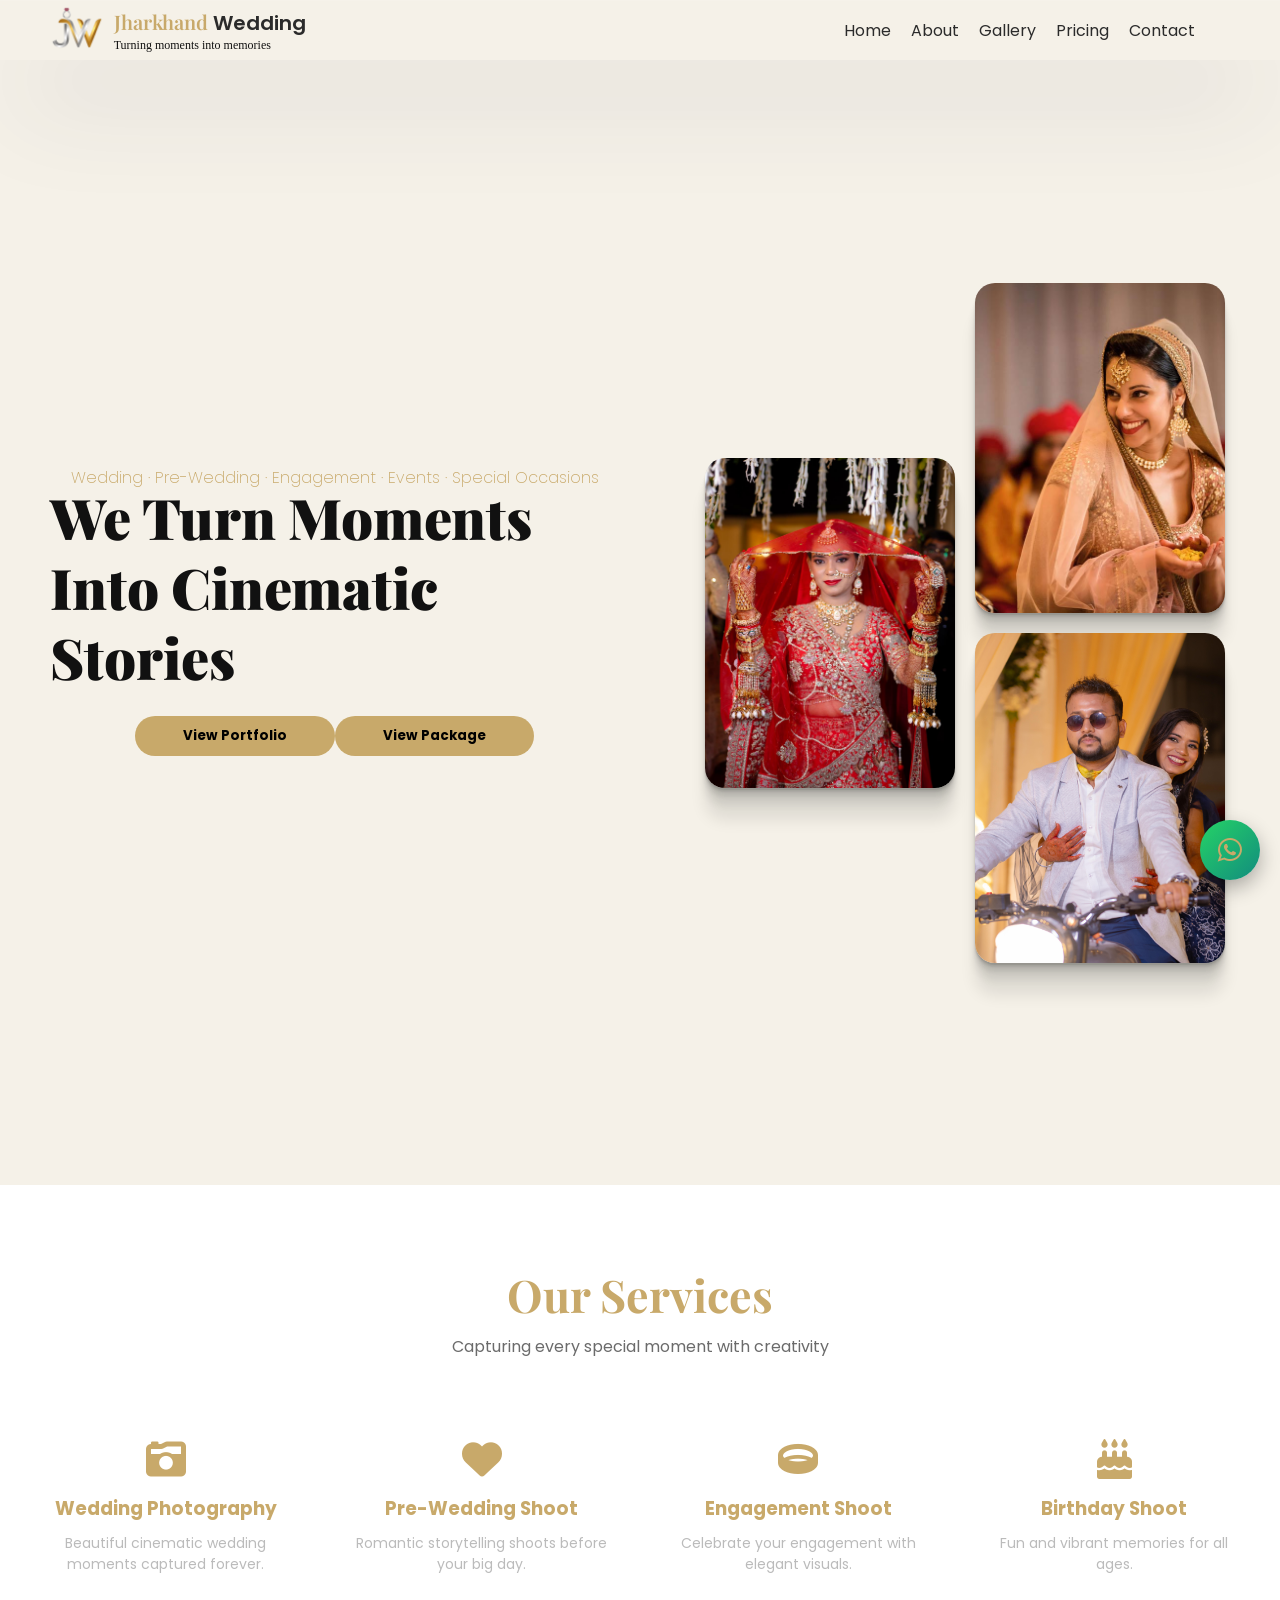
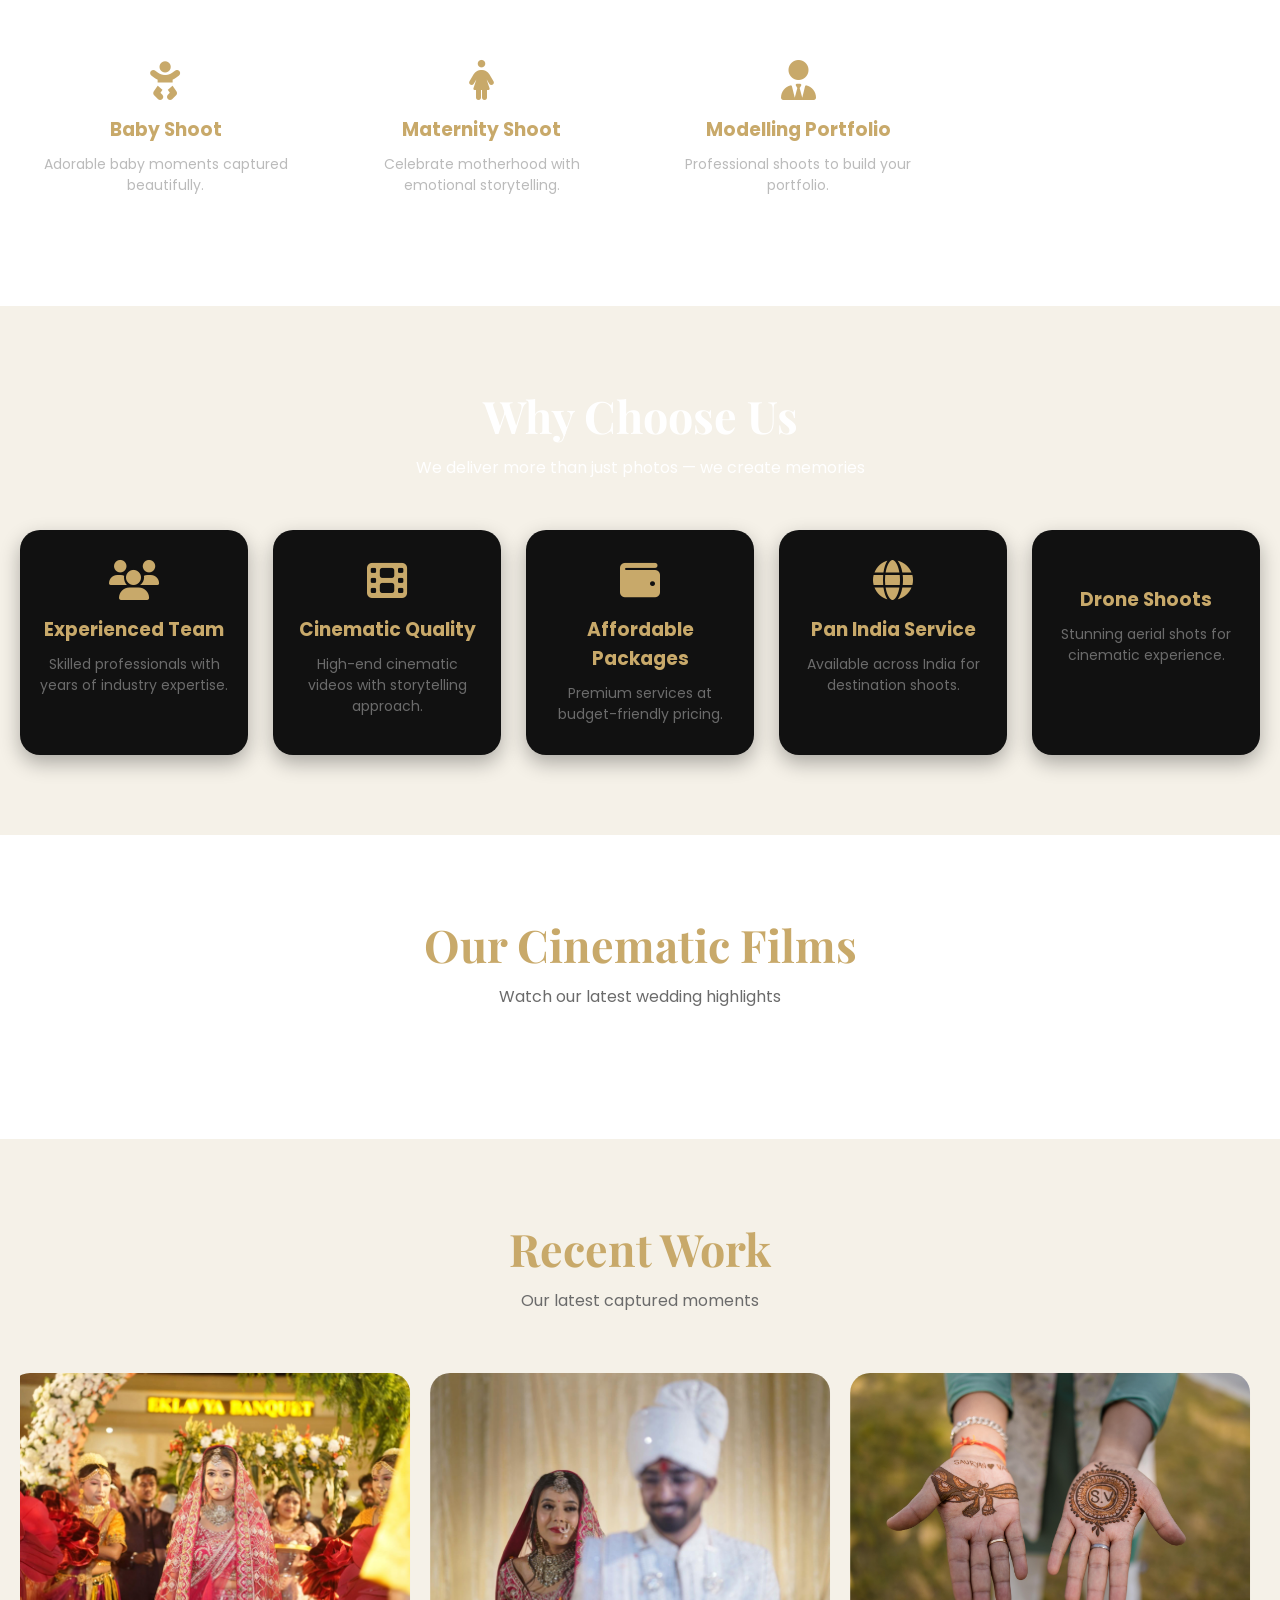
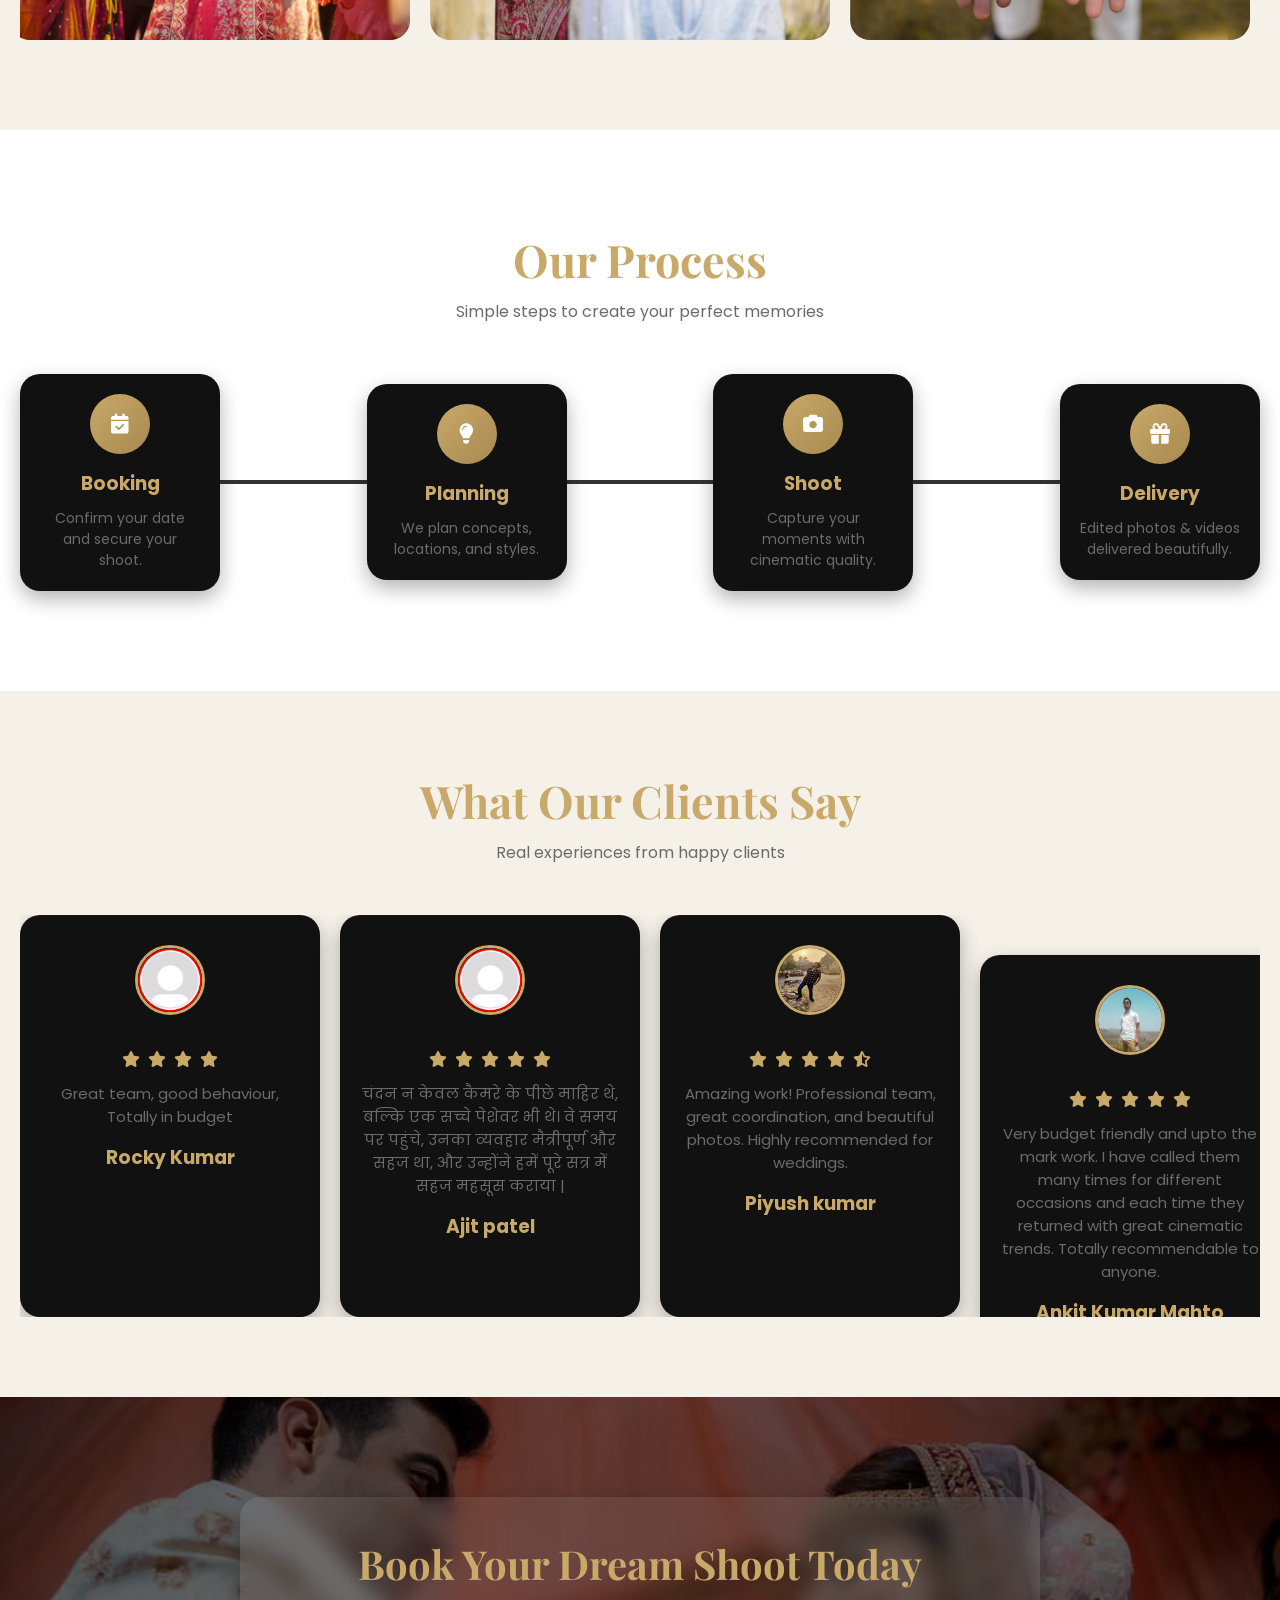
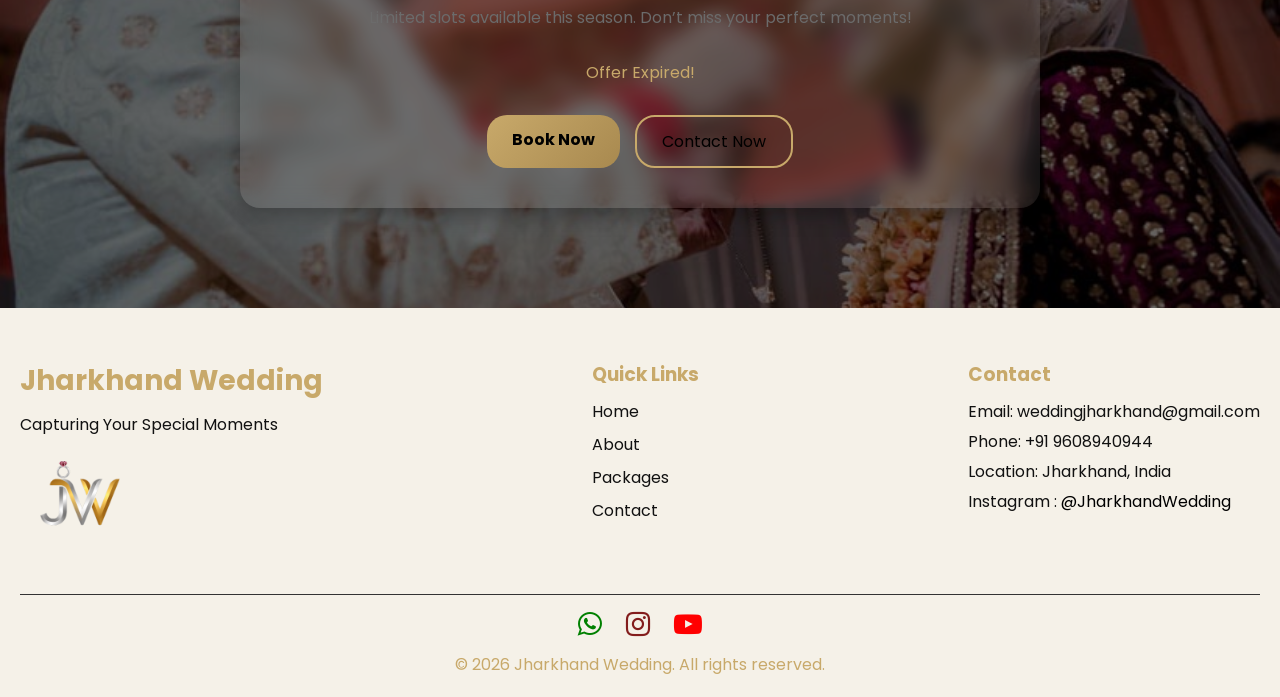
==== commit fbc96c4b: "Update index.html" ====
--- a/index.html
+++ b/index.html
@@ -8,19 +8,64 @@
   <meta name="viewport" content="width=device-width, initial-scale=1.0">
 
   <!-- SEO -->
-  <title>Jharkhand Wedding | Best Wedding Photographer & Cinematic Videography in Jharkhand</title>
+  <title>
+    Best Wedding Photographer in Jharkhand | Cinematic Wedding Videography & Pre Wedding Shoot
+  </title>
 
   <meta name="description"
-    content="Jharkhand Wedding provides cinematic wedding photography, videography, pre-wedding shoots, engagement, maternity & event coverage across Jharkhand and India. Book professional wedding photographers today.">
-
-  <meta name="keywords"
-    content="wedding photographer in Jharkhand, best wedding photographer Ranchi, cinematic wedding videography, pre wedding shoot Jharkhand, candid wedding photography India, engagement photography, wedding cinematography, drone wedding shoot, wedding films Jharkhand, wedding photographer Simdega">
+    content="Jharkhand Wedding is the best wedding photographer in Jharkhand offering cinematic wedding photography, candid photography, pre wedding shoots, engagement photography, maternity shoots, drone wedding videography and premium wedding films across Ranchi, Simdega, Gumla, Jamshedpur, Bokaro, Dhanbad, Daltangonj, Palamu, Deoghar and all over India.">
+
+  <meta name="keywords" content="
+best wedding photographer in Jharkhand,
+wedding photographer Ranchi,
+best photographer in Jharkhand,
+cinematic wedding videography Jharkhand,
+pre wedding shoot Ranchi,
+candid wedding photographer Jharkhand,
+drone wedding shoot Jharkhand,
+wedding cinematography Ranchi,
+top wedding photographer Simdega,
+engagement photography Jharkhand,
+wedding films Jharkhand,
+wedding videographer Ranchi,
+destination wedding photographer India,
+best pre wedding photographer Jharkhand,
+luxury wedding photography Jharkhand,
+wedding photography package Jharkhand,
+photographer in Ranchi,
+photographer in Simdega,
+photographer in Gumla,
+cinematic video editor Jharkhand
+">
 
   <meta name="author" content="Jharkhand Wedding">
   <meta name="robots" content="index, follow, max-image-preview:large">
   <meta name="googlebot" content="index, follow">
   <meta name="language" content="English">
   <meta name="revisit-after" content="7 days">
+
+  <!-- GEO SEO -->
+  <meta name="geo.region" content="IN-JH">
+  <meta name="geo.placename" content="Jharkhand">
+  <meta name="geo.position" content="23.6102;85.2799">
+  <meta name="ICBM" content="23.6102, 85.2799">
+
+  <!-- Mobile SEO -->
+  <meta name="format-detection" content="telephone=no">
+
+  <!-- Additional SEO -->
+  <meta name="distribution" content="global">
+  <meta name="rating" content="general">
+  <meta name="target" content="all">
+  <meta name="coverage" content="Worldwide">
+
+  <!-- Bing SEO -->
+  <meta name="msvalidate.01" content="YOUR_BING_VERIFICATION">
+
+  <!-- Apple -->
+  <meta name="apple-mobile-web-app-capable" content="yes">
+  <meta name="apple-mobile-web-app-status-bar-style" content="black">
+
 
   <!-- Canonical -->
   <link rel="canonical" href="https://jharkhandwedding.com/">
@@ -42,6 +87,8 @@
   <meta property="og:image" content="https://jharkhandwedding.com/img/cover.jpg">
   <meta property="og:image:alt" content="Jharkhand Wedding Cinematic Photography">
 
+  <meta property="og:image:width" content="1200">
+  <meta property="og:image:height" content="630">
   <!-- Twitter -->
   <meta name="twitter:card" content="summary_large_image">
   <meta name="twitter:title" content="Jharkhand Wedding | Best Wedding Photographer in Jharkhand">
@@ -65,54 +112,72 @@
   <link rel="stylesheet" href="https://cdnjs.cloudflare.com/ajax/libs/font-awesome/6.5.0/css/all.min.css">
   <link rel="stylesheet" href="https://cdnjs.cloudflare.com/ajax/libs/font-awesome/4.7.0/css/font-awesome.min.css">
 
-  <!-- Schema Markup -->
   <script type="application/ld+json">
 {
-  "@context": "https://schema.org",
-  "@type": "PhotographyBusiness",
-  "name": "Jharkhand Wedding",
-  "url": "https://jharkhandwedding.com/",
-  "logo": "https://jharkhandwedding.com/logo%200.png",
-  "image": "https://jharkhandwedding.com/img/cover.jpg",
-  "description": "Professional cinematic wedding photography and videography services in Jharkhand and across India.",
-  "telephone": "+91 9608940944",
-  "email": "weddingjharkhand@gmail.com",
-  "priceRange": "₹₹",
-  "areaServed": {
-    "@type": "Country",
-    "name": "India"
-  },
-  "address": {
-    "@type": "PostalAddress",
-    "addressRegion": "Jharkhand",
-    "addressCountry": "India"
-  },
-  "sameAs": [
-    "https://www.instagram.com/jharkhandwedding/",
-    "https://www.youtube.com/@Jharkhand_Wedding"
-  ]
+ "@context":"https://schema.org",
+ "@type":"FAQPage",
+ "mainEntity":[
+   {
+     "@type":"Question",
+     "name":"Who is the best wedding photographer in Jharkhand?",
+     "acceptedAnswer":{
+       "@type":"Answer",
+       "text":"Jharkhand Wedding provides cinematic wedding photography and videography services across Jharkhand and India."
+     }
+   },
+   {
+     "@type":"Question",
+     "name":"Do you provide pre wedding shoot in Ranchi?",
+     "acceptedAnswer":{
+       "@type":"Answer",
+       "text":"Yes, Jharkhand Wedding offers cinematic pre wedding shoots in Ranchi, Patratu Valley, Getalsud, Netarhat and across Jharkhand."
+     }
+   },
+   {
+     "@type":"Question",
+     "name":"Do you provide drone wedding videography?",
+     "acceptedAnswer":{
+       "@type":"Answer",
+       "text":"Yes, we provide cinematic drone wedding videography for weddings and events."
+     }
+   }
+ ]
 }
 </script>
 
-  <!-- Local Business Schema -->
   <script type="application/ld+json">
 {
- "@context": "https://schema.org",
- "@type": "LocalBusiness",
- "name": "Jharkhand Wedding",
- "image": "https://jharkhandwedding.com/img/cover.jpg",
- "telephone": "+91 9608940944",
- "email": "weddingjharkhand@gmail.com",
- "address": {
-   "@type": "PostalAddress",
-   "addressRegion": "Jharkhand",
-   "addressCountry": "India"
+ "@context":"https://schema.org",
+ "@type":"Service",
+ "serviceType":"Wedding Photography and Videography",
+ "provider":{
+   "@type":"PhotographyBusiness",
+   "name":"Jharkhand Wedding"
  },
- "url": "https://jharkhandwedding.com/",
- "openingHours": "Mo-Su 09:00-21:00"
+ "areaServed":[
+   {
+     "@type":"City",
+     "name":"Ranchi"
+   },
+   {
+     "@type":"City",
+     "name":"Simdega"
+   },
+   {
+     "@type":"City",
+     "name":"Gumla"
+   },
+   {
+     "@type":"City",
+     "name":"Jamshedpur"
+   },
+   {
+     "@type":"City",
+     "name":"Bokaro"
+   }
+ ]
 }
 </script>
-
 </head>
 
 <body class="theme-dark">
@@ -260,7 +325,7 @@
 
   </section>
 
-  
+
 
 
 
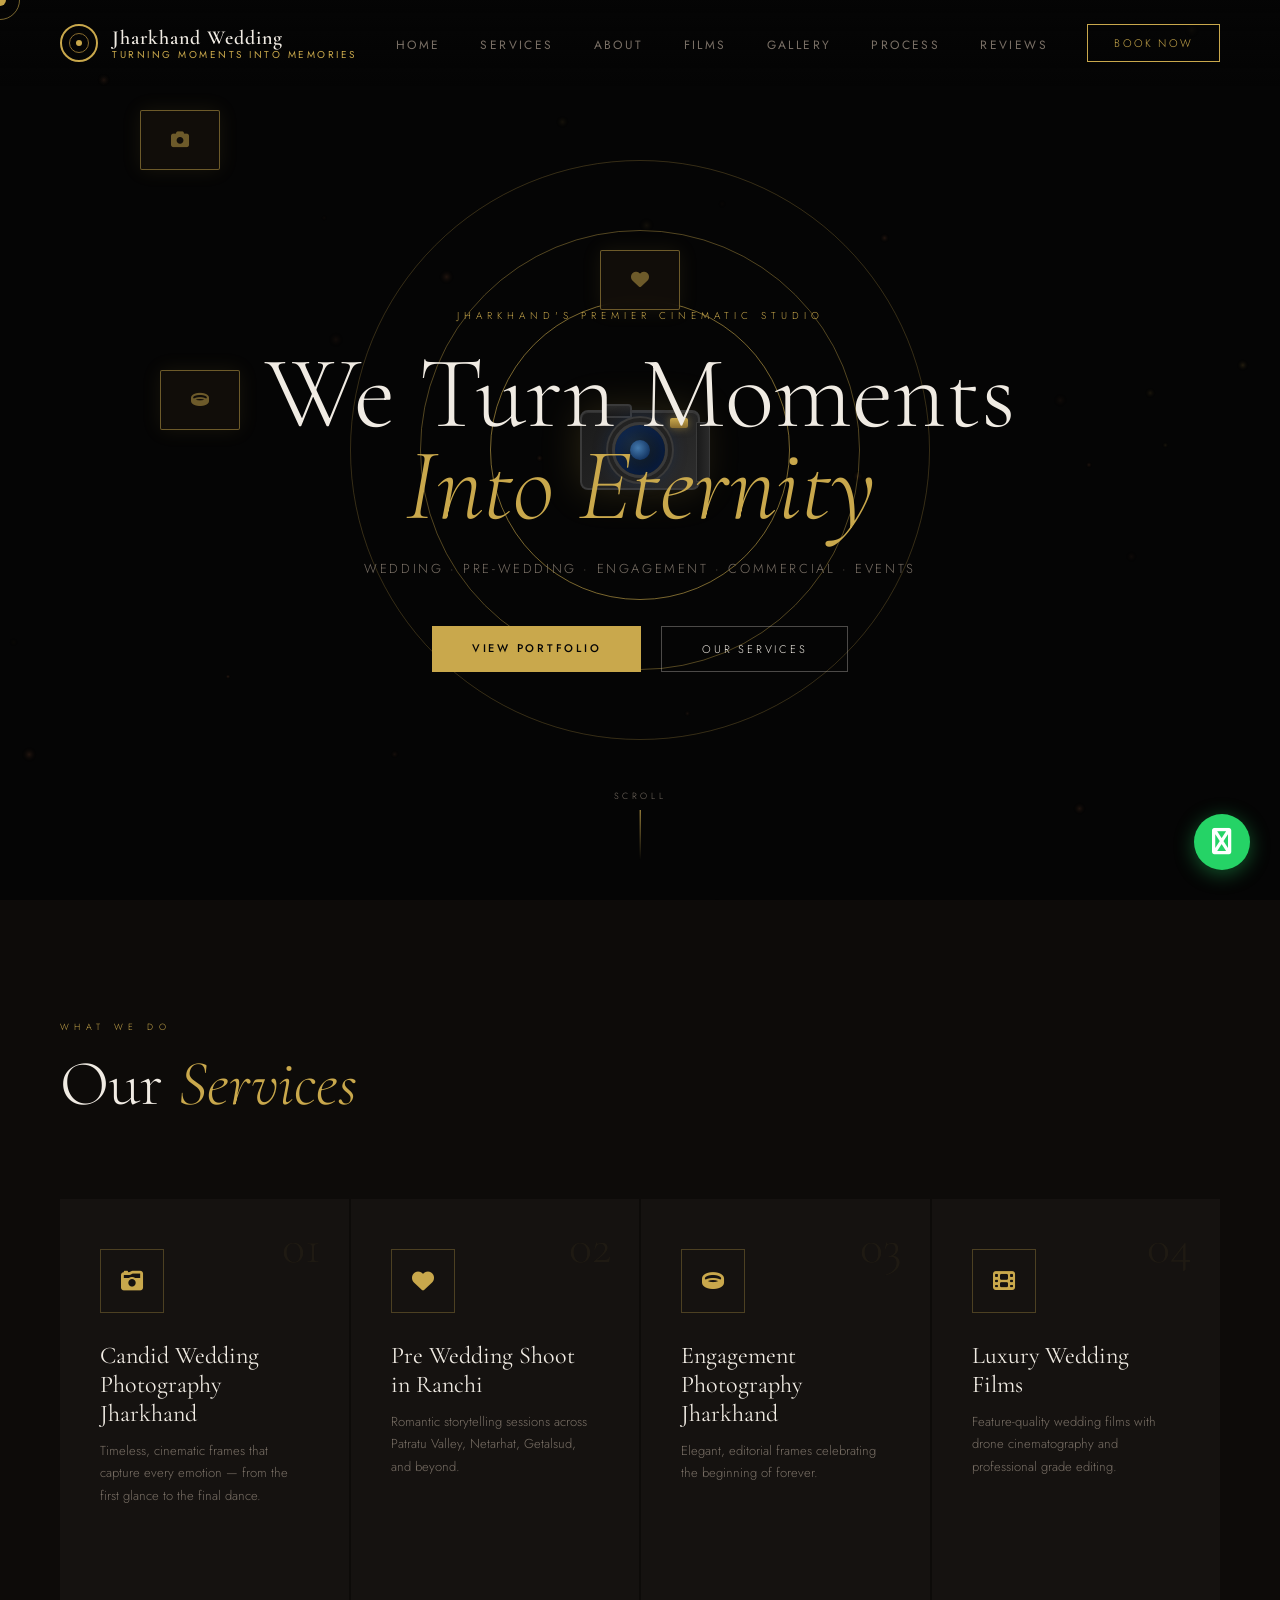
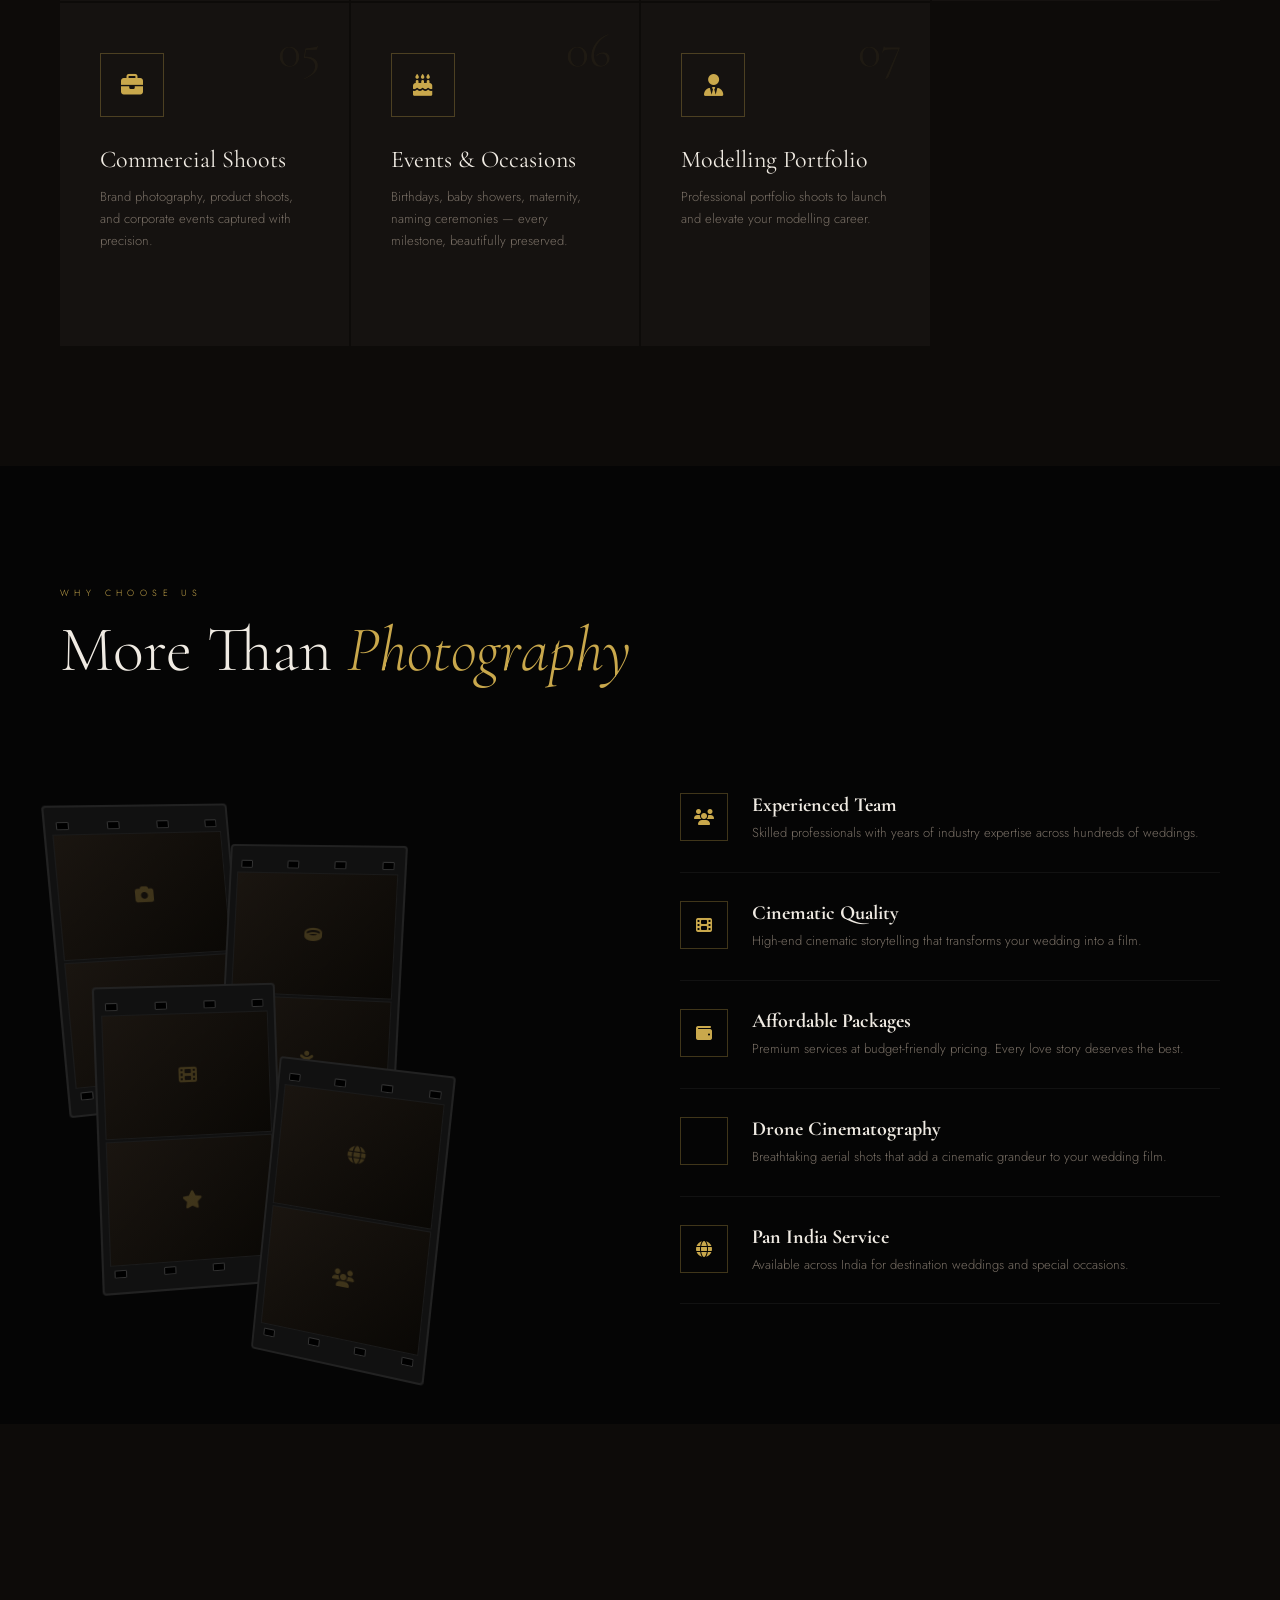
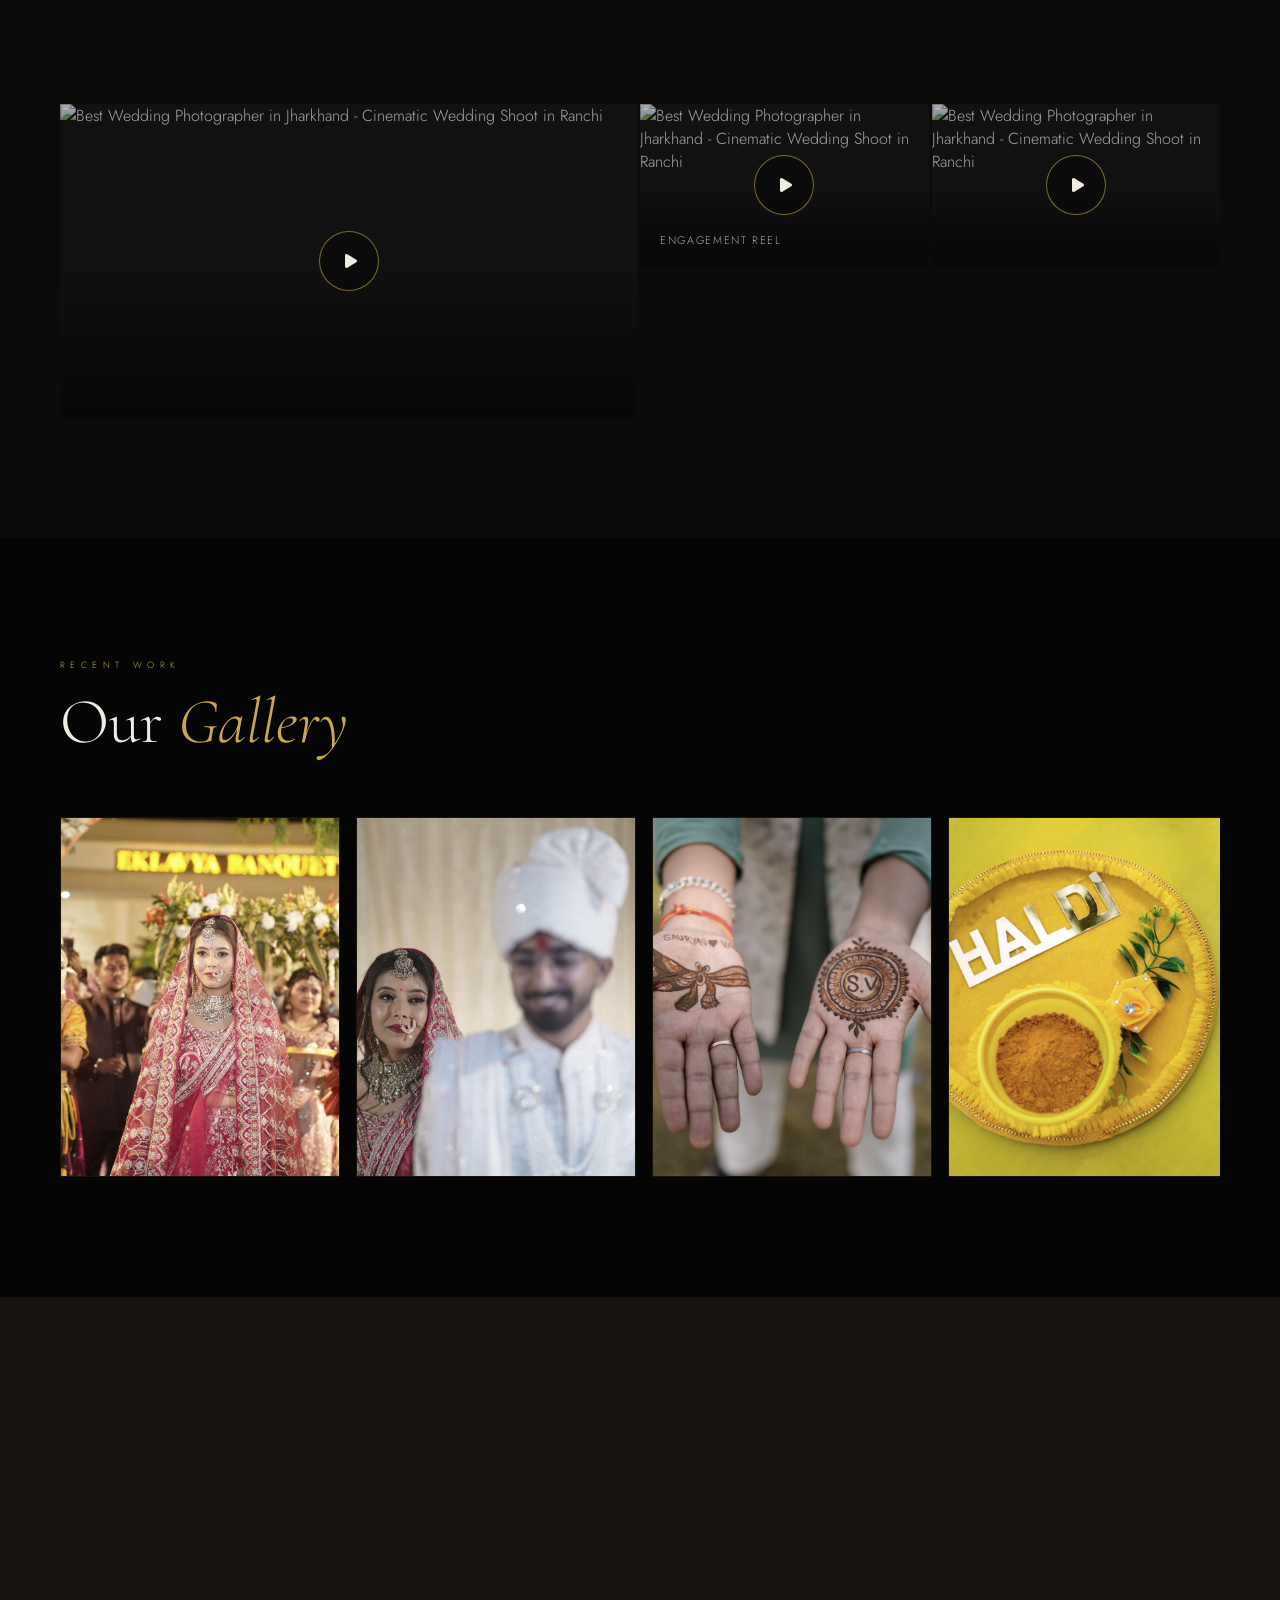
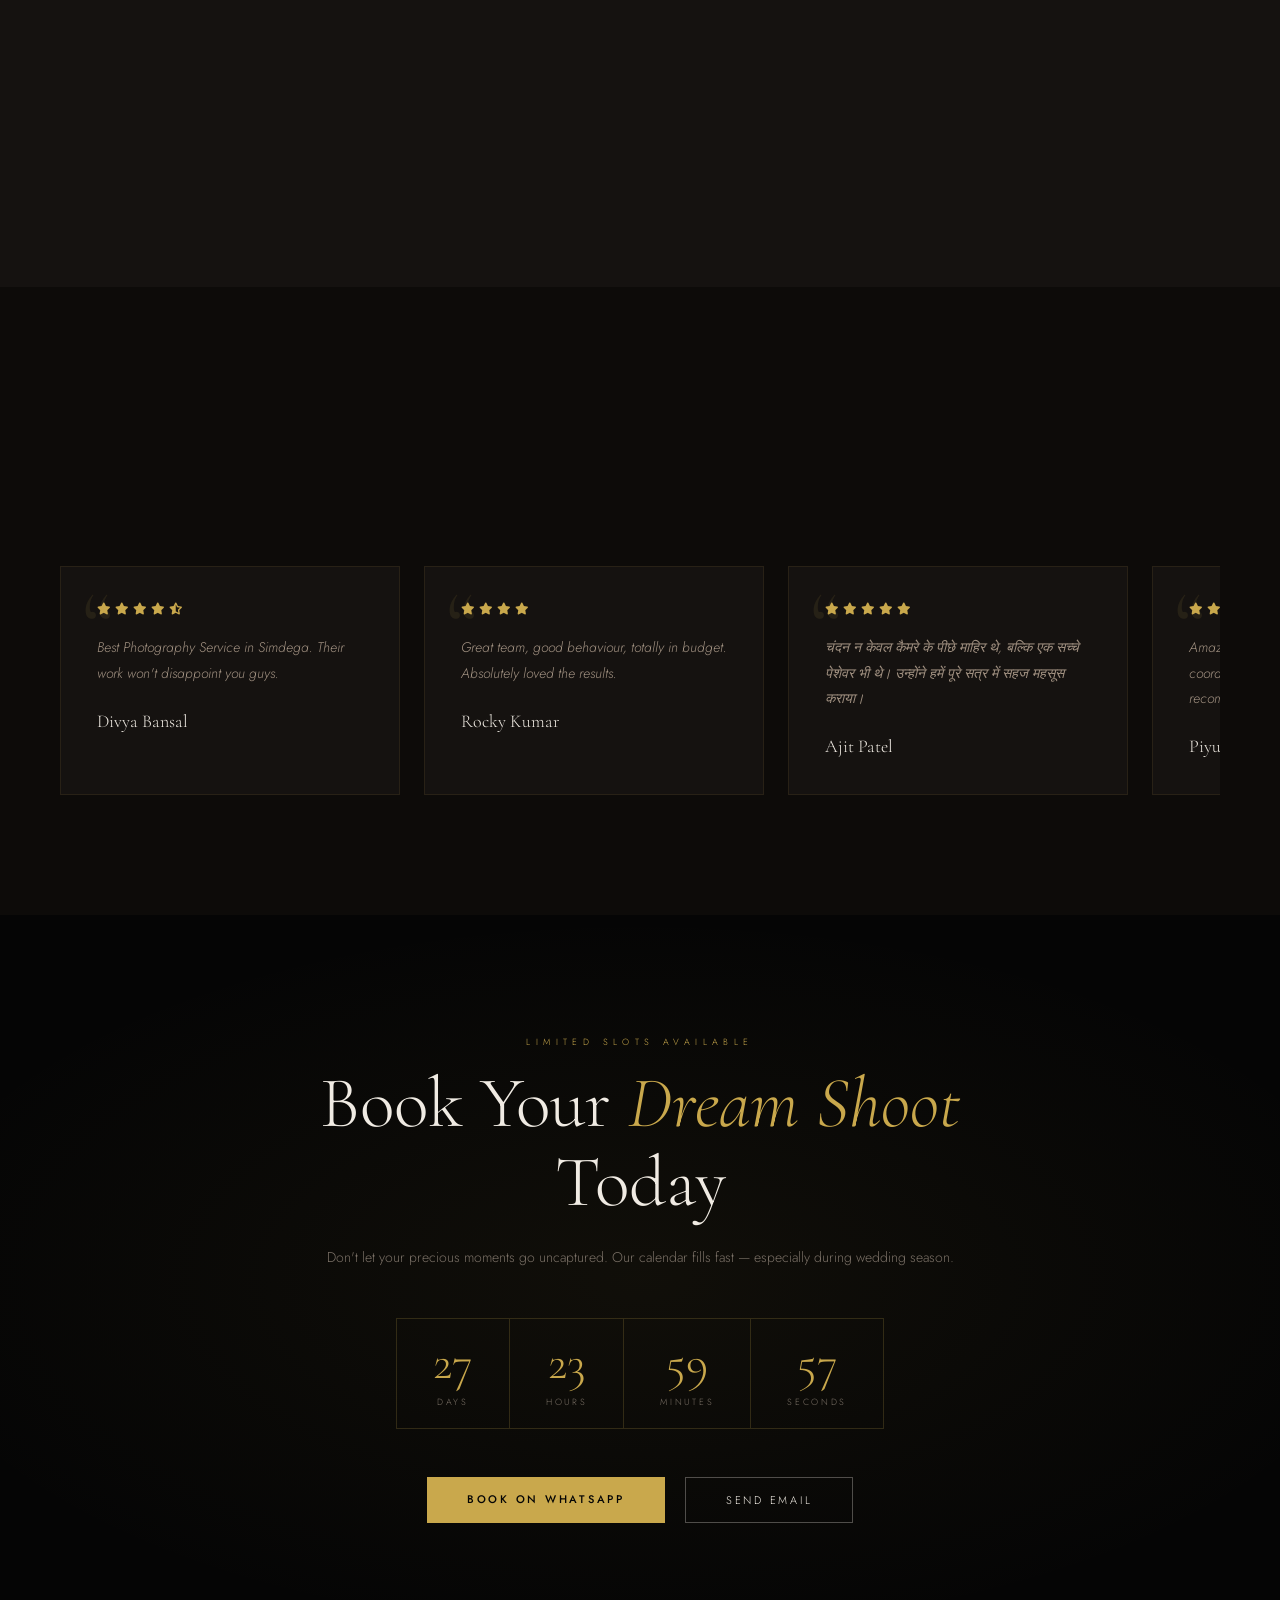
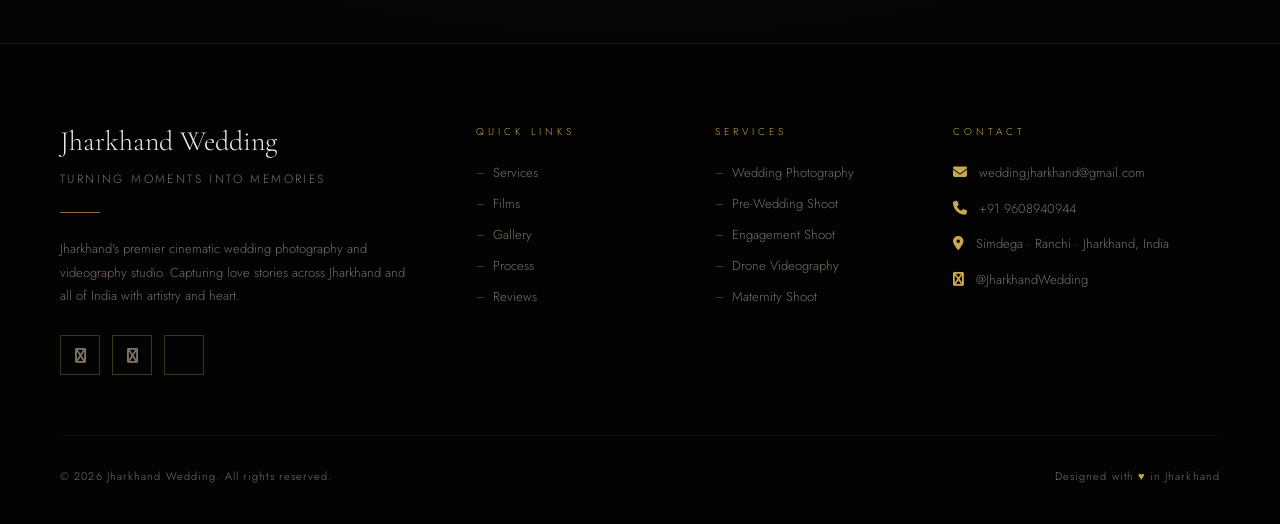
==== commit e1ad89a4: "Update index.html" ====
--- a/index.html
+++ b/index.html
@@ -2,720 +2,2856 @@
 <html lang="en-IN">
 
 <head>
-  <!-- Primary Meta -->
-  <meta charset="UTF-8">
-  <meta http-equiv="X-UA-Compatible" content="IE=edge">
-  <meta name="viewport" content="width=device-width, initial-scale=1.0">
-
-  <!-- SEO -->
-  <title>
-    Best Wedding Photographer in Jharkhand | Cinematic Wedding Videography & Pre Wedding Shoot
-  </title>
-
-  <meta name="description"
-    content="Jharkhand Wedding is the best wedding photographer in Jharkhand offering cinematic wedding photography, candid photography, pre wedding shoots, engagement photography, maternity shoots, drone wedding videography and premium wedding films across Ranchi, Simdega, Gumla, Jamshedpur, Bokaro, Dhanbad, Daltangonj, Palamu, Deoghar and all over India.">
-
-  <meta name="keywords" content="
-best wedding photographer in Jharkhand,
-wedding photographer Ranchi,
-best photographer in Jharkhand,
-cinematic wedding videography Jharkhand,
-pre wedding shoot Ranchi,
-candid wedding photographer Jharkhand,
-drone wedding shoot Jharkhand,
-wedding cinematography Ranchi,
-top wedding photographer Simdega,
-engagement photography Jharkhand,
-wedding films Jharkhand,
-wedding videographer Ranchi,
-destination wedding photographer India,
-best pre wedding photographer Jharkhand,
-luxury wedding photography Jharkhand,
-wedding photography package Jharkhand,
-photographer in Ranchi,
-photographer in Simdega,
-photographer in Gumla,
-cinematic video editor Jharkhand
-">
-
-  <meta name="author" content="Jharkhand Wedding">
-  <meta name="robots" content="index, follow, max-image-preview:large">
-  <meta name="googlebot" content="index, follow">
-  <meta name="language" content="English">
-  <meta name="revisit-after" content="7 days">
-
-  <!-- GEO SEO -->
-  <meta name="geo.region" content="IN-JH">
-  <meta name="geo.placename" content="Jharkhand">
-  <meta name="geo.position" content="23.6102;85.2799">
-  <meta name="ICBM" content="23.6102, 85.2799">
-
-  <!-- Mobile SEO -->
-  <meta name="format-detection" content="telephone=no">
-
-  <!-- Additional SEO -->
-  <meta name="distribution" content="global">
-  <meta name="rating" content="general">
-  <meta name="target" content="all">
-  <meta name="coverage" content="Worldwide">
-
-  <!-- Bing SEO -->
-  <meta name="msvalidate.01" content="YOUR_BING_VERIFICATION">
-
-  <!-- Apple -->
-  <meta name="apple-mobile-web-app-capable" content="yes">
-  <meta name="apple-mobile-web-app-status-bar-style" content="black">
-
-
-  <!-- Canonical -->
-  <link rel="canonical" href="https://jharkhandwedding.com/">
-
-  <!-- Favicon -->
-  <link rel="icon" type="image/png" href="./favicon.png">
-
-  <!-- Pinterest Verification -->
-  <meta name="p:domain_verify" content="fdb9e657fdbb88abb1c1ba15e50560ad">
-
-  <!-- Open Graph -->
-  <meta property="og:locale" content="en_IN">
-  <meta property="og:type" content="website">
-  <meta property="og:site_name" content="Jharkhand Wedding">
-  <meta property="og:title" content="Jharkhand Wedding - Cinematic Wedding Photography & Videography">
-  <meta property="og:description"
-    content="Professional wedding photography & cinematic wedding films in Jharkhand and across India. Pre-wedding, engagement, maternity & event shoots available.">
-  <meta property="og:url" content="https://jharkhandwedding.com/">
-  <meta property="og:image" content="https://jharkhandwedding.com/img/cover.jpg">
-  <meta property="og:image:alt" content="Jharkhand Wedding Cinematic Photography">
-
-  <meta property="og:image:width" content="1200">
-  <meta property="og:image:height" content="630">
-  <!-- Twitter -->
-  <meta name="twitter:card" content="summary_large_image">
-  <meta name="twitter:title" content="Jharkhand Wedding | Best Wedding Photographer in Jharkhand">
-  <meta name="twitter:description"
-    content="Book cinematic wedding photography & videography services in Jharkhand and across India.">
-  <meta name="twitter:image" content="https://jharkhandwedding.com/img/cover.jpg">
-
-  <!-- Theme -->
-  <meta name="theme-color" content="#000000">
-
-  <!-- Preconnect -->
-  <link rel="preconnect" href="https://fonts.googleapis.com">
-  <link rel="preconnect" href="https://cdnjs.cloudflare.com" crossorigin>
-  <link rel="preconnect" href="https://img.youtube.com">
-
-  <!-- CSS -->
-  <link rel="stylesheet" href="./style.css">
-  <link rel="stylesheet" href="./responsive.css">
-
-  <!-- Font Awesome -->
-  <link rel="stylesheet" href="https://cdnjs.cloudflare.com/ajax/libs/font-awesome/6.5.0/css/all.min.css">
-  <link rel="stylesheet" href="https://cdnjs.cloudflare.com/ajax/libs/font-awesome/4.7.0/css/font-awesome.min.css">
-
-  <script type="application/ld+json">
+    <!-- Primary Meta Tags -->
+    <meta charset="UTF-8">
+    <meta http-equiv="X-UA-Compatible" content="IE=edge">
+    <meta name="viewport" content="width=device-width, initial-scale=1.0">
+
+    <!-- SEO Title -->
+    <title>
+        Best Wedding Photographer in Jharkhand | Cinematic Wedding Videography Ranchi | Jharkhand Wedding
+    </title>
+
+    <!-- SEO Meta Description -->
+    <meta name="description"
+        content="Jharkhand Wedding is the best wedding photographer in Jharkhand offering cinematic wedding videography, candid photography, pre wedding shoots, drone wedding shoots, engagement photography, luxury wedding films, and cinematic video editing across Ranchi, Simdega, Jamshedpur, Dhanbad, Bokaro, Hazaribagh and all districts of Jharkhand.">
+
+    <!-- SEO Keywords -->
+    <meta name="keywords" content="
+        best wedding photographer in Jharkhand,
+        wedding photographer Ranchi,
+        best photographer in Jharkhand,
+        cinematic wedding videography Jharkhand,
+        pre wedding shoot Ranchi,
+        candid wedding photographer Jharkhand,
+        drone wedding shoot Jharkhand,
+        wedding cinematography Ranchi,
+        top wedding photographer Simdega,
+        engagement photography Jharkhand,
+        wedding films Jharkhand,
+        wedding videographer Ranchi,
+        destination wedding photographer India,
+        best pre wedding photographer Jharkhand,
+        luxury wedding photography Jharkhand,
+        wedding photography package Jharkhand,
+        photographer in Ranchi,
+        cinematic video editor Jharkhand,
+        wedding photographer Jamshedpur,
+        wedding photographer Dhanbad,
+        wedding photographer Bokaro,
+        wedding photographer Hazaribagh,
+        wedding photographer Gumla,
+        wedding photographer Lohardaga,
+        wedding photographer Khunti,
+        wedding photographer Ramgarh,
+        wedding photographer Chaibasa,
+        wedding photographer Deoghar,
+        wedding photographer Giridih,
+        wedding photographer Dumka,
+        wedding photographer Chatra,
+        wedding photographer Koderma,
+        wedding photographer Godda,
+        wedding photographer Pakur,
+        wedding photographer Sahibganj,
+        wedding photographer Latehar,
+        wedding photographer Garhwa,
+        wedding photographer Palamu,
+        wedding photographer Saraikela,
+        wedding photographer Simdega,
+        cinematic photographer Jharkhand,
+        luxury wedding films Ranchi,
+        wedding shoot Jharkhand,
+        best cinematic videographer Ranchi
+        ">
+
+    <!-- Canonical -->
+    <link rel="canonical" href="https://www.jharkhandwedding.com/">
+
+    <!-- Robots -->
+    <meta name="robots" content="index, follow, max-image-preview:large">
+
+    <!-- Author -->
+    <meta name="author" content="Jharkhand Wedding">
+
+    <!-- Theme Color -->
+    <meta name="theme-color" content="#050505">
+
+    <!-- Geo SEO -->
+    <meta name="geo.region" content="IN-JH">
+    <meta name="geo.placename" content="Jharkhand, India">
+    <meta name="geo.position" content="23.6102;85.2799">
+    <meta name="ICBM" content="23.6102, 85.2799">
+
+    <!-- Open Graph / Facebook -->
+    <meta property="og:type" content="website">
+    <meta property="og:url" content="https://www.jharkhandwedding.com/">
+    <meta property="og:title" content="Best Wedding Photographer in Jharkhand | Jharkhand Wedding">
+    <meta property="og:description"
+        content="Premium cinematic wedding photography and videography services across Ranchi, Simdega, Jamshedpur and all over Jharkhand.">
+    <meta property="og:image" content="https://www.jharkhandwedding.com/og-image.jpg">
+    <meta property="og:site_name" content="Jharkhand Wedding">
+    <meta property="og:locale" content="en_IN">
+
+    <!-- Twitter -->
+    <meta name="twitter:card" content="summary_large_image">
+    <meta name="twitter:title" content="Best Wedding Photographer in Jharkhand | Jharkhand Wedding">
+    <meta name="twitter:description"
+        content="Cinematic wedding photography, drone videography, wedding films and pre wedding shoots across Jharkhand.">
+    <meta name="twitter:image" content="https://www.jharkhandwedding.com/og-image.jpg">
+
+    <!-- Favicon -->
+    <link rel="icon" type="image/png" href="/favicon.png">
+
+    <!-- Fonts -->
+    <link rel="preconnect" href="https://fonts.googleapis.com">
+    <link rel="preconnect" href="https://fonts.gstatic.com" crossorigin>
+
+    <link
+        href="https://fonts.googleapis.com/css2?family=Cormorant+Garamond:wght@300;400;500;600;700&family=Jost:wght@200;300;400;500;600&display=swap"
+        rel="stylesheet">
+
+    <!-- Font Awesome -->
+    <link rel="stylesheet" href="https://cdnjs.cloudflare.com/ajax/libs/font-awesome/6.5.0/css/all.min.css">
+
+    <!-- Structured Data SEO -->
+    <script type="application/ld+json">
 {
- "@context":"https://schema.org",
- "@type":"FAQPage",
- "mainEntity":[
-   {
-     "@type":"Question",
-     "name":"Who is the best wedding photographer in Jharkhand?",
-     "acceptedAnswer":{
-       "@type":"Answer",
-       "text":"Jharkhand Wedding provides cinematic wedding photography and videography services across Jharkhand and India."
-     }
-   },
-   {
-     "@type":"Question",
-     "name":"Do you provide pre wedding shoot in Ranchi?",
-     "acceptedAnswer":{
-       "@type":"Answer",
-       "text":"Yes, Jharkhand Wedding offers cinematic pre wedding shoots in Ranchi, Patratu Valley, Getalsud, Netarhat and across Jharkhand."
-     }
-   },
-   {
-     "@type":"Question",
-     "name":"Do you provide drone wedding videography?",
-     "acceptedAnswer":{
-       "@type":"Answer",
-       "text":"Yes, we provide cinematic drone wedding videography for weddings and events."
-     }
-   }
- ]
+  "@context": "https://schema.org",
+  "@type": "ProfessionalService",
+  "name": "Jharkhand Wedding",
+  "url": "https://www.jharkhandwedding.com",
+  "logo": "https://www.jharkhandwedding.com/logo.png",
+  "image": "https://www.jharkhandwedding.com/og-image.jpg",
+  "description": "Best wedding photographer in Jharkhand providing cinematic wedding videography, pre wedding shoots, candid photography, drone shoots and wedding films across India.",
+  "telephone": "+91-9608940944",
+  "email": "weddingjharkhand@gmail.com",
+  "address": {
+    "@type": "PostalAddress",
+    "addressRegion": "Jharkhand",
+    "addressCountry": "IN"
+  },
+  "areaServed": [
+    "Ranchi",
+    "Simdega",
+    "Jamshedpur",
+    "Dhanbad",
+    "Bokaro",
+    "Hazaribagh",
+    "Ramgarh",
+    "Khunti",
+    "Gumla",
+    "Lohardaga",
+    "Deoghar",
+    "Chaibasa",
+    "Dumka",
+    "Jharkhand",
+    "India"
+  ],
+  "sameAs": [
+    "https://www.instagram.com/jharkhandwedding/",
+    "https://www.youtube.com/@Jharkhand_Wedding"
+  ],
+  "priceRange": "₹₹",
+  "serviceType": [
+    "Wedding Photography",
+    "Wedding Videography",
+    "Cinematic Wedding Films",
+    "Pre Wedding Shoot",
+    "Drone Wedding Shoot",
+    "Engagement Photography",
+    "Candid Wedding Photography",
+    "Cinematic Video Editing"
+  ]
 }
 </script>
 
-  <script type="application/ld+json">
-{
- "@context":"https://schema.org",
- "@type":"Service",
- "serviceType":"Wedding Photography and Videography",
- "provider":{
-   "@type":"PhotographyBusiness",
-   "name":"Jharkhand Wedding"
- },
- "areaServed":[
-   {
-     "@type":"City",
-     "name":"Ranchi"
-   },
-   {
-     "@type":"City",
-     "name":"Simdega"
-   },
-   {
-     "@type":"City",
-     "name":"Gumla"
-   },
-   {
-     "@type":"City",
-     "name":"Jamshedpur"
-   },
-   {
-     "@type":"City",
-     "name":"Bokaro"
-   }
- ]
-}
-</script>
+    <!-- Additional SEO -->
+    <meta name="classification" content="Wedding Photography">
+    <meta name="language" content="English">
+    <meta name="distribution" content="global">
+    <meta name="rating" content="general">
+    <meta name="revisit-after" content="7 days">
+
+
+
+
+
+
+
+
+
+
+
+
+
+
+
+    <meta charset="UTF-8">
+    <meta name="viewport" content="width=device-width, initial-scale=1.0">
+    <title>Jharkhand Wedding | Cinematic Photography & Videography</title>
+    <link rel="preconnect" href="https://fonts.googleapis.com">
+    <link
+        href="https://fonts.googleapis.com/css2?family=Cormorant+Garamond:ital,wght@0,300;0,400;0,600;1,300;1,400&family=Jost:wght@200;300;400;500&display=swap"
+        rel="stylesheet">
+    <link rel="stylesheet" href="https://cdnjs.cloudflare.com/ajax/libs/font-awesome/6.5.0/css/all.min.css">
+
+
+
+
+
+
+
+
+
+
+
+
+
+
+
+
+
+
+    <style>
+        :root {
+            --gold: #c9a84c;
+            --gold-light: #e8c97a;
+            --gold-dim: #8a6d2f;
+            --black: #050505;
+            --dark: #0d0b09;
+            --dark2: #151210;
+            --off-white: #f0ebe3;
+            --muted: #7a7066;
+            --red-accent: #8b1a1a;
+        }
+
+        *,
+        *::before,
+        *::after {
+            margin: 0;
+            padding: 0;
+            box-sizing: border-box;
+        }
+
+        html {
+            scroll-behavior: smooth;
+        }
+
+        body {
+            background: var(--black);
+            color: var(--off-white);
+            font-family: 'Jost', sans-serif;
+            font-weight: 300;
+            overflow-x: hidden;
+            cursor: none;
+        }
+
+        /* ── CUSTOM CURSOR ── */
+        .cursor {
+            position: fixed;
+            width: 12px;
+            height: 12px;
+            background: var(--gold);
+            border-radius: 50%;
+            pointer-events: none;
+            z-index: 9999;
+            transform: translate(-50%, -50%);
+            transition: transform 0.1s, width 0.3s, height 0.3s, background 0.3s;
+            mix-blend-mode: difference;
+        }
+
+        .cursor-ring {
+            position: fixed;
+            width: 40px;
+            height: 40px;
+            border: 1px solid var(--gold);
+            border-radius: 50%;
+            pointer-events: none;
+            z-index: 9998;
+            transform: translate(-50%, -50%);
+            transition: transform 0.15s ease-out, width 0.3s, height 0.3s;
+            opacity: 0.6;
+        }
+
+        body:hover .cursor {
+            transform: translate(-50%, -50%) scale(1);
+        }
+
+        /* ── BOKEH PARTICLES ── */
+        #bokeh-canvas {
+            position: fixed;
+            top: 0;
+            left: 0;
+            width: 100%;
+            height: 100%;
+            pointer-events: none;
+            z-index: 0;
+            opacity: 0.4;
+        }
+
+        /* ── NAVBAR ── */
+        nav {
+            position: fixed;
+            top: 0;
+            left: 0;
+            right: 0;
+            z-index: 100;
+            display: flex;
+            align-items: center;
+            justify-content: space-between;
+            padding: 24px 60px;
+            background: linear-gradient(to bottom, rgba(5, 5, 5, 0.95), transparent);
+            transition: padding 0.4s, background 0.4s;
+        }
+
+        nav.scrolled {
+            padding: 14px 60px;
+            background: rgba(5, 5, 5, 0.97);
+            border-bottom: 1px solid rgba(201, 168, 76, 0.15);
+            backdrop-filter: blur(12px);
+        }
+
+        .nav-brand {
+            display: flex;
+            align-items: center;
+            gap: 14px;
+        }
+
+        .nav-brand .lens-icon {
+            width: 38px;
+            height: 38px;
+            border: 2px solid var(--gold);
+            border-radius: 50%;
+            display: flex;
+            align-items: center;
+            justify-content: center;
+            position: relative;
+            animation: lensRotate 8s linear infinite;
+        }
+
+        .nav-brand .lens-icon::before {
+            content: '';
+            position: absolute;
+            width: 20px;
+            height: 20px;
+            border: 1px solid var(--gold-dim);
+            border-radius: 50%;
+        }
+
+        .nav-brand .lens-icon::after {
+            content: '';
+            position: absolute;
+            width: 6px;
+            height: 6px;
+            background: var(--gold);
+            border-radius: 50%;
+        }
+
+        @keyframes lensRotate {
+            from {
+                transform: rotate(0deg);
+            }
+
+            to {
+                transform: rotate(360deg);
+            }
+        }
+
+        .nav-logo-text {
+            line-height: 1.1;
+        }
+
+        .nav-logo-text strong {
+            font-family: 'Cormorant Garamond', serif;
+            font-weight: 600;
+            font-size: 20px;
+            color: var(--off-white);
+            letter-spacing: 0.05em;
+        }
+
+        .nav-logo-text span {
+            display: block;
+            font-size: 10px;
+            color: var(--gold);
+            letter-spacing: 0.25em;
+            text-transform: uppercase;
+            font-weight: 400;
+        }
+
+        .nav-links {
+            display: flex;
+            gap: 40px;
+            list-style: none;
+        }
+
+        .nav-links a {
+            color: var(--muted);
+            text-decoration: none;
+            font-size: 12px;
+            letter-spacing: 0.2em;
+            text-transform: uppercase;
+            font-weight: 400;
+            transition: color 0.3s;
+            position: relative;
+        }
+
+        .nav-links a::after {
+            content: '';
+            position: absolute;
+            bottom: -4px;
+            left: 0;
+            width: 0;
+            height: 1px;
+            background: var(--gold);
+            transition: width 0.3s;
+        }
+
+        .nav-links a:hover {
+            color: var(--gold);
+        }
+
+        .nav-links a:hover::after {
+            width: 100%;
+        }
+
+        .nav-cta {
+            background: transparent;
+            border: 1px solid var(--gold);
+            color: var(--gold);
+            padding: 10px 26px;
+            font-family: 'Jost', sans-serif;
+            font-size: 11px;
+            letter-spacing: 0.2em;
+            text-transform: uppercase;
+            cursor: pointer;
+            transition: all 0.3s;
+            text-decoration: none;
+        }
+
+        .nav-cta:hover {
+            background: var(--gold);
+            color: var(--black);
+        }
+
+        .hamburger {
+            display: none;
+            flex-direction: column;
+            gap: 5px;
+            cursor: pointer;
+        }
+
+        .hamburger span {
+            width: 24px;
+            height: 1px;
+            background: var(--gold);
+            display: block;
+            transition: all 0.3s;
+        }
+
+        /* ── HERO ── */
+        .hero {
+            position: relative;
+            min-height: 100vh;
+            display: flex;
+            align-items: center;
+            justify-content: center;
+            overflow: hidden;
+            z-index: 1;
+        }
+
+        /* 3D SCENE */
+        .scene-3d {
+            position: absolute;
+            inset: 0;
+            perspective: 1200px;
+            display: flex;
+            align-items: center;
+            justify-content: center;
+            pointer-events: none;
+        }
+
+        .ring-group {
+            position: relative;
+            width: 600px;
+            height: 600px;
+            transform-style: preserve-3d;
+            animation: ringGroupSpin 25s linear infinite;
+        }
+
+        @keyframes ringGroupSpin {
+            from {
+                transform: rotateX(20deg) rotateY(0deg);
+            }
+
+            to {
+                transform: rotateX(20deg) rotateY(360deg);
+            }
+        }
+
+        .orbit-ring {
+            position: absolute;
+            border-radius: 50%;
+            border: 1px solid rgba(201, 168, 76, 0.25);
+            transform-style: preserve-3d;
+        }
+
+        .orbit-ring:nth-child(1) {
+            width: 580px;
+            height: 580px;
+            top: 10px;
+            left: 10px;
+            animation: orb1 18s linear infinite;
+        }
+
+        .orbit-ring:nth-child(2) {
+            width: 440px;
+            height: 440px;
+            top: 80px;
+            left: 80px;
+            border-color: rgba(201, 168, 76, 0.4);
+            animation: orb2 12s linear infinite reverse;
+        }
+
+        .orbit-ring:nth-child(3) {
+            width: 300px;
+            height: 300px;
+            top: 150px;
+            left: 150px;
+            border-color: rgba(201, 168, 76, 0.6);
+            animation: orb3 8s linear infinite;
+        }
+
+        @keyframes orb1 {
+            from {
+                transform: rotateZ(0);
+            }
+
+            to {
+                transform: rotateZ(360deg);
+            }
+        }
+
+        @keyframes orb2 {
+            from {
+                transform: rotateZ(0);
+            }
+
+            to {
+                transform: rotateZ(360deg);
+            }
+        }
+
+        @keyframes orb3 {
+            from {
+                transform: rotateZ(0);
+            }
+
+            to {
+                transform: rotateZ(360deg);
+            }
+        }
+
+        /* Orbiting dots */
+        .orbit-dot {
+            position: absolute;
+            border-radius: 50%;
+            background: var(--gold);
+            box-shadow: 0 0 12px var(--gold), 0 0 30px rgba(201, 168, 76, 0.5);
+        }
+
+        /* 3D Camera */
+        .camera-3d {
+            position: absolute;
+            top: 50%;
+            left: 50%;
+            transform: translate(-50%, -50%);
+            transform-style: preserve-3d;
+            animation: cameraBob 4s ease-in-out infinite;
+        }
+
+        @keyframes cameraBob {
+
+            0%,
+            100% {
+                transform: translate(-50%, -50%) translateY(0) rotateY(-15deg);
+            }
+
+            50% {
+                transform: translate(-50%, -50%) translateY(-20px) rotateY(15deg);
+            }
+        }
+
+        .camera-body {
+            width: 120px;
+            height: 80px;
+            background: linear-gradient(135deg, #1a1a1a 0%, #2d2d2d 100%);
+            border: 2px solid #3a3a3a;
+            border-radius: 8px;
+            position: relative;
+            box-shadow:
+                0 0 40px rgba(201, 168, 76, 0.2),
+                inset 0 1px 0 rgba(255, 255, 255, 0.1);
+        }
+
+        .camera-lens {
+            position: absolute;
+            top: 50%;
+            left: 50%;
+            transform: translate(-50%, -50%);
+            width: 56px;
+            height: 56px;
+            border-radius: 50%;
+            background: radial-gradient(circle at 35% 35%, #1a2a3a, #050a10);
+            border: 3px solid #3a3a3a;
+            box-shadow:
+                0 0 0 4px #222,
+                0 0 0 6px #3a3a3a,
+                0 0 20px rgba(0, 80, 200, 0.3),
+                inset 0 0 20px rgba(0, 50, 150, 0.5);
+            animation: lensGlow 3s ease-in-out infinite;
+        }
+
+        .camera-lens::after {
+            content: '';
+            position: absolute;
+            top: 50%;
+            left: 50%;
+            transform: translate(-50%, -50%);
+            width: 20px;
+            height: 20px;
+            border-radius: 50%;
+            background: radial-gradient(circle at 40% 40%, rgba(100, 180, 255, 0.6), rgba(0, 30, 80, 0.8));
+            animation: lensShimmer 3s ease-in-out infinite;
+        }
+
+        @keyframes lensGlow {
+
+            0%,
+            100% {
+                box-shadow: 0 0 0 4px #222, 0 0 0 6px #3a3a3a, 0 0 20px rgba(0, 80, 200, 0.3), inset 0 0 20px rgba(0, 50, 150, 0.5);
+            }
+
+            50% {
+                box-shadow: 0 0 0 4px #333, 0 0 0 6px #555, 0 0 40px rgba(201, 168, 76, 0.4), inset 0 0 30px rgba(100, 150, 255, 0.3);
+            }
+        }
+
+        @keyframes lensShimmer {
+
+            0%,
+            100% {
+                opacity: 0.6;
+                transform: translate(-50%, -50%) scale(1);
+            }
+
+            50% {
+                opacity: 1;
+                transform: translate(-50%, -50%) scale(1.15);
+            }
+        }
+
+        .camera-flash {
+            position: absolute;
+            top: 6px;
+            right: 10px;
+            width: 18px;
+            height: 10px;
+            background: linear-gradient(to bottom, #c9a84c, #8a6d2f);
+            border-radius: 2px;
+            box-shadow: 0 0 8px rgba(201, 168, 76, 0.5);
+            animation: flashPulse 4s ease-in-out infinite;
+        }
+
+        @keyframes flashPulse {
+
+            0%,
+            90%,
+            100% {
+                opacity: 0.5;
+            }
+
+            92% {
+                opacity: 1;
+                box-shadow: 0 0 30px rgba(255, 255, 200, 0.9);
+            }
+
+            94% {
+                opacity: 0.5;
+            }
+        }
+
+        .camera-shutter {
+            position: absolute;
+            top: -8px;
+            left: 20px;
+            width: 30px;
+            height: 14px;
+            background: linear-gradient(to bottom, #2a2a2a, #1a1a1a);
+            border-radius: 4px 4px 0 0;
+            border: 2px solid #3a3a3a;
+        }
+
+        .camera-grip {
+            position: absolute;
+            right: -12px;
+            top: 10px;
+            width: 14px;
+            height: 60px;
+            background: linear-gradient(to right, #1a1a1a, #2a2a2a);
+            border: 1px solid #3a3a3a;
+            border-radius: 0 6px 6px 0;
+        }
+
+        /* Photo frame orbit */
+        .photo-frame {
+            position: absolute;
+            width: 80px;
+            height: 60px;
+            background: rgba(20, 15, 10, 0.8);
+            border: 1px solid rgba(201, 168, 76, 0.5);
+            border-radius: 2px;
+            display: flex;
+            align-items: center;
+            justify-content: center;
+            font-size: 10px;
+            color: var(--gold-dim);
+            letter-spacing: 0.1em;
+            text-transform: uppercase;
+            transform-style: preserve-3d;
+            backdrop-filter: blur(4px);
+            box-shadow: 0 0 20px rgba(201, 168, 76, 0.1);
+        }
+
+        .photo-frame.f1 {
+            top: -40px;
+            left: -200px;
+            animation: frameFloat1 6s ease-in-out infinite;
+        }
+
+        .photo-frame.f2 {
+            top: 100px;
+            left: 260px;
+            animation: frameFloat2 7s ease-in-out infinite;
+        }
+
+        .photo-frame.f3 {
+            top: 220px;
+            left: -180px;
+            animation: frameFloat3 5s ease-in-out infinite;
+        }
+
+        @keyframes frameFloat1 {
+
+            0%,
+            100% {
+                transform: translateY(0) rotateY(10deg)
+            }
+
+            50% {
+                transform: translateY(-15px) rotateY(-10deg)
+            }
+        }
+
+        @keyframes frameFloat2 {
+
+            0%,
+            100% {
+                transform: translateY(0) rotateY(-8deg)
+            }
+
+            50% {
+                transform: translateY(12px) rotateY(12deg)
+            }
+        }
+
+        @keyframes frameFloat3 {
+
+            0%,
+            100% {
+                transform: translateY(0) rotateY(15deg)
+            }
+
+            50% {
+                transform: translateY(-10px) rotateY(-5deg)
+            }
+        }
+
+        /* Hero Content */
+        .hero-content {
+            position: relative;
+            z-index: 2;
+            text-align: center;
+            pointer-events: none;
+            user-select: none;
+            padding-top: 80px;
+        }
+
+        .hero-eyebrow {
+            font-size: 10px;
+            letter-spacing: 0.5em;
+            text-transform: uppercase;
+            color: var(--gold);
+            margin-bottom: 24px;
+            opacity: 0;
+            animation: fadeUp 1s 0.5s forwards;
+        }
+
+        .hero-title {
+            font-family: 'Cormorant Garamond', serif;
+            font-size: clamp(48px, 8vw, 110px);
+            font-weight: 300;
+            line-height: 0.9;
+            color: var(--off-white);
+            opacity: 0;
+            animation: fadeUp 1s 0.8s forwards;
+        }
+
+        .hero-title em {
+            font-style: italic;
+            color: var(--gold);
+            display: block;
+        }
+
+        .hero-sub {
+            margin-top: 28px;
+            font-size: 13px;
+            letter-spacing: 0.2em;
+            color: var(--muted);
+            text-transform: uppercase;
+            opacity: 0;
+            animation: fadeUp 1s 1.1s forwards;
+        }
+
+        .hero-actions {
+            margin-top: 48px;
+            display: flex;
+            gap: 20px;
+            justify-content: center;
+            opacity: 0;
+            animation: fadeUp 1s 1.4s forwards;
+            pointer-events: all;
+        }
+
+        .btn-gold {
+            background: var(--gold);
+            color: var(--black);
+            padding: 14px 40px;
+            border: none;
+            font-family: 'Jost', sans-serif;
+            font-size: 11px;
+            letter-spacing: 0.25em;
+            text-transform: uppercase;
+            cursor: pointer;
+            text-decoration: none;
+            font-weight: 500;
+            transition: all 0.3s;
+            position: relative;
+            overflow: hidden;
+        }
+
+        .btn-gold::before {
+            content: '';
+            position: absolute;
+            top: 0;
+            left: -100%;
+            width: 100%;
+            height: 100%;
+            background: linear-gradient(90deg, transparent, rgba(255, 255, 255, 0.2), transparent);
+            transition: left 0.5s;
+        }
+
+        .btn-gold:hover::before {
+            left: 100%;
+        }
+
+        .btn-gold:hover {
+            background: var(--gold-light);
+            transform: translateY(-2px);
+            box-shadow: 0 10px 40px rgba(201, 168, 76, 0.3);
+        }
+
+        .btn-outline {
+            background: transparent;
+            color: var(--off-white);
+            padding: 14px 40px;
+            border: 1px solid rgba(240, 235, 227, 0.3);
+            font-family: 'Jost', sans-serif;
+            font-size: 11px;
+            letter-spacing: 0.25em;
+            text-transform: uppercase;
+            cursor: pointer;
+            text-decoration: none;
+            transition: all 0.3s;
+        }
+
+        .btn-outline:hover {
+            border-color: var(--gold);
+            color: var(--gold);
+            transform: translateY(-2px);
+        }
+
+        .scroll-indicator {
+            position: absolute;
+            bottom: 40px;
+            left: 50%;
+            transform: translateX(-50%);
+            display: flex;
+            flex-direction: column;
+            align-items: center;
+            gap: 8px;
+            z-index: 2;
+            opacity: 0;
+            animation: fadeIn 1s 2s forwards;
+        }
+
+        .scroll-indicator span {
+            font-size: 9px;
+            letter-spacing: 0.4em;
+            color: var(--muted);
+            text-transform: uppercase;
+        }
+
+        .scroll-line {
+            width: 1px;
+            height: 50px;
+            background: linear-gradient(to bottom, var(--gold), transparent);
+            animation: scrollDrop 1.5s ease-in-out infinite;
+        }
+
+        @keyframes scrollDrop {
+            0% {
+                transform: scaleY(0);
+                transform-origin: top;
+                opacity: 1;
+            }
+
+            50% {
+                transform: scaleY(1);
+                transform-origin: top;
+                opacity: 1;
+            }
+
+            100% {
+                transform: scaleY(1);
+                transform-origin: bottom;
+                opacity: 0;
+            }
+        }
+
+        /* ── SECTIONS BASE ── */
+        section {
+            position: relative;
+            z-index: 1;
+        }
+
+        .section-pad {
+            padding: 120px 60px;
+        }
+
+        .section-label {
+            font-size: 9px;
+            letter-spacing: 0.6em;
+            text-transform: uppercase;
+            color: var(--gold);
+            margin-bottom: 16px;
+        }
+
+        .section-heading {
+            font-family: 'Cormorant Garamond', serif;
+            font-size: clamp(36px, 5vw, 64px);
+            font-weight: 300;
+            line-height: 1.1;
+            color: var(--off-white);
+        }
+
+        .section-heading em {
+            font-style: italic;
+            color: var(--gold);
+        }
+
+        /* ── SERVICES ── */
+        .services-section {
+            background: var(--dark);
+        }
+
+        .services-inner {
+            max-width: 1200px;
+            margin: 0 auto;
+        }
+
+        .services-header {
+            margin-bottom: 80px;
+        }
+
+        .services-grid {
+            display: grid;
+            grid-template-columns: repeat(auto-fit, minmax(280px, 1fr));
+            gap: 2px;
+        }
+
+        .service-card {
+            background: var(--dark2);
+            padding: 50px 40px;
+            position: relative;
+            overflow: hidden;
+            transition: all 0.5s cubic-bezier(0.25, 0.46, 0.45, 0.94);
+            cursor: pointer;
+            transform-style: preserve-3d;
+        }
+
+        .service-card::before {
+            content: '';
+            position: absolute;
+            top: 0;
+            left: 0;
+            width: 3px;
+            height: 0;
+            background: var(--gold);
+            transition: height 0.5s;
+        }
+
+        .service-card::after {
+            content: '';
+            position: absolute;
+            inset: 0;
+            background: linear-gradient(135deg, rgba(201, 168, 76, 0.05), transparent);
+            opacity: 0;
+            transition: opacity 0.5s;
+        }
+
+        .service-card:hover {
+            transform: translateY(-8px) rotateX(3deg);
+        }
+
+        .service-card:hover::before {
+            height: 100%;
+        }
+
+        .service-card:hover::after {
+            opacity: 1;
+        }
+
+        .service-card:hover .service-icon-wrap {
+            transform: rotateY(180deg);
+        }
+
+        .service-icon-wrap {
+            width: 64px;
+            height: 64px;
+            border: 1px solid rgba(201, 168, 76, 0.3);
+            display: flex;
+            align-items: center;
+            justify-content: center;
+            margin-bottom: 28px;
+            transition: transform 0.6s;
+            transform-style: preserve-3d;
+            position: relative;
+            z-index: 1;
+        }
+
+        .service-icon-wrap i {
+            font-size: 22px;
+            color: var(--gold);
+        }
+
+        .service-number {
+            position: absolute;
+            top: 24px;
+            right: 28px;
+            font-family: 'Cormorant Garamond', serif;
+            font-size: 48px;
+            font-weight: 300;
+            color: rgba(201, 168, 76, 0.06);
+            line-height: 1;
+        }
+
+        .service-name {
+            font-family: 'Cormorant Garamond', serif;
+            font-size: 24px;
+            font-weight: 400;
+            color: var(--off-white);
+            margin-bottom: 12px;
+            position: relative;
+            z-index: 1;
+        }
+
+        .service-desc {
+            font-size: 13px;
+            color: var(--muted);
+            line-height: 1.7;
+            position: relative;
+            z-index: 1;
+        }
+
+        .service-arrow {
+            margin-top: 28px;
+            font-size: 11px;
+            color: var(--gold);
+            letter-spacing: 0.2em;
+            text-transform: uppercase;
+            opacity: 0;
+            transform: translateX(-10px);
+            transition: all 0.4s;
+            position: relative;
+            z-index: 1;
+        }
+
+        .service-card:hover .service-arrow {
+            opacity: 1;
+            transform: translateX(0);
+        }
+
+        /* ── WHY US ── */
+        .why-section {
+            background: var(--black);
+            overflow: hidden;
+        }
+
+        .why-inner {
+            max-width: 1200px;
+            margin: 0 auto;
+        }
+
+        .why-grid {
+            display: grid;
+            grid-template-columns: 1fr 1fr;
+            gap: 80px;
+            align-items: center;
+            margin-top: 80px;
+        }
+
+        .why-visual {
+            position: relative;
+            height: 500px;
+            perspective: 800px;
+        }
+
+        .film-strip {
+            position: absolute;
+            width: 180px;
+            background: #111;
+            border: 2px solid #222;
+            border-radius: 4px;
+            padding: 10px 6px;
+            transform-style: preserve-3d;
+        }
+
+        .film-strip.s1 {
+            top: 20px;
+            left: 0;
+            animation: filmFloat1 5s ease-in-out infinite;
+            transform: rotateY(15deg) rotateZ(-5deg);
+        }
+
+        .film-strip.s2 {
+            top: 60px;
+            left: 160px;
+            animation: filmFloat2 6s ease-in-out infinite;
+            transform: rotateY(-10deg) rotateZ(3deg);
+        }
+
+        .film-strip.s3 {
+            top: 200px;
+            left: 40px;
+            animation: filmFloat3 4s ease-in-out infinite;
+            transform: rotateY(8deg) rotateZ(-2deg);
+        }
+
+        .film-strip.s4 {
+            top: 280px;
+            left: 200px;
+            animation: filmFloat1 7s ease-in-out infinite reverse;
+            transform: rotateY(-15deg) rotateZ(6deg);
+        }
+
+        @keyframes filmFloat1 {
+
+            0%,
+            100% {
+                transform: rotateY(15deg) rotateZ(-5deg) translateY(0)
+            }
+
+            50% {
+                transform: rotateY(20deg) rotateZ(-3deg) translateY(-20px)
+            }
+        }
+
+        @keyframes filmFloat2 {
+
+            0%,
+            100% {
+                transform: rotateY(-10deg) rotateZ(3deg) translateY(0)
+            }
+
+            50% {
+                transform: rotateY(-15deg) rotateZ(5deg) translateY(15px)
+            }
+        }
+
+        @keyframes filmFloat3 {
+
+            0%,
+            100% {
+                transform: rotateY(8deg) rotateZ(-2deg) translateY(0)
+            }
+
+            50% {
+                transform: rotateY(12deg) rotateZ(-4deg) translateY(-12px)
+            }
+        }
+
+        .film-hole {
+            display: flex;
+            justify-content: space-between;
+            padding: 0 4px;
+            margin: 4px 0;
+        }
+
+        .film-hole span {
+            width: 12px;
+            height: 8px;
+            background: #000;
+            border: 1px solid #333;
+            border-radius: 1px;
+        }
+
+        .film-frame {
+            width: 100%;
+            aspect-ratio: 4/3;
+            background: linear-gradient(135deg, #1a1510, #0a0805);
+            margin: 2px 0;
+            display: flex;
+            align-items: center;
+            justify-content: center;
+            font-size: 9px;
+            color: rgba(201, 168, 76, 0.4);
+            letter-spacing: 0.1em;
+            text-transform: uppercase;
+            border: 1px solid #1a1a1a;
+            position: relative;
+            overflow: hidden;
+        }
+
+        .film-frame-icon {
+            font-size: 18px;
+            color: rgba(201, 168, 76, 0.25);
+        }
+
+        .why-list {
+            list-style: none;
+        }
+
+        .why-item {
+            display: flex;
+            gap: 24px;
+            align-items: flex-start;
+            padding: 28px 0;
+            border-bottom: 1px solid rgba(255, 255, 255, 0.05);
+            transition: all 0.4s;
+        }
+
+        .why-item:hover {
+            padding-left: 10px;
+            border-color: rgba(201, 168, 76, 0.2);
+        }
+
+        .why-icon-box {
+            width: 48px;
+            height: 48px;
+            flex-shrink: 0;
+            border: 1px solid rgba(201, 168, 76, 0.3);
+            display: flex;
+            align-items: center;
+            justify-content: center;
+            transition: all 0.4s;
+        }
+
+        .why-item:hover .why-icon-box {
+            background: var(--gold);
+            border-color: var(--gold);
+        }
+
+        .why-item:hover .why-icon-box i {
+            color: var(--black);
+        }
+
+        .why-icon-box i {
+            font-size: 16px;
+            color: var(--gold);
+            transition: color 0.4s;
+        }
+
+        .why-title {
+            font-family: 'Cormorant Garamond', serif;
+            font-size: 20px;
+            color: var(--off-white);
+            margin-bottom: 6px;
+        }
+
+        .why-desc {
+            font-size: 13px;
+            color: var(--muted);
+            line-height: 1.6;
+        }
+
+        /* ── VIDEO ── */
+        .video-section {
+            background: var(--dark);
+        }
+
+        .video-inner {
+            max-width: 1200px;
+            margin: 0 auto;
+        }
+
+        .video-grid {
+            display: grid;
+            grid-template-columns: 2fr 1fr 1fr;
+            gap: 3px;
+            margin-top: 60px;
+        }
+
+        .vid-card {
+            position: relative;
+            overflow: hidden;
+            aspect-ratio: 16/9;
+            cursor: pointer;
+            background: #111;
+            transform-style: preserve-3d;
+            transition: transform 0.5s;
+        }
+
+        .vid-card:first-child {
+            grid-row: span 2;
+            aspect-ratio: auto;
+            min-height: 300px;
+        }
+
+        .vid-card:hover {
+            z-index: 10;
+            transform: scale(1.03);
+        }
+
+        .vid-thumb {
+            width: 100%;
+            height: 100%;
+            object-fit: cover;
+            transition: all 0.5s;
+            filter: saturate(0.6) brightness(0.7);
+        }
+
+        .vid-card:hover .vid-thumb {
+            filter: saturate(0.9) brightness(0.9);
+        }
+
+        .vid-overlay {
+            position: absolute;
+            inset: 0;
+            background: linear-gradient(to top, rgba(5, 5, 5, 0.8), transparent 50%);
+            display: flex;
+            align-items: center;
+            justify-content: center;
+            transition: background 0.4s;
+        }
+
+        .vid-card:hover .vid-overlay {
+            background: linear-gradient(to top, rgba(5, 5, 5, 0.6), rgba(0, 0, 0, 0.2) 50%);
+        }
+
+        .play-circle {
+            width: 60px;
+            height: 60px;
+            border-radius: 50%;
+            border: 1.5px solid rgba(201, 168, 76, 0.6);
+            display: flex;
+            align-items: center;
+            justify-content: center;
+            transition: all 0.4s;
+            backdrop-filter: blur(4px);
+            background: rgba(0, 0, 0, 0.3);
+        }
+
+        .vid-card:hover .play-circle {
+            background: var(--gold);
+            border-color: var(--gold);
+            transform: scale(1.1);
+        }
+
+        .play-circle i {
+            color: var(--off-white);
+            font-size: 16px;
+            margin-left: 4px;
+            transition: color 0.4s;
+        }
+
+        .vid-card:hover .play-circle i {
+            color: var(--black);
+        }
+
+        .vid-label {
+            position: absolute;
+            bottom: 18px;
+            left: 20px;
+            font-size: 11px;
+            letter-spacing: 0.15em;
+            text-transform: uppercase;
+            color: var(--off-white);
+            opacity: 0.7;
+        }
+
+        /* ── GALLERY ── */
+        .gallery-section {
+            background: var(--black);
+            overflow: hidden;
+        }
+
+        .gallery-inner {
+            max-width: 1200px;
+            margin: 0 auto;
+        }
+
+        .gallery-track-wrap {
+            overflow: hidden;
+            margin-top: 60px;
+        }
+
+        .gallery-track {
+            display: flex;
+            gap: 16px;
+            animation: galleryScroll 30s linear infinite;
+            width: max-content;
+        }
+
+        .gallery-track:hover {
+            animation-play-state: paused;
+        }
+
+        @keyframes galleryScroll {
+            from {
+                transform: translateX(0);
+            }
+
+            to {
+                transform: translateX(-50%);
+            }
+        }
+
+        .gallery-item {
+            width: 280px;
+            height: 360px;
+            flex-shrink: 0;
+            overflow: hidden;
+            position: relative;
+            border: 1px solid rgba(201, 168, 76, 0.1);
+            cursor: pointer;
+        }
+
+        .gallery-item img {
+            width: 100%;
+            height: 100%;
+            object-fit: cover;
+            transition: transform 0.6s;
+            filter: saturate(0.7);
+        }
+
+        .gallery-item:hover img {
+            transform: scale(1.08);
+            filter: saturate(1);
+        }
+
+        .gallery-item-overlay {
+            position: absolute;
+            inset: 0;
+            background: linear-gradient(to top, rgba(5, 5, 5, 0.7), transparent);
+            opacity: 0;
+            transition: opacity 0.4s;
+        }
+
+        .gallery-item:hover .gallery-item-overlay {
+            opacity: 1;
+        }
+
+        /* ── PROCESS ── */
+        .process-section {
+            background: var(--dark2);
+        }
+
+        .process-inner {
+            max-width: 1000px;
+            margin: 0 auto;
+        }
+
+        .process-steps {
+            display: grid;
+            grid-template-columns: repeat(4, 1fr);
+            gap: 0;
+            margin-top: 80px;
+            position: relative;
+        }
+
+        .process-steps::before {
+            content: '';
+            position: absolute;
+            top: 34px;
+            left: 12.5%;
+            right: 12.5%;
+            height: 1px;
+            background: linear-gradient(to right, transparent, var(--gold-dim), transparent);
+        }
+
+        .process-step {
+            display: flex;
+            flex-direction: column;
+            align-items: center;
+            text-align: center;
+            padding: 0 20px;
+            position: relative;
+        }
+
+        .step-circle {
+            width: 68px;
+            height: 68px;
+            border-radius: 50%;
+            border: 1px solid var(--gold-dim);
+            display: flex;
+            align-items: center;
+            justify-content: center;
+            background: var(--dark2);
+            margin-bottom: 28px;
+            position: relative;
+            z-index: 1;
+            transition: all 0.4s;
+            transform-style: preserve-3d;
+        }
+
+        .process-step:hover .step-circle {
+            border-color: var(--gold);
+            background: var(--gold);
+            transform: rotateY(360deg);
+            box-shadow: 0 0 30px rgba(201, 168, 76, 0.4);
+        }
+
+        .step-circle i {
+            font-size: 20px;
+            color: var(--gold);
+            transition: color 0.4s;
+        }
+
+        .process-step:hover .step-circle i {
+            color: var(--black);
+        }
+
+        .step-num {
+            position: absolute;
+            top: -8px;
+            right: -8px;
+            width: 22px;
+            height: 22px;
+            background: var(--dark2);
+            border: 1px solid var(--gold-dim);
+            border-radius: 50%;
+            font-size: 9px;
+            color: var(--gold);
+            display: flex;
+            align-items: center;
+            justify-content: center;
+            font-family: 'Cormorant Garamond', serif;
+        }
+
+        .step-name {
+            font-family: 'Cormorant Garamond', serif;
+            font-size: 20px;
+            color: var(--off-white);
+            margin-bottom: 10px;
+        }
+
+        .step-desc {
+            font-size: 12px;
+            color: var(--muted);
+            line-height: 1.7;
+        }
+
+        /* ── TESTIMONIALS ── */
+        .testimonials-section {
+            background: var(--dark);
+            overflow: hidden;
+        }
+
+        .testimonials-inner {
+            max-width: 1200px;
+            margin: 0 auto;
+        }
+
+        .testimonials-track-wrap {
+            overflow: hidden;
+            margin-top: 60px;
+        }
+
+        .testimonials-track {
+            display: flex;
+            gap: 24px;
+            animation: testimonialsScroll 35s linear infinite;
+            width: max-content;
+        }
+
+        .testimonials-track:hover {
+            animation-play-state: paused;
+        }
+
+        @keyframes testimonialsScroll {
+            from {
+                transform: translateX(0);
+            }
+
+            to {
+                transform: translateX(-50%);
+            }
+        }
+
+        .t-card {
+            width: 340px;
+            flex-shrink: 0;
+            background: var(--dark2);
+            border: 1px solid rgba(201, 168, 76, 0.1);
+            padding: 36px;
+            position: relative;
+            transition: transform 0.4s, border-color 0.4s;
+        }
+
+        .t-card:hover {
+            transform: translateY(-6px);
+            border-color: rgba(201, 168, 76, 0.4);
+        }
+
+        .t-card::before {
+            content: '\201C';
+            font-family: 'Cormorant Garamond', serif;
+            font-size: 100px;
+            color: rgba(201, 168, 76, 0.1);
+            position: absolute;
+            top: 10px;
+            left: 20px;
+            line-height: 1;
+        }
+
+        .t-stars {
+            display: flex;
+            gap: 4px;
+            margin-bottom: 20px;
+        }
+
+        .t-stars i {
+            color: var(--gold);
+            font-size: 12px;
+        }
+
+        .t-text {
+            font-size: 14px;
+            color: #a09080;
+            line-height: 1.8;
+            margin-bottom: 24px;
+            font-style: italic;
+        }
+
+        .t-author {
+            font-family: 'Cormorant Garamond', serif;
+            font-size: 18px;
+            color: var(--off-white);
+        }
+
+        /* ── CTA ── */
+        .cta-section {
+            background: var(--black);
+            text-align: center;
+            position: relative;
+            overflow: hidden;
+        }
+
+        .cta-bg-anim {
+            position: absolute;
+            inset: 0;
+            background:
+                radial-gradient(ellipse 60% 50% at 50% 50%, rgba(201, 168, 76, 0.06), transparent);
+            animation: ctaPulse 4s ease-in-out infinite;
+        }
+
+        @keyframes ctaPulse {
+
+            0%,
+            100% {
+                transform: scale(1);
+                opacity: 0.5;
+            }
+
+            50% {
+                transform: scale(1.1);
+                opacity: 1;
+            }
+        }
+
+        .cta-inner {
+            max-width: 700px;
+            margin: 0 auto;
+            position: relative;
+            z-index: 1;
+        }
+
+        .cta-title {
+            font-family: 'Cormorant Garamond', serif;
+            font-size: clamp(40px, 6vw, 72px);
+            font-weight: 300;
+            color: var(--off-white);
+            line-height: 1.1;
+        }
+
+        .cta-title em {
+            font-style: italic;
+            color: var(--gold);
+        }
+
+        .cta-sub {
+            font-size: 14px;
+            color: var(--muted);
+            margin: 24px 0 48px;
+            line-height: 1.7;
+        }
+
+        .cta-btns {
+            display: flex;
+            gap: 20px;
+            justify-content: center;
+            flex-wrap: wrap;
+        }
+
+        .countdown-bar {
+            display: flex;
+            gap: 0;
+            justify-content: center;
+            margin-bottom: 48px;
+        }
+
+        .cd-unit {
+            text-align: center;
+            padding: 20px 36px;
+            border: 1px solid rgba(201, 168, 76, 0.2);
+            position: relative;
+        }
+
+        .cd-unit+.cd-unit {
+            border-left: none;
+        }
+
+        .cd-num {
+            font-family: 'Cormorant Garamond', serif;
+            font-size: 48px;
+            font-weight: 300;
+            color: var(--gold);
+            line-height: 1;
+            display: block;
+        }
+
+        .cd-label {
+            font-size: 9px;
+            letter-spacing: 0.3em;
+            text-transform: uppercase;
+            color: var(--muted);
+            display: block;
+            margin-top: 8px;
+        }
+
+        /* ── FOOTER ── */
+        footer {
+            background: #030303;
+            border-top: 1px solid rgba(201, 168, 76, 0.1);
+            padding: 80px 60px 40px;
+        }
+
+        .footer-grid {
+            max-width: 1200px;
+            margin: 0 auto;
+            display: grid;
+            grid-template-columns: 2fr 1fr 1fr 1.5fr;
+            gap: 60px;
+            padding-bottom: 60px;
+            border-bottom: 1px solid rgba(255, 255, 255, 0.05);
+        }
+
+        .footer-brand-name {
+            font-family: 'Cormorant Garamond', serif;
+            font-size: 28px;
+            font-weight: 300;
+            color: var(--off-white);
+            margin-bottom: 12px;
+        }
+
+        .footer-tagline {
+            font-size: 12px;
+            color: var(--muted);
+            letter-spacing: 0.2em;
+            text-transform: uppercase;
+        }
+
+        .footer-divider {
+            width: 40px;
+            height: 1px;
+            background: var(--gold-dim);
+            margin: 24px 0;
+        }
+
+        .footer-about {
+            font-size: 13px;
+            color: var(--muted);
+            line-height: 1.8;
+        }
+
+        .footer-heading {
+            font-size: 10px;
+            letter-spacing: 0.4em;
+            text-transform: uppercase;
+            color: var(--gold);
+            margin-bottom: 24px;
+        }
+
+        .footer-links-list {
+            list-style: none;
+        }
+
+        .footer-links-list li {
+            margin-bottom: 12px;
+        }
+
+        .footer-links-list a {
+            color: var(--muted);
+            text-decoration: none;
+            font-size: 13px;
+            transition: color 0.3s;
+            display: flex;
+            align-items: center;
+            gap: 8px;
+        }
+
+        .footer-links-list a::before {
+            content: '—';
+            font-size: 10px;
+            color: var(--gold-dim);
+        }
+
+        .footer-links-list a:hover {
+            color: var(--gold);
+        }
+
+        .footer-contact-item {
+            display: flex;
+            gap: 12px;
+            align-items: flex-start;
+            margin-bottom: 16px;
+        }
+
+        .footer-contact-item i {
+            color: var(--gold);
+            font-size: 14px;
+            margin-top: 2px;
+            flex-shrink: 0;
+        }
+
+        .footer-contact-item span {
+            font-size: 13px;
+            color: var(--muted);
+            line-height: 1.5;
+        }
+
+        .footer-contact-item a {
+            color: var(--muted);
+            text-decoration: none;
+            transition: color 0.3s;
+        }
+
+        .footer-contact-item a:hover {
+            color: var(--gold);
+        }
+
+        .footer-socials {
+            display: flex;
+            gap: 12px;
+            margin-top: 28px;
+        }
+
+        .social-btn {
+            width: 40px;
+            height: 40px;
+            border: 1px solid rgba(201, 168, 76, 0.3);
+            display: flex;
+            align-items: center;
+            justify-content: center;
+            color: var(--muted);
+            font-size: 15px;
+            text-decoration: none;
+            transition: all 0.3s;
+        }
+
+        .social-btn:hover {
+            background: var(--gold);
+            border-color: var(--gold);
+            color: var(--black);
+            transform: translateY(-3px);
+        }
+
+        .footer-bottom {
+            max-width: 1200px;
+            margin: 0 auto;
+            display: flex;
+            justify-content: space-between;
+            align-items: center;
+            padding-top: 32px;
+            font-size: 11px;
+            color: var(--muted);
+            letter-spacing: 0.1em;
+        }
+
+        .footer-bottom a {
+            color: var(--gold-dim);
+            text-decoration: none;
+        }
+
+        /* ── MODAL ── */
+        .modal {
+            position: fixed;
+            inset: 0;
+            z-index: 1000;
+            background: rgba(0, 0, 0, 0.95);
+            display: flex;
+            align-items: center;
+            justify-content: center;
+            opacity: 0;
+            pointer-events: none;
+            transition: opacity 0.4s;
+            backdrop-filter: blur(10px);
+        }
+
+        .modal.open {
+            opacity: 1;
+            pointer-events: all;
+        }
+
+        .modal-inner {
+            position: relative;
+            width: 90%;
+            max-width: 900px;
+        }
+
+        .modal-inner iframe {
+            width: 100%;
+            aspect-ratio: 16/9;
+            border: none;
+        }
+
+        .modal-close {
+            position: absolute;
+            top: -50px;
+            right: 0;
+            background: none;
+            border: 1px solid rgba(255, 255, 255, 0.2);
+            color: white;
+            width: 40px;
+            height: 40px;
+            cursor: pointer;
+            font-size: 18px;
+            display: flex;
+            align-items: center;
+            justify-content: center;
+            transition: all 0.3s;
+        }
+
+        .modal-close:hover {
+            background: var(--gold);
+            border-color: var(--gold);
+            color: var(--black);
+        }
+
+        /* ── WHATSAPP ── */
+        .wa-float {
+            position: fixed;
+            bottom: 30px;
+            right: 30px;
+            width: 56px;
+            height: 56px;
+            background: #25D366;
+            border-radius: 50%;
+            display: flex;
+            align-items: center;
+            justify-content: center;
+            z-index: 500;
+            text-decoration: none;
+            box-shadow: 0 4px 20px rgba(37, 211, 102, 0.4);
+            animation: waPulse 2s ease-in-out infinite;
+            transition: transform 0.3s;
+        }
+
+        .wa-float:hover {
+            transform: scale(1.1);
+            animation: none;
+        }
+
+        .wa-float i {
+            color: white;
+            font-size: 26px;
+        }
+
+        @keyframes waPulse {
+
+            0%,
+            100% {
+                box-shadow: 0 4px 20px rgba(37, 211, 102, 0.4), 0 0 0 0 rgba(37, 211, 102, 0.4);
+            }
+
+            50% {
+                box-shadow: 0 4px 20px rgba(37, 211, 102, 0.4), 0 0 0 12px rgba(37, 211, 102, 0);
+            }
+        }
+
+        /* ── ANIMATIONS ── */
+        @keyframes fadeUp {
+            from {
+                opacity: 0;
+                transform: translateY(30px);
+            }
+
+            to {
+                opacity: 1;
+                transform: translateY(0);
+            }
+        }
+
+        @keyframes fadeIn {
+            from {
+                opacity: 0;
+            }
+
+            to {
+                opacity: 1;
+            }
+        }
+
+        .reveal {
+            opacity: 0;
+            transform: translateY(40px);
+            transition: opacity 0.8s, transform 0.8s;
+        }
+
+        .reveal.visible {
+            opacity: 1;
+            transform: translateY(0);
+        }
+
+        /* ── MOBILE ── */
+        @media (max-width: 900px) {
+            nav {
+                padding: 20px 24px;
+            }
+
+            nav.scrolled {
+                padding: 14px 24px;
+            }
+
+            .nav-links,
+            .nav-cta {
+                display: none;
+            }
+
+            .hamburger {
+                display: flex;
+            }
+
+            .hero-content {
+                padding: 80px 24px 0;
+            }
+
+            .ring-group {
+                width: 320px;
+                height: 320px;
+                transform: scale(0.6);
+            }
+
+            .section-pad {
+                padding: 80px 24px;
+            }
+
+            .services-grid {
+                grid-template-columns: 1fr;
+            }
+
+            .why-grid {
+                grid-template-columns: 1fr;
+            }
+
+            .why-visual {
+                display: none;
+            }
+
+            .video-grid {
+                grid-template-columns: 1fr;
+            }
+
+            .vid-card:first-child {
+                grid-row: auto;
+            }
+
+            .process-steps {
+                grid-template-columns: 1fr 1fr;
+            }
+
+            .process-steps::before {
+                display: none;
+            }
+
+            .footer-grid {
+                grid-template-columns: 1fr;
+                gap: 40px;
+            }
+
+            .footer-bottom {
+                flex-direction: column;
+                gap: 16px;
+                text-align: center;
+            }
+
+            .countdown-bar {
+                flex-wrap: wrap;
+            }
+
+            .cd-unit {
+                padding: 16px 20px;
+            }
+        }
+    </style>
 </head>
 
-<body class="theme-dark">
-
-  <!-- WhatsApp Floating Button -->
-  <a href="https://wa.me/919608940944" class="whatsapp-float" target="_blank" aria-label="Chat on WhatsApp">
-    <i class="fa fa-whatsapp"></i>
-  </a>
-
-  <!-- Navbar -->
-  <div class="div-nabar">
-    <nav class="navbar">
-
-      <div class="logo-div">
-        <img src="./logo 0.png" alt="Jharkhand Wedding Logo" loading="eager">
-
-        <div class="nav-lo">
-          <div class="logo">Jharkhand <span>Wedding</span></div>
-          <div class="logo-sub">Turning moments into memories</div>
+<body>
+
+    <canvas id="bokeh-canvas"></canvas>
+    <div class="cursor" id="cursor"></div>
+    <div class="cursor-ring" id="cursorRing"></div>
+
+    <!-- NAV -->
+    <nav id="navbar">
+        <div class="nav-brand">
+            <div class="lens-icon"></div>
+            <div class="nav-logo-text">
+                <strong>Jharkhand Wedding</strong>
+                <span>Turning Moments into Memories</span>
+            </div>
         </div>
-      </div>
-
-      <ul class="nav-links" id="navLinks">
-        <li><a href="./index.html" aria-label="Home">Home</a></li>
-        <li><a href="./About.html" aria-label="About">About</a></li>
-        <li><a href="./gallery.html" aria-label="Gallery">Gallery</a></li>
-        <li><a href="./pricing.html" aria-label="Pricing">Pricing</a></li>
-        <li><a href="./Contact.html" aria-label="Contact">Contact</a></li>
-      </ul>
-
-      <div class="hamburger" id="hamburger" aria-label="Menu">
-        <div></div>
-        <div></div>
-        <div></div>
-      </div>
-
+        <ul class="nav-links">
+            <li><a href="/index.html">Home</a></li>
+
+            <li><a href="#services">Services</a></li>
+            <li><a href="/About.html">About</a></li>
+            <li><a href="#videos">Films</a></li>
+            <li><a href="#gallery">Gallery</a></li>
+            <li><a href="#process">Process</a></li>
+            <li><a href="#testimonials">Reviews</a></li>
+        </ul>
+        <a href="https://wa.me/919608940944" class="nav-cta" target="_blank">Book Now</a>
+        <div class="hamburger" id="hamburger">
+            <span></span><span></span><span></span>
+        </div>
     </nav>
-  </div>
-
-  <!-- Hero Section -->
-  <section class="hero">
-
-    <div class="hero-div">
-
-      <h2 class="hero-text-s">
-        Wedding · Pre-Wedding · Engagement · Events · Special Occasions
-      </h2>
-
-      <h1 class="text-5xl">
-        <span class="left-text">We Turn Moments Into Cinematic Stories</span>
-      </h1>
-
-      <div class="hero-sec-btn">
-
-        <button>
-          <a href="https://www.instagram.com/jharkhandwedding/" target="_blank" aria-label="View Instagram Portfolio">
-            View Portfolio
-          </a>
-        </button>
-
-        <button>
-          <a href="./pricing.html" aria-label="View Packages">
-            View Package
-          </a>
-        </button>
-
-      </div>
-
+
+    <!-- HERO -->
+    <section class="hero">
+        <!-- 3D Scene -->
+        <div class="scene-3d">
+            <div class="ring-group">
+                <div class="orbit-ring"></div>
+                <div class="orbit-ring"></div>
+                <div class="orbit-ring"></div>
+                <!-- Camera -->
+                <div class="camera-3d">
+                    <div class="camera-body">
+                        <div class="camera-shutter"></div>
+                        <div class="camera-grip"></div>
+                        <div class="camera-lens"></div>
+                        <div class="camera-flash"></div>
+                    </div>
+                </div>
+                <!-- Floating photo frames -->
+                <div class="photo-frame f1"><i class="fas fa-camera"
+                        style="font-size:18px; color:rgba(201,168,76,0.5)"></i></div>
+                <div class="photo-frame f2"><i class="fas fa-heart"
+                        style="font-size:18px; color:rgba(201,168,76,0.5)"></i></div>
+                <div class="photo-frame f3"><i class="fas fa-ring"
+                        style="font-size:18px; color:rgba(201,168,76,0.5)"></i></div>
+            </div>
+        </div>
+
+        <!-- Text -->
+        <div class="hero-content">
+            <p class="hero-eyebrow">Jharkhand's Premier Cinematic Studio</p>
+            <h1 class="hero-title">
+                We Turn Moments
+                <em>Into Eternity</em>
+            </h1>
+
+            <!-- <h1 class="hero-title">
+    Best Wedding Photographer
+    <em>In Jharkhand</em>
+</h1> -->
+
+            <p class="hero-sub">Wedding · Pre-Wedding · Engagement · Commercial · Events</p>
+            <div class="hero-actions">
+                <a href="https://www.instagram.com/jharkhandwedding/" target="_blank" class="btn-gold">View
+                    Portfolio</a>
+                <a href="#services" class="btn-outline">Our Services</a>
+            </div>
+        </div>
+
+        <div class="scroll-indicator">
+            <span>Scroll</span>
+            <div class="scroll-line"></div>
+        </div>
+    </section>
+
+    <!-- SERVICES -->
+    <section class="services-section section-pad" id="services">
+        <div class="services-inner">
+            <div class="services-header reveal">
+                <p class="section-label">What We Do</p>
+                <h2 class="section-heading">Our <em>Services</em></h2>
+            </div>
+            <div class="services-grid">
+                <div class="service-card reveal">
+                    <span class="service-number">01</span>
+                    <div class="service-icon-wrap"><i class="fas fa-camera-retro"></i></div>
+                    <h3 class="service-name">Candid Wedding Photography Jharkhand</h3>
+
+                    <p class="service-desc">Timeless, cinematic frames that capture every emotion — from the first
+                        glance to the final dance.</p>
+                    <p class="service-arrow">Explore →</p>
+                </div>
+                <div class="service-card reveal">
+                    <span class="service-number">02</span>
+                    <div class="service-icon-wrap"><i class="fas fa-heart"></i></div>
+                    <h3 class="service-name">Pre Wedding Shoot in Ranchi</h3>
+                    <p class="service-desc">Romantic storytelling sessions across Patratu Valley, Netarhat, Getalsud,
+                        and beyond.</p>
+                    <p class="service-arrow">Explore →</p>
+                </div>
+                <div class="service-card reveal">
+                    <span class="service-number">03</span>
+                    <div class="service-icon-wrap"><i class="fas fa-ring"></i></div>
+                    <h3 class="service-name">Engagement Photography Jharkhand</h3>
+                    <p class="service-desc">Elegant, editorial frames celebrating the beginning of forever.</p>
+                    <p class="service-arrow">Explore →</p>
+                </div>
+                <div class="service-card reveal">
+                    <span class="service-number">04</span>
+                    <div class="service-icon-wrap"><i class="fas fa-film"></i></div>
+                    <h3 class="service-name">Luxury Wedding Films</h3>
+                    <p class="service-desc">Feature-quality wedding films with drone cinematography and professional
+                        grade editing.</p>
+                    <p class="service-arrow">Explore →</p>
+                </div>
+                <div class="service-card reveal">
+                    <span class="service-number">05</span>
+                    <div class="service-icon-wrap"><i class="fas fa-briefcase"></i></div>
+                    <h3 class="service-name">Commercial Shoots</h3>
+                    <p class="service-desc">Brand photography, product shoots, and corporate events captured with
+                        precision.</p>
+                    <p class="service-arrow">Explore →</p>
+                </div>
+                <div class="service-card reveal">
+                    <span class="service-number">06</span>
+                    <div class="service-icon-wrap"><i class="fas fa-birthday-cake"></i></div>
+                    <h3 class="service-name">Events & Occasions</h3>
+                    <p class="service-desc">Birthdays, baby showers, maternity, naming ceremonies — every milestone,
+                        beautifully preserved.</p>
+                    <p class="service-arrow">Explore →</p>
+                </div>
+                <div class="service-card reveal">
+                    <span class="service-number">07</span>
+                    <div class="service-icon-wrap"><i class="fas fa-user-tie"></i></div>
+                    <h3 class="service-name">Modelling Portfolio</h3>
+                    <p class="service-desc">Professional portfolio shoots to launch and elevate your modelling career.
+                    </p>
+                    <p class="service-arrow">Explore →</p>
+                </div>
+            </div>
+        </div>
+    </section>
+
+    <!-- WHY US -->
+    <section class="why-section section-pad" id="why-us">
+        <div class="why-inner">
+            <div class="reveal">
+                <p class="section-label">Why Choose Us</p>
+                <h2 class="section-heading">More Than <em>Photography</em></h2>
+            </div>
+            <div class="why-grid">
+                <div class="why-visual reveal">
+                    <div class="film-strip s1">
+                        <div class="film-hole"><span></span><span></span><span></span><span></span></div>
+                        <div class="film-frame"><i class="fas fa-camera film-frame-icon"></i></div>
+                        <div class="film-frame"><i class="fas fa-heart film-frame-icon"></i></div>
+                        <div class="film-hole"><span></span><span></span><span></span><span></span></div>
+                    </div>
+                    <div class="film-strip s2">
+                        <div class="film-hole"><span></span><span></span><span></span><span></span></div>
+                        <div class="film-frame"><i class="fas fa-ring film-frame-icon"></i></div>
+                        <div class="film-frame"><i class="fas fa-baby film-frame-icon"></i></div>
+                        <div class="film-hole"><span></span><span></span><span></span><span></span></div>
+                    </div>
+                    <div class="film-strip s3">
+                        <div class="film-hole"><span></span><span></span><span></span><span></span></div>
+                        <div class="film-frame"><i class="fas fa-film film-frame-icon"></i></div>
+                        <div class="film-frame"><i class="fas fa-star film-frame-icon"></i></div>
+                        <div class="film-hole"><span></span><span></span><span></span><span></span></div>
+                    </div>
+                    <div class="film-strip s4">
+                        <div class="film-hole"><span></span><span></span><span></span><span></span></div>
+                        <div class="film-frame"><i class="fas fa-globe film-frame-icon"></i></div>
+                        <div class="film-frame"><i class="fas fa-users film-frame-icon"></i></div>
+                        <div class="film-hole"><span></span><span></span><span></span><span></span></div>
+                    </div>
+                </div>
+                <ul class="why-list reveal">
+                    <li class="why-item">
+                        <div class="why-icon-box"><i class="fas fa-users"></i></div>
+                        <div>
+                            <h4 class="why-title">Experienced Team</h4>
+                            <p class="why-desc">Skilled professionals with years of industry expertise across hundreds
+                                of weddings.</p>
+                        </div>
+                    </li>
+                    <li class="why-item">
+                        <div class="why-icon-box"><i class="fas fa-film"></i></div>
+                        <div>
+                            <h4 class="why-title">Cinematic Quality</h4>
+                            <p class="why-desc">High-end cinematic storytelling that transforms your wedding into a
+                                film.</p>
+                        </div>
+                    </li>
+                    <li class="why-item">
+                        <div class="why-icon-box"><i class="fas fa-wallet"></i></div>
+                        <div>
+                            <h4 class="why-title">Affordable Packages</h4>
+                            <p class="why-desc">Premium services at budget-friendly pricing. Every love story deserves
+                                the best.</p>
+                        </div>
+                    </li>
+                    <li class="why-item">
+                        <div class="why-icon-box"><i class="fas fa-drone"></i></div>
+                        <div>
+                            <h4 class="why-title">Drone Cinematography</h4>
+                            <p class="why-desc">Breathtaking aerial shots that add a cinematic grandeur to your wedding
+                                film.</p>
+                        </div>
+                    </li>
+                    <li class="why-item">
+                        <div class="why-icon-box"><i class="fas fa-globe"></i></div>
+                        <div>
+                            <h4 class="why-title">Pan India Service</h4>
+                            <p class="why-desc">Available across India for destination weddings and special occasions.
+                            </p>
+                        </div>
+                    </li>
+                </ul>
+            </div>
+        </div>
+    </section>
+
+    <!-- FILMS -->
+    <section class="video-section section-pad" id="videos">
+        <div class="video-inner">
+            <div class="reveal">
+                <p class="section-label">Cinematic Films</p>
+                <h2 class="section-heading">Watch Our <em>Work</em></h2>
+            </div>
+            <div class="video-grid reveal">
+                <div class="vid-card" data-src="https://www.youtube.com/embed/1yiSE5JHA5o?autoplay=1">
+                    <img class="vid-thumb" src="https://img.youtube.com/vi/1yiSE5JHA5o/maxresdefault.jpg"
+                        alt="Best Wedding Photographer in Jharkhand - Cinematic Wedding Shoot in Ranchi" loading="lazy">
+                    <div class="vid-overlay">
+                        <div class="play-circle"><i class="fas fa-play"></i></div>
+                    </div>
+                    <!-- <span class="vid-label">Wedding Film</span> -->
+                </div>
+                <div class="vid-card" data-src="https://www.youtube.com/embed/lQhDF5HS_Gg?autoplay=1">
+                    <img class="vid-thumb" src="https://img.youtube.com/vi/lQhDF5HS_Gg/maxresdefault.jpg"
+                        alt="Best Wedding Photographer in Jharkhand - Cinematic Wedding Shoot in Ranchi" loading="lazy">
+                    <div class="vid-overlay">
+                        <div class="play-circle"><i class="fas fa-play"></i></div>
+                    </div>
+                    <span class="vid-label">Engagement Reel</span>
+                </div>
+                <div class="vid-card" data-src="https://www.youtube.com/embed/ipEzEWUHOqY?autoplay=1">
+                    <img class="vid-thumb" src="https://img.youtube.com/vi/ipEzEWUHOqY/maxresdefault.jpg"
+                        alt="Best Wedding Photographer in Jharkhand - Cinematic Wedding Shoot in Ranchi" loading="lazy">
+                    <div class="vid-overlay">
+                        <div class="play-circle"><i class="fas fa-play"></i></div>
+                    </div>
+                    <!-- <span class="vid-label">Pre-Wedding</span> -->
+                </div>
+            </div>
+        </div>
+    </section>
+
+    <!-- GALLERY -->
+    <section class="gallery-section section-pad" id="gallery">
+        <div class="gallery-inner">
+            <div class="reveal">
+                <p class="section-label">Recent Work</p>
+                <h2 class="section-heading">Our <em>Gallery</em></h2>
+            </div>
+        </div>
+        <div class="gallery-track-wrap">
+            <div class="gallery-track" id="galleryTrack">
+                <div class="gallery-item"><img src="./JW_IMG_1.jpg"
+                        alt="Best Wedding Photographer in Jharkhand - Cinematic Wedding Shoot in Ranchi" loading="lazy">
+                    <div class="gallery-item-overlay"></div>
+                </div>
+                <div class="gallery-item"><img src="./JW_IMG_2.jpg"
+                        alt="Best Wedding Photographer in Jharkhand - Cinematic Wedding Shoot in Ranchi" loading="lazy">
+                    <div class="gallery-item-overlay"></div>
+                </div>
+                <div class="gallery-item"><img src="./JW_IMG_3.jpg"
+                        alt="Best Wedding Photographer in Jharkhand - Cinematic Wedding Shoot in Ranchi" loading="lazy">
+                    <div class="gallery-item-overlay"></div>
+                </div>
+                <div class="gallery-item"><img src="./JW_IMG_4.jpg"
+                        alt="Best Wedding Photographer in Jharkhand - Cinematic Wedding Shoot in Ranchi" loading="lazy">
+                    <div class="gallery-item-overlay"></div>
+                </div>
+                <div class="gallery-item"><img src="./JW_IMG_5.jpg"
+                        alt="Best Wedding Photographer in Jharkhand - Cinematic Wedding Shoot in Ranchi" loading="lazy">
+                    <div class="gallery-item-overlay"></div>
+                </div>
+                <div class="gallery-item"><img src="./JW_IMG_6.jpg"
+                        alt="Best Wedding Photographer in Jharkhand - Cinematic Wedding Shoot in Ranchi" loading="lazy">
+                    <div class="gallery-item-overlay"></div>
+                </div>
+                <div class="gallery-item"><img src="./JW_IMG_7.jpg"
+                        alt="Best Wedding Photographer in Jharkhand - Cinematic Wedding Shoot in Ranchi" loading="lazy">
+                    <div class="gallery-item-overlay"></div>
+                </div>
+                <div class="gallery-item"><img src="./JW_IMG_8.jpg"
+                        alt="Best Wedding Photographer in Jharkhand - Cinematic Wedding Shoot in Ranchi" loading="lazy">
+                    <div class="gallery-item-overlay"></div>
+                </div>
+                <div class="gallery-item"><img src="./JW_IMG_9.jpg"
+                        alt="Best Wedding Photographer in Jharkhand - Cinematic Wedding Shoot in Ranchi" loading="lazy">
+                    <div class="gallery-item-overlay"></div>
+                </div>
+                <!-- <div class="gallery-item"><img src="./JW_IMG_10.jpg" alt="Wedding Photo 10" loading="lazy">
+                    <div class="gallery-item-overlay"></div>
+                </div> -->
+                <div class="gallery-item"><img src="./JW_IMG_12.jpg"
+                        alt="Best Wedding Photographer in Jharkhand - Cinematic Wedding Shoot in Ranchi" loading="lazy">
+                    <div class="gallery-item-overlay"></div>
+                </div>
+                <!-- Duplicate for seamless loop -->
+                <div class="gallery-item"><img src="./JW_IMG_1.jpg"
+                        alt="Best Wedding Photographer in Jharkhand - Cinematic Wedding Shoot in Ranchi" loading="lazy">
+                    <div class="gallery-item-overlay"></div>
+                </div>
+                <div class="gallery-item"><img src="./JW_IMG_2.jpg"
+                        alt="Best Wedding Photographer in Jharkhand - Cinematic Wedding Shoot in Ranchi" loading="lazy">
+                    <div class="gallery-item-overlay"></div>
+                </div>
+                <div class="gallery-item"><img src="./JW_IMG_3.jpg"
+                        alt="Best Wedding Photographer in Jharkhand - Cinematic Wedding Shoot in Ranchi" loading="lazy">
+                    <div class="gallery-item-overlay"></div>
+                </div>
+                <div class="gallery-item"><img src="./JW_IMG_4.jpg"
+                        alt="Best Wedding Photographer in Jharkhand - Cinematic Wedding Shoot in Ranchi" loading="lazy">
+                    <div class="gallery-item-overlay"></div>
+                </div>
+                <div class="gallery-item"><img src="./JW_IMG_5.jpg"
+                        alt="Best Wedding Photographer in Jharkhand - Cinematic Wedding Shoot in Ranchi" loading="lazy">
+                    <div class="gallery-item-overlay"></div>
+                </div>
+                <div class="gallery-item"><img src="./JW_IMG_6.jpg"
+                        alt="Best Wedding Photographer in Jharkhand - Cinematic Wedding Shoot in Ranchi" loading="lazy">
+                    <div class="gallery-item-overlay"></div>
+                </div>
+                <div class="gallery-item"><img src="./JW_IMG_7.jpg"
+                        alt="Best Wedding Photographer in Jharkhand - Cinematic Wedding Shoot in Ranchi" loading="lazy">
+                    <div class="gallery-item-overlay"></div>
+                </div>
+                <div class="gallery-item"><img src="./JW_IMG_8.jpg"
+                        alt="Best Wedding Photographer in Jharkhand - Cinematic Wedding Shoot in Ranchi" loading="lazy">
+                    <div class="gallery-item-overlay"></div>
+                </div>
+                <div class="gallery-item"><img src="./JW_IMG_9.jpg"
+                        alt="Best Wedding Photographer in Jharkhand - Cinematic Wedding Shoot in Ranchi" loading="lazy">
+                    <div class="gallery-item-overlay"></div>
+                </div>
+                <div class="gallery-item"><img src="./JW_IMG_12.jpg"
+                        alt="Best Wedding Photographer in Jharkhand - Cinematic Wedding Shoot in Ranchi" loading="lazy">
+                    <div class="gallery-item-overlay"></div>
+                </div>
+            </div>
+        </div>
+    </section>
+
+    <!-- PROCESS -->
+    <section class="process-section section-pad" id="process">
+        <div class="process-inner">
+            <div class="reveal" style="text-align:center">
+                <p class="section-label">How It Works</p>
+                <h2 class="section-heading">Our <em>Process</em></h2>
+            </div>
+            <div class="process-steps reveal">
+                <div class="process-step">
+                    <div class="step-circle">
+                        <i class="fas fa-calendar-check"></i>
+                        <span class="step-num">01</span>
+                    </div>
+                    <h4 class="step-name">Booking</h4>
+                    <p class="step-desc">Confirm your date and secure your slot with us.</p>
+                </div>
+                <div class="process-step">
+                    <div class="step-circle">
+                        <i class="fas fa-lightbulb"></i>
+                        <span class="step-num">02</span>
+                    </div>
+                    <h4 class="step-name">Planning</h4>
+                    <p class="step-desc">We plan concepts, locations, and visual style together.</p>
+                </div>
+                <div class="process-step">
+                    <div class="step-circle">
+                        <i class="fas fa-camera"></i>
+                        <span class="step-num">03</span>
+                    </div>
+                    <h4 class="step-name">Shoot</h4>
+                    <p class="step-desc">We capture every moment with cinematic precision.</p>
+                </div>
+                <div class="process-step">
+                    <div class="step-circle">
+                        <i class="fas fa-gift"></i>
+                        <span class="step-num">04</span>
+                    </div>
+                    <h4 class="step-name">Delivery</h4>
+                    <p class="step-desc">Beautifully edited photos & films delivered to you.</p>
+                </div>
+            </div>
+        </div>
+    </section>
+
+    <!-- TESTIMONIALS -->
+    <section class="testimonials-section section-pad" id="testimonials">
+        <div class="testimonials-inner">
+            <div class="reveal">
+                <p class="section-label">Client Stories</p>
+                <h2 class="section-heading">What They <em>Say</em></h2>
+            </div>
+        </div>
+        <div class="testimonials-track-wrap">
+            <div class="testimonials-track">
+                <div class="t-card">
+                    <div class="t-stars"><i class="fas fa-star"></i><i class="fas fa-star"></i><i
+                            class="fas fa-star"></i><i class="fas fa-star"></i><i class="fas fa-star-half-alt"></i>
+                    </div>
+                    <p class="t-text">Best Photography Service in Simdega. Their work won't disappoint you guys.</p>
+                    <span class="t-author">Divya Bansal</span>
+                </div>
+                <div class="t-card">
+                    <div class="t-stars"><i class="fas fa-star"></i><i class="fas fa-star"></i><i
+                            class="fas fa-star"></i><i class="fas fa-star"></i></div>
+                    <p class="t-text">Great team, good behaviour, totally in budget. Absolutely loved the results.</p>
+                    <span class="t-author">Rocky Kumar</span>
+                </div>
+                <div class="t-card">
+                    <div class="t-stars"><i class="fas fa-star"></i><i class="fas fa-star"></i><i
+                            class="fas fa-star"></i><i class="fas fa-star"></i><i class="fas fa-star"></i></div>
+                    <p class="t-text">चंदन न केवल कैमरे के पीछे माहिर थे, बल्कि एक सच्चे पेशेवर भी थे। उन्होंने हमें
+                        पूरे सत्र में सहज महसूस कराया।</p>
+                    <span class="t-author">Ajit Patel</span>
+                </div>
+                <div class="t-card">
+                    <div class="t-stars"><i class="fas fa-star"></i><i class="fas fa-star"></i><i
+                            class="fas fa-star"></i><i class="fas fa-star"></i><i class="fas fa-star-half-alt"></i>
+                    </div>
+                    <p class="t-text">Amazing work! Professional team, great coordination, and beautiful photos. Highly
+                        recommended for weddings.</p>
+                    <span class="t-author">Piyush Kumar</span>
+                </div>
+                <div class="t-card">
+                    <div class="t-stars"><i class="fas fa-star"></i><i class="fas fa-star"></i><i
+                            class="fas fa-star"></i><i class="fas fa-star"></i><i class="fas fa-star"></i></div>
+                    <p class="t-text">Very budget friendly and up to the mark work. Each time they returned with great
+                        cinematic trends. Totally recommendable.</p>
+                    <span class="t-author">Ankit Kumar Mahto</span>
+                </div>
+                <div class="t-card">
+                    <div class="t-stars"><i class="fas fa-star"></i><i class="fas fa-star"></i><i
+                            class="fas fa-star"></i><i class="fas fa-star"></i><i class="fas fa-star-half-alt"></i>
+                    </div>
+                    <p class="t-text">Best photography team in Jharkhand. Quality, behavior, and delivery — sab top
+                        notch tha. Highly recommended 👍</p>
+                    <span class="t-author">Anjali Kumari</span>
+                </div>
+                <!-- Duplicate -->
+                <div class="t-card">
+                    <div class="t-stars"><i class="fas fa-star"></i><i class="fas fa-star"></i><i
+                            class="fas fa-star"></i><i class="fas fa-star"></i><i class="fas fa-star-half-alt"></i>
+                    </div>
+                    <p class="t-text">Best Photography Service in Simdega. Their work won't disappoint you guys.</p>
+                    <span class="t-author">Divya Bansal</span>
+                </div>
+                <div class="t-card">
+                    <div class="t-stars"><i class="fas fa-star"></i><i class="fas fa-star"></i><i
+                            class="fas fa-star"></i><i class="fas fa-star"></i></div>
+                    <p class="t-text">Great team, good behaviour, totally in budget. Absolutely loved the results.</p>
+                    <span class="t-author">Rocky Kumar</span>
+                </div>
+                <div class="t-card">
+                    <div class="t-stars"><i class="fas fa-star"></i><i class="fas fa-star"></i><i
+                            class="fas fa-star"></i><i class="fas fa-star"></i><i class="fas fa-star"></i></div>
+                    <p class="t-text">Amazing work! Professional team, great coordination, and beautiful photos. Highly
+                        recommended for weddings.</p>
+                    <span class="t-author">Piyush Kumar</span>
+                </div>
+                <div class="t-card">
+                    <div class="t-stars"><i class="fas fa-star"></i><i class="fas fa-star"></i><i
+                            class="fas fa-star"></i><i class="fas fa-star"></i><i class="fas fa-star"></i></div>
+                    <p class="t-text">Very budget friendly and up to the mark work. Each time they returned with great
+                        cinematic trends. Totally recommendable.</p>
+                    <span class="t-author">Ankit Kumar Mahto</span>
+                </div>
+            </div>
+        </div>
+    </section>
+
+    <!-- CTA -->
+    <section class="cta-section section-pad" id="cta">
+        <div class="cta-bg-anim"></div>
+        <div class="cta-inner reveal">
+            <p class="section-label">Limited Slots Available</p>
+            <h2 class="cta-title">Book Your <em>Dream Shoot</em> Today</h2>
+            <p class="cta-sub">Don't let your precious moments go uncaptured. Our calendar fills fast — especially
+                during wedding season.</p>
+            <div class="countdown-bar">
+                <div class="cd-unit"><span class="cd-num" id="cd-days">00</span><span class="cd-label">Days</span></div>
+                <div class="cd-unit"><span class="cd-num" id="cd-hours">00</span><span class="cd-label">Hours</span>
+                </div>
+                <div class="cd-unit"><span class="cd-num" id="cd-mins">00</span><span class="cd-label">Minutes</span>
+                </div>
+                <div class="cd-unit"><span class="cd-num" id="cd-secs">00</span><span class="cd-label">Seconds</span>
+                </div>
+            </div>
+            <div class="cta-btns">
+                <a href="https://wa.me/919608940944" class="btn-gold" target="_blank">Book on WhatsApp</a>
+                <a href="mailto:weddingjharkhand@gmail.com" class="btn-outline">Send Email</a>
+            </div>
+        </div>
+    </section>
+    <section style="display:none;">
+        <h2>Best Wedding Photographer in Jharkhand</h2>
+        <p>
+            Jharkhand Wedding provides cinematic wedding photography, candid wedding photography,
+            pre wedding shoots, drone wedding videography, engagement photography,
+            destination wedding films, and cinematic video editing services in Ranchi,
+            Simdega, Jamshedpur, Dhanbad, Bokaro, Hazaribagh, Ramgarh, Gumla,
+            Lohardaga, Khunti and all districts of Jharkhand.
+        </p>
+    </section>
+    <!-- FOOTER -->
+    <footer id="footer">
+        <div class="footer-grid">
+            <div>
+                <h2 class="footer-brand-name">Jharkhand Wedding</h2>
+                <p class="footer-tagline">Turning Moments into Memories</p>
+                <div class="footer-divider"></div>
+                <p class="footer-about">Jharkhand's premier cinematic wedding photography and videography studio.
+                    Capturing love stories across Jharkhand and all of India with artistry and heart.</p>
+                <div class="footer-socials">
+                    <a href="https://wa.me/919608940944" class="social-btn" target="_blank"><i
+                            class="fa fa-whatsapp"></i></a>
+                    <a href="https://www.instagram.com/jharkhandwedding/" class="social-btn" target="_blank"><i
+                            class="fa fa-instagram"></i></a>
+                    <a href="https://www.youtube.com/@Jharkhand_Wedding" class="social-btn" target="_blank"><i
+                            class="fa fa-youtube-play"></i></a>
+                </div>
+            </div>
+            <div>
+                <p class="footer-heading">Quick Links</p>
+                <ul class="footer-links-list">
+                    <li><a href="#services">Services</a></li>
+                    <li><a href="#videos">Films</a></li>
+                    <li><a href="#gallery">Gallery</a></li>
+                    <li><a href="#process">Process</a></li>
+                    <li><a href="#testimonials">Reviews</a></li>
+                </ul>
+            </div>
+            <div>
+                <p class="footer-heading">Services</p>
+                <ul class="footer-links-list">
+                    <li><a href="#services">Wedding Photography</a></li>
+                    <li><a href="#services">Pre-Wedding Shoot</a></li>
+                    <li><a href="#services">Engagement Shoot</a></li>
+                    <li><a href="#services">Drone Videography</a></li>
+                    <li><a href="#services">Maternity Shoot</a></li>
+                </ul>
+            </div>
+            <div>
+                <p class="footer-heading">Contact</p>
+                <div class="footer-contact-item"><i class="fas fa-envelope"></i><span><a
+                            href="mailto:weddingjharkhand@gmail.com">weddingjharkhand@gmail.com</a></span></div>
+                <div class="footer-contact-item"><i class="fas fa-phone"></i><span><a href="tel:+919608940944">+91
+                            9608940944</a></span></div>
+                <div class="footer-contact-item"><i class="fas fa-map-marker-alt"></i><span>Simdega · Ranchi ·
+                        Jharkhand, India</span></div>
+                <div class="footer-contact-item"><i class="fa fa-instagram"></i><span><a
+                            href="https://www.instagram.com/jharkhandwedding/"
+                            target="_blank">@JharkhandWedding</a></span></div>
+            </div>
+        </div>
+        <div class="footer-bottom">
+            <span>© 2026 Jharkhand Wedding. All rights reserved.</span>
+            <span>Designed with <span style="color:var(--gold)">♥</span> in Jharkhand</span>
+        </div>
+    </footer>
+
+    <!-- MODAL -->
+    <div class="modal" id="videoModal">
+        <div class="modal-inner">
+            <button class="modal-close" id="modalClose"><i class="fas fa-times"></i></button>
+            <iframe id="modalFrame" src="" allow="autoplay; fullscreen" allowfullscreen></iframe>
+        </div>
     </div>
 
-    <div class="hero-div-2">
-
-      <div class="image-box-div-her image-box-hero1"></div>
-
-      <div>
-
-        <div class="image-box-div-her image-box-hero2"></div>
-
-        <div class="image-box-div-her image-box-hero3"></div>
-
-      </div>
-
-    </div>
-
-  </section>
-
-  <!-- Services -->
-  <section class="services" id="services">
-
-    <div class="container">
-
-      <h2 class="section-title">Our Services</h2>
-
-      <p class="section-subtitle">
-        Capturing every special moment with creativity
-      </p>
-
-      <div class="services-grid">
-
-        <div class="service-card">
-          <i class="fas fa-camera-retro"></i>
-          <h3>Wedding Photography</h3>
-          <p>Beautiful cinematic wedding moments captured forever.</p>
-        </div>
-
-        <div class="service-card">
-          <i class="fas fa-heart"></i>
-          <h3>Pre-Wedding Shoot</h3>
-          <p>Romantic storytelling shoots before your big day.</p>
-        </div>
-
-        <div class="service-card">
-          <i class="fas fa-ring"></i>
-          <h3>Engagement Shoot</h3>
-          <p>Celebrate your engagement with elegant visuals.</p>
-        </div>
-
-        <div class="service-card">
-          <i class="fas fa-birthday-cake"></i>
-          <h3>Birthday Shoot</h3>
-          <p>Fun and vibrant memories for all ages.</p>
-        </div>
-
-        <div class="service-card">
-          <i class="fas fa-baby"></i>
-          <h3>Baby Shoot</h3>
-          <p>Adorable baby moments captured beautifully.</p>
-        </div>
-
-        <div class="service-card">
-          <i class="fas fa-female"></i>
-          <h3>Maternity Shoot</h3>
-          <p>Celebrate motherhood with emotional storytelling.</p>
-        </div>
-
-        <div class="service-card">
-          <i class="fas fa-user-tie"></i>
-          <h3>Modelling Portfolio</h3>
-          <p>Professional shoots to build your portfolio.</p>
-        </div>
-
-      </div>
-
-    </div>
-
-  </section>
-
-
-
-
-
-
-  <section class="why-us jw-section-bg-servc" id="why-us" style="background-image:url('./IMAGE\ \ \(13\).jpg')">
-    <div class="container-why-us">
-      <h2 class="section-title-choose">Why Choose Us</h2>
-      <p class="section-subtitle-why">We deliver more than just photos — we create memories</p>
-
-      <div class="why-grid">
-
-        <div class="why-card">
-          <i class="fas fa-users"></i>
-          <h3>Experienced Team</h3>
-          <p>Skilled professionals with years of industry expertise.</p>
-        </div>
-
-        <div class="why-card">
-          <i class="fas fa-film"></i>
-          <h3>Cinematic Quality</h3>
-          <p>High-end cinematic videos with storytelling approach.</p>
-        </div>
-
-        <div class="why-card">
-          <i class="fas fa-wallet"></i>
-          <h3>Affordable Packages</h3>
-          <p>Premium services at budget-friendly pricing.</p>
-        </div>
-
-        <div class="why-card">
-          <i class="fas fa-globe"></i>
-          <h3>Pan India Service</h3>
-          <p>Available across India for destination shoots.</p>
-        </div>
-
-        <div class="why-card">
-          <i class="fas fa-drone"></i>
-          <h3>Drone Shoots</h3>
-          <p>Stunning aerial shots for cinematic experience.</p>
-        </div>
-
-      </div>
-    </div>
-  </section>
-
-
-
-  <!--  -->
-
-  <!-- video showcase  -->
-
-  <section class="video-showcase" id="videos">
-    <div class="container">
-      <h2 class="section-title">Our Cinematic Films</h2>
-      <p class="section-subtitle">Watch our latest wedding highlights</p>
-
-      <div class="video-grid">
-
-        <!-- Video 0 -->
-        <div class="video-card" data-video="https://www.youtube.com/embed/1yiSE5JHA5o?autoplay=1">
-          <div class="video-thumb">
-            <img src="https://img.youtube.com/vi/1yiSE5JHA5o/maxresdefault.jpg" alt="">
-            <div class="play-btn"><i class="fas fa-play"></i></div>
-          </div>
-        </div>
-
-
-
-        <!-- Video 2 -->
-        <div class="video-card" data-video="https://www.youtube.com/embed/lQhDF5HS_Gg?autoplay=2">
-          <div class="video-thumb">
-            <img src="https://img.youtube.com/vi/lQhDF5HS_Gg/maxresdefault.jpg" alt="">
-            <div class="play-btn"><i class="fas fa-play"></i></div>
-          </div>
-        </div>
-
-        <!-- Video 3 -->
-        <div class="video-card" data-video="https://www.youtube.com/embed/ipEzEWUHOqY?autoplay=1">
-          <div class="video-thumb">
-            <img src="https://img.youtube.com/vi/ipEzEWUHOqY/maxresdefault.jpg" alt="">
-            <div class="play-btn"><i class="fas fa-play"></i></div>
-          </div>
-        </div>
-
-      </div>
-    </div>
-  </section>
-
-  <!-- Modal -->
-  <div class="video-modal" id="videoModal">
-    <span class="close-btn">&times;</span>
-    <div class="video-container">
-      <iframe id="videoFrame" src="" frameborder="0" allow="autoplay; fullscreen" allowfullscreen></iframe>
-    </div>
-  </div>
-
-
-  <!-- ______________________________________ -->
-
-
-  <!-- ---------- -->
-
-
-  <section class="gallerysec" id="gallery">
-    <div class="container">
-      <h2 class="section-title">Recent Work</h2>
-      <p class="section-subtitle">Our latest captured moments</p>
-
-      <div class="gallery-slidersec">
-        <div class="gallery-tracksec">
-
-          <!-- <img src="./IMAGE  (13).jpg" alt="">
-          <img src="./recent img.JPG" alt="">
-          <img src="./IMAGE  (26).jpg" alt="">
-          <img src="./IMAGE  (4).jpg" alt="">
-          <img src="./IMAGE  (5).jpg" alt="">
-          <img src="./IMAGE  (6).jpg" alt="">
-          <img src="./IMAGE  (9).jpg" alt=""> -->
-
-          <img src="./JW_IMG_1.jpg" alt="">
-          <img src="./JW_IMG_2.jpg" alt="">
-          <img src="./JW_IMG_3.jpg" alt="">
-          <img src="./JW_IMG_4.jpg" alt="">
-          <img src="./JW_IMG_5.jpg" alt="">
-          <img src="./JW_IMG_6.jpg" alt="">
-          <img src="./JW_IMG_7.jpg" alt="">
-          <img src="./JW_IMG_8.jpg" alt="">
-          <img src="./JW_IMG_9.jpg" alt="">
-          <img src="./JW_IMG_10.jpg" alt="">
-
-
-        </div>
-      </div>
-    </div>
-  </section>
-
-
-  <!-- process explain  -->
-
-  <section class="process" id="process">
-    <div class="container">
-      <h2 class="section-title">Our Process</h2>
-      <p class="section-subtitle">Simple steps to create your perfect memories</p>
-
-      <div class="process-timeline">
-
-        <div class="process-step">
-          <div class="icon"><i class="fas fa-calendar-check"></i></div>
-          <h3>Booking</h3>
-          <p>Confirm your date and secure your shoot.</p>
-        </div>
-
-        <div class="process-step">
-          <div class="icon"><i class="fas fa-lightbulb"></i></div>
-          <h3>Planning</h3>
-          <p>We plan concepts, locations, and styles.</p>
-        </div>
-
-        <div class="process-step">
-          <div class="icon"><i class="fas fa-camera"></i></div>
-          <h3>Shoot</h3>
-          <p>Capture your moments with cinematic quality.</p>
-        </div>
-
-        <div class="process-step">
-          <div class="icon"><i class="fas fa-gift"></i></div>
-          <h3>Delivery</h3>
-          <p>Edited photos & videos delivered beautifully.</p>
-        </div>
-
-      </div>
-    </div>
-  </section>
-
-  <!-- _____________________________________________ -->
-
-
-
-  <!-- testimonials -->
-  <section class="testimonials" id="testimonials">
-
-
-
-    <div class="container">
-      <h2 class="section-title">What Our Clients Say</h2>
-      <p class="section-subtitle">Real experiences from happy clients</p>
-
-      <div class="testimonial-wrapper">
-        <div class="testimonial-track">
-
-          <!-- Testimonial 1 -->
-          <div class="testimonial-card">
-            <img src="./unknown.jpg" alt="">
-            <div class="stars">
-              <i class="fas fa-star"></i>
-              <i class="fas fa-star"></i>
-              <i class="fas fa-star"></i>
-              <i class="fas fa-star"></i>
-              <i class="fas fa-star-half-alt"></i>
-              <!-- <i class="fas fa-star"></i> -->
-            </div>
-            <p>Best Photography Service in Simdega. Their work won't disappoint you guys.</p>
-            <h3>Divya Bansal</h3>
-          </div>
-
-          <!-- Testimonial 2 -->
-          <div class="testimonial-card">
-            <img src="./unknown.jpg" alt="">
-            <div class="stars">
-              <i class="fas fa-star"></i>
-              <i class="fas fa-star"></i>
-              <i class="fas fa-star"></i>
-              <i class="fas fa-star"></i>
-              <!-- <i class="fas fa-star-half-alt"></i> -->
-              <!-- <i class="fas fa-star"></i> -->
-            </div>
-            <p>Great team, good behaviour, Totally in budget</p>
-            <h3>Rocky Kumar</h3>
-          </div>
-
-          <!-- Testimonial 3 -->
-          <div class="testimonial-card">
-            <img src="./unknown.jpg" alt="">
-            <div class="stars">
-              <i class="fas fa-star"></i>
-              <i class="fas fa-star"></i>
-              <i class="fas fa-star"></i>
-              <i class="fas fa-star"></i>
-              <!-- <i class="fas fa-star-half-alt"></i> -->
-              <i class="fas fa-star"></i>
-            </div>
-            <p>चंदन न केवल कैमरे के पीछे माहिर थे, बल्कि एक सच्चे पेशेवर भी थे। वे समय पर पहुंचे, उनका व्यवहार
-              मैत्रीपूर्ण और सहज था, और उन्होंने हमें पूरे सत्र में सहज महसूस कराया |</p>
-            <h3>Ajit patel</h3>
-          </div>
-
-          <!-- Testimonial 4 -->
-          <div class="testimonial-card">
-            <img src="./Jw_piysuh.jpg" alt="Jw_piyush">
-            <div class="stars">
-              <i class="fas fa-star"></i>
-              <i class="fas fa-star"></i>
-              <i class="fas fa-star"></i>
-              <i class="fas fa-star"></i>
-              <i class="fas fa-star-half-alt"></i>
-              <!-- <i class="fas fa-star"></i> -->
-            </div>
-            <p>Amazing work! Professional team, great coordination, and beautiful photos. Highly recommended for
-              weddings.</p>
-            <h3>Piyush kumar</h3>
-          </div>
-
-          <!-- Testimonial 5 -->
-          <div class="testimonial-card">
-            <img src="./ankit.jpg" alt="">
-            <div class="stars">
-              <i class="fas fa-star"></i>
-              <i class="fas fa-star"></i>
-              <i class="fas fa-star"></i>
-              <i class="fas fa-star"></i>
-              <!-- <i class="fas fa-star-half-alt"></i> -->
-              <i class="fas fa-star"></i>
-            </div>
-            <p>Very budget friendly and upto the mark work. I have called them many times for different occasions and
-              each time they returned with great cinematic trends. Totally recommendable to anyone.</p>
-            <h3>Ankit Kumar Mahto</h3>
-          </div>
-
-          <!-- Testimonial 6 -->
-          <div class="testimonial-card">
-            <img src="./unknown.jpg" alt="">
-
-            <div class="stars">
-              <i class="fas fa-star"></i>
-              <i class="fas fa-star"></i>
-              <i class="fas fa-star"></i>
-              <i class="fas fa-star"></i>
-              <i class="fas fa-star-half-alt"></i>
-              <!-- <i class="fas fa-star"></i> -->
-            </div>
-
-            <p>Best photography team in Jharkhand.
-              Quality, behavior, and delivery sab top notch tha. Highly recommended 👍</p>
-            <h3>Anjali Kumari </h3>
-          </div>
-
-
-
-        </div>
-      </div>
-    </div>
-  </section>
-
-  <!-- _____________________________________ -->
-
-  <!-- Call to actions -->
-
-
-  <section class="cta" id="cta">
-    <div class="cta-container">
-
-      <h2>Book Your Dream Shoot Today</h2>
-      <p>Limited slots available this season. Don’t miss your perfect moments!</p>
-
-      <!-- Countdown -->
-      <div class="countdowncta">
-        <div><span id="days">00</span>
-          <p>Days</p>
-        </div>
-        <div><span id="hours">00</span>
-          <p>Hours</p>
-        </div>
-        <div><span id="minutes">00</span>
-          <p>Minutes</p>
-        </div>
-        <div><span id="seconds">00</span>
-          <p>Seconds</p>
-        </div>
-      </div>
-
-      <!-- Buttons -->
-      <div class="cta-buttons">
-        <a href="https://wa.me/919608940944" class="btn-primary">Book Now</a>
-        <a href="./Contact.html" class="btn-secondary">Contact Now</a>
-      </div>
-
-    </div>
-  </section>
-
-
-
-  <!-- __________________ -->
-  <footer id="footer" class="footer">
-    <div class="footer-container">
-
-      <!-- Left: Brand -->
-      <div class="footer-brand">
-        <h2>Jharkhand Wedding</h2>
-        <p>Capturing Your Special Moments</p>
-
-        <div>
-          <img style="width: 120px;" src="./logo 0.png" alt="logo">
-
-        </div>
-      </div>
-
-
-      <div class="footer-links">
-        <h3>Quick Links</h3>
-        <ul>
-          <li><a href="./index.html">Home</a></li>
-          <li><a href="./About.html">About</a></li>
-          <li><a href="./pricing.html">Packages</a></li>
-          <li><a href="./Contact.html">Contact</a></li>
-        </ul>
-      </div>
-
-
-
-      <div class="footer-contact">
-        <h3>Contact</h3>
-        <p>Email: weddingjharkhand@gmail.com</p>
-        <p>Phone: +91 9608940944</p>
-        <p>Location: Jharkhand, India</p>
-        <p>Instagram : <a class="jh_we_footer" style="color: rgb(0, 0, 0);"
-            href="https://www.instagram.com/jharkhandwedding/"">@JharkhandWedding</a></p>
-      </div>
-
-    </div>
-
-
-    <div class=" footer-bottom">
-            <div class="social-icons">
-              <a href="https://wa.me/9608940944"><i style="color: green ; font-size: 28px;" class="fa fa-whatsapp"
-                  aria-hidden="true"></i></a>
-              <a href="https://www.instagram.com/jharkhandwedding/"><i class="fa fa-instagram"
-                  style="font-size:28px;color:rgb(131, 29, 29)"></i></a>
-              <a href="https://www.youtube.com/@Jharkhand_Wedding"><i class="fa fa-youtube-play"
-                  style="font-size:28px;color:red"></i>
-              </a>
-
-
-            </div>
-            <p>© 2026 Jharkhand Wedding. All rights reserved.</p>
-      </div>
-  </footer>
-
-
-
-  <script src="./script.js"></script>
+    <!-- WhatsApp -->
+    <a href="https://wa.me/919608940944" class="wa-float" target="_blank" aria-label="Chat on WhatsApp">
+        <i class="fa fa-whatsapp"></i>
+    </a>
+
+    <script>
+        // ── CURSOR ──
+        const cursor = document.getElementById('cursor');
+        const ring = document.getElementById('cursorRing');
+        let mx = 0, my = 0, rx = 0, ry = 0;
+        document.addEventListener('mousemove', e => { mx = e.clientX; my = e.clientY; cursor.style.left = mx + 'px'; cursor.style.top = my + 'px'; });
+        function animRing() { rx += (mx - rx) * 0.12; ry += (my - ry) * 0.12; ring.style.left = rx + 'px'; ring.style.top = ry + 'px'; requestAnimationFrame(animRing); }
+        animRing();
+        document.querySelectorAll('a, button, .service-card, .vid-card').forEach(el => {
+            el.addEventListener('mouseenter', () => { cursor.style.width = '20px'; cursor.style.height = '20px'; ring.style.width = '60px'; ring.style.height = '60px'; });
+            el.addEventListener('mouseleave', () => { cursor.style.width = '12px'; cursor.style.height = '12px'; ring.style.width = '40px'; ring.style.height = '40px'; });
+        });
+
+        // ── BOKEH ──
+        const canvas = document.getElementById('bokeh-canvas');
+        const ctx = canvas.getContext('2d');
+        let W, H, particles = [];
+        function resize() { W = canvas.width = window.innerWidth; H = canvas.height = window.innerHeight; }
+        window.addEventListener('resize', resize); resize();
+        for (let i = 0; i < 60; i++) particles.push({
+            x: Math.random() * 2000, y: Math.random() * 1200,
+            r: Math.random() * 6 + 2,
+            vx: (Math.random() - 0.5) * 0.3, vy: (Math.random() - 0.5) * 0.3,
+            a: Math.random() * 0.4 + 0.05,
+            hue: Math.random() > 0.5 ? 42 : 20
+        });
+        function drawBokeh() {
+            ctx.clearRect(0, 0, W, H);
+            particles.forEach(p => {
+                p.x += p.vx; p.y += p.vy;
+                if (p.x < -20) p.x = W + 20; if (p.x > W + 20) p.x = -20;
+                if (p.y < -20) p.y = H + 20; if (p.y > H + 20) p.y = -20;
+                const g = ctx.createRadialGradient(p.x, p.y, 0, p.x, p.y, p.r);
+                g.addColorStop(0, `hsla(${p.hue}, 70%, 60%, ${p.a})`);
+                g.addColorStop(1, 'transparent');
+                ctx.beginPath(); ctx.arc(p.x, p.y, p.r, 0, Math.PI * 2);
+                ctx.fillStyle = g; ctx.fill();
+            });
+            requestAnimationFrame(drawBokeh);
+        }
+        drawBokeh();
+
+        // ── NAVBAR ──
+        const navbar = document.getElementById('navbar');
+        window.addEventListener('scroll', () => {
+            navbar.classList.toggle('scrolled', window.scrollY > 60);
+        });
+
+        // ── SCROLL REVEAL ──
+        const revealEls = document.querySelectorAll('.reveal');
+        const obs = new IntersectionObserver((entries) => {
+            entries.forEach((e, i) => {
+                if (e.isIntersecting) {
+                    setTimeout(() => e.target.classList.add('visible'), i * 80);
+                }
+            });
+        }, { threshold: 0.12 });
+        revealEls.forEach(el => obs.observe(el));
+
+        // ── VIDEO MODAL ──
+        const modal = document.getElementById('videoModal');
+        const frame = document.getElementById('modalFrame');
+        document.querySelectorAll('.vid-card').forEach(card => {
+            card.addEventListener('click', () => {
+                frame.src = card.dataset.src;
+                modal.classList.add('open');
+            });
+        });
+        document.getElementById('modalClose').addEventListener('click', () => {
+            modal.classList.remove('open');
+            frame.src = '';
+        });
+        modal.addEventListener('click', e => { if (e.target === modal) { modal.classList.remove('open'); frame.src = ''; } });
+        document.addEventListener('keydown', e => { if (e.key === 'Escape') { modal.classList.remove('open'); frame.src = ''; } });
+
+        // ── COUNTDOWN (to a seasonal deadline) ──
+        const target = new Date();
+        target.setDate(target.getDate() + 28); // 28 days
+        function updateCD() {
+            const diff = target - new Date();
+            if (diff <= 0) return;
+            const d = Math.floor(diff / 86400000);
+            const h = Math.floor((diff % 86400000) / 3600000);
+            const m = Math.floor((diff % 3600000) / 60000);
+            const s = Math.floor((diff % 60000) / 1000);
+            document.getElementById('cd-days').textContent = String(d).padStart(2, '0');
+            document.getElementById('cd-hours').textContent = String(h).padStart(2, '0');
+            document.getElementById('cd-mins').textContent = String(m).padStart(2, '0');
+            document.getElementById('cd-secs').textContent = String(s).padStart(2, '0');
+        }
+        updateCD(); setInterval(updateCD, 1000);
+
+        // ── HAMBURGER (mobile) ──
+        const hamburger = document.getElementById('hamburger');
+        const links = document.querySelector('.nav-links');
+
+        hamburger.addEventListener('click', () => {
+            if (!links) return;
+
+            const isOpen = links.style.display === 'flex';
+
+            if (isOpen) {
+                links.style.display = 'none';
+            } else {
+                links.style.display = 'flex';
+                links.style.flexDirection = 'column';
+                links.style.position = 'absolute';
+                links.style.top = '70px';
+                links.style.left = '0';
+                links.style.right = '0';
+                links.style.background = 'rgba(5,5,5,0.98)';
+                links.style.padding = '20px';
+                links.style.gap = '20px';
+            }
+        });
+
+        // ── CLOSE MENU WHEN NAV LINK IS CLICKED ──
+        document.querySelectorAll('.nav-links a').forEach(link => {
+            link.addEventListener('click', () => {
+                if (window.innerWidth <= 768) {
+                    links.style.display = 'none';
+                }
+            });
+        });
+
+
+    </script>
 </body>
 
 </html>
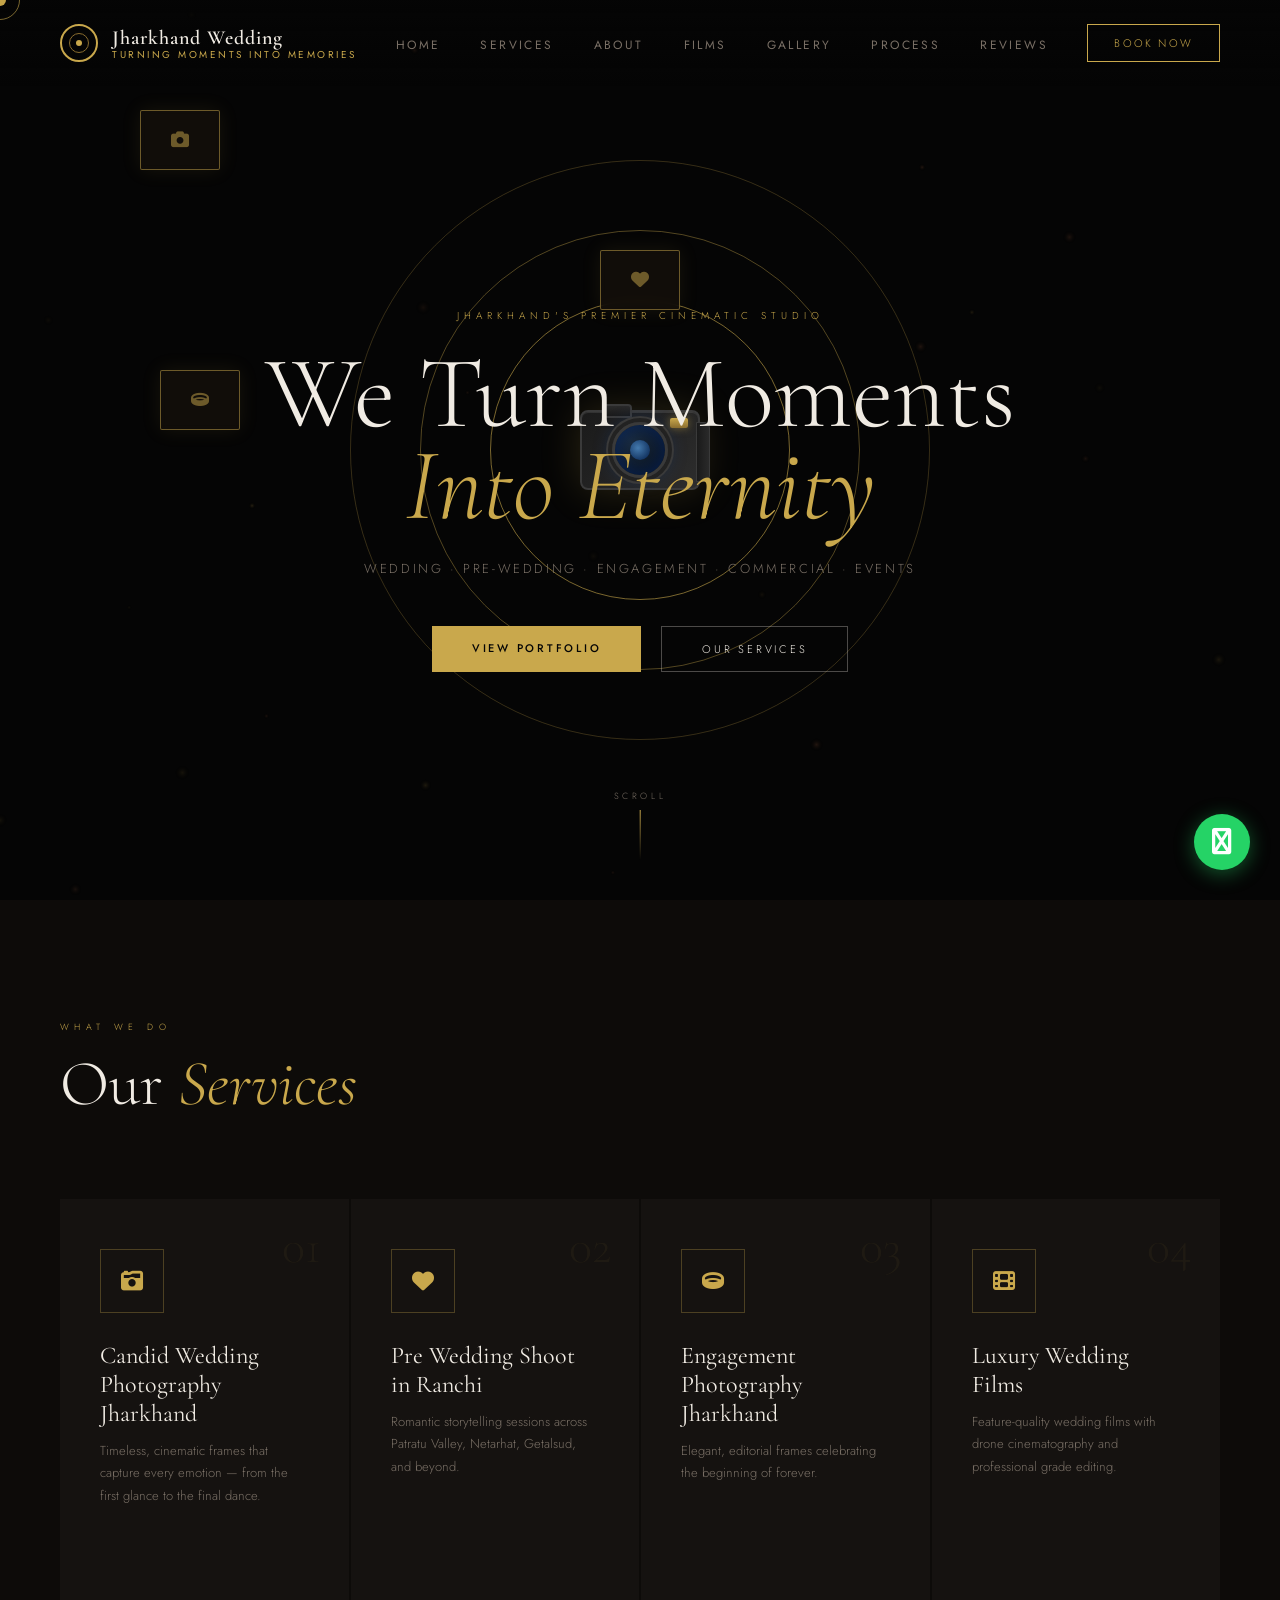
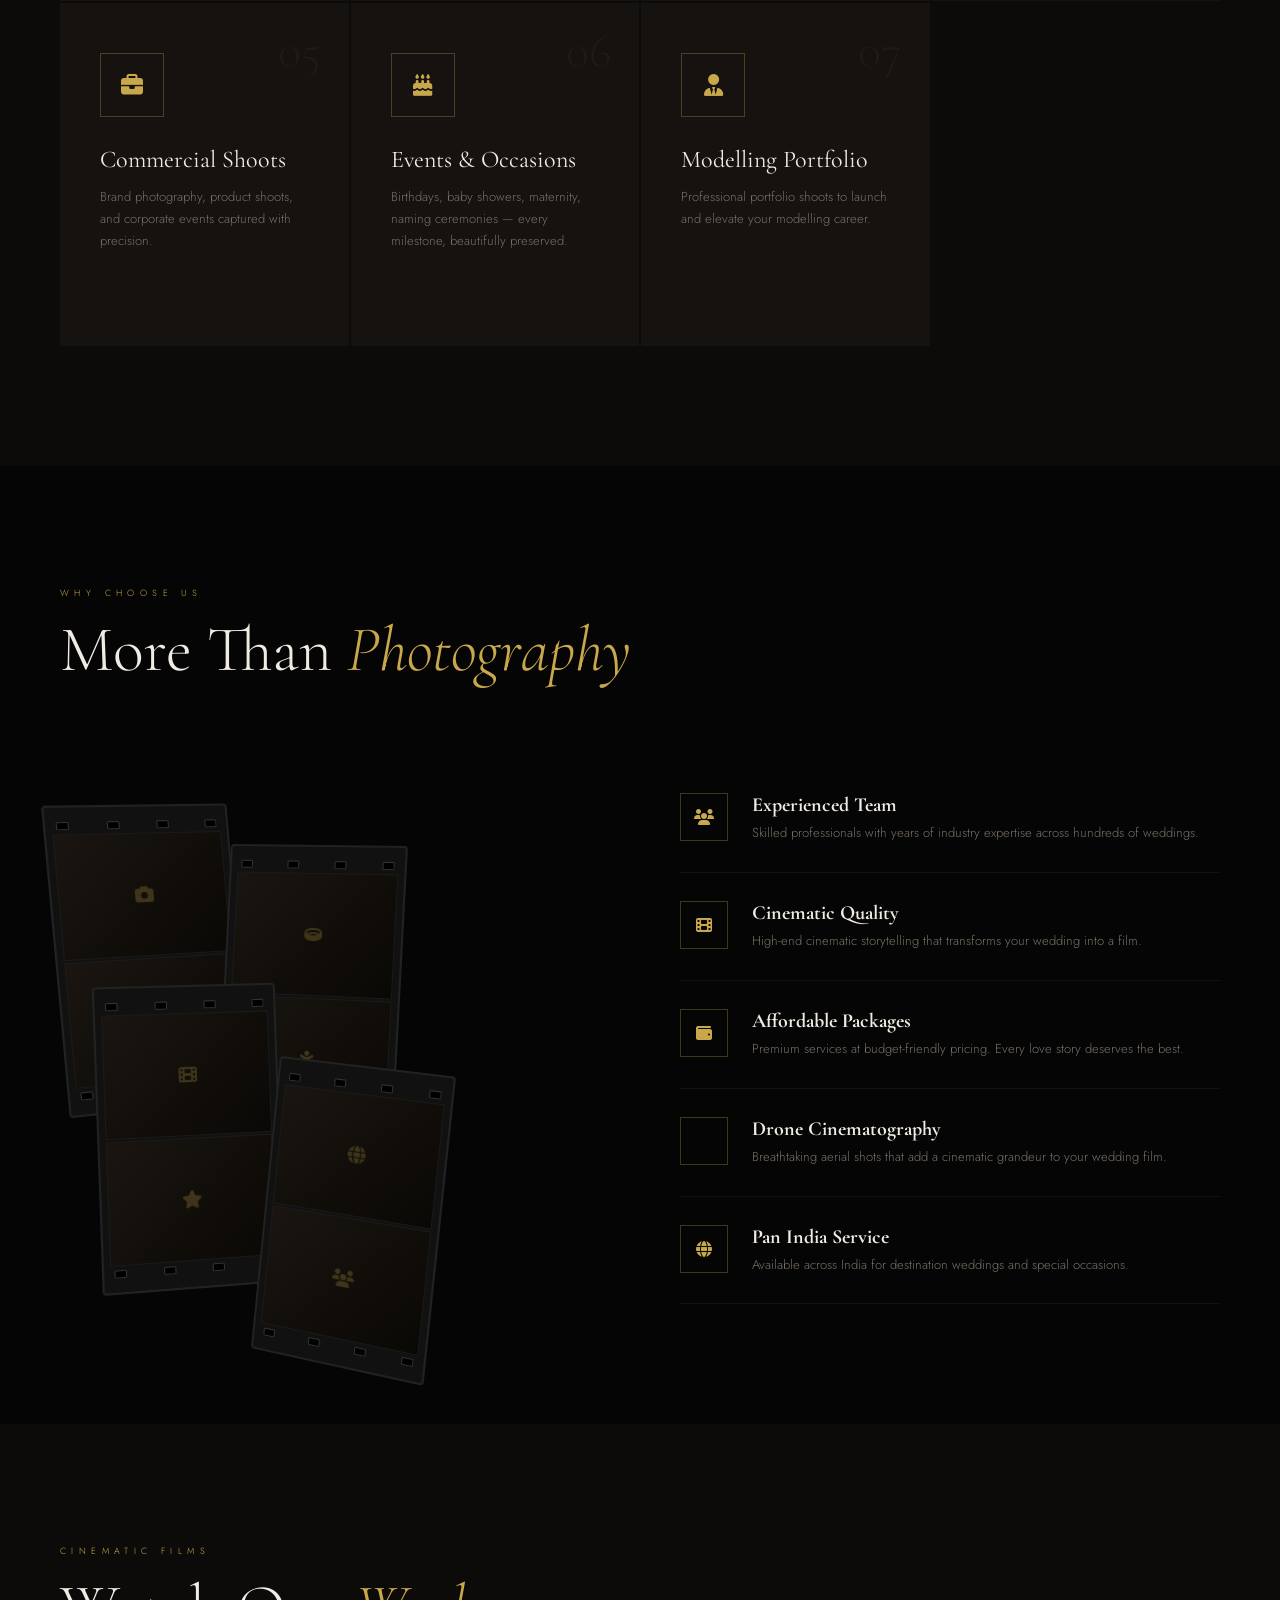
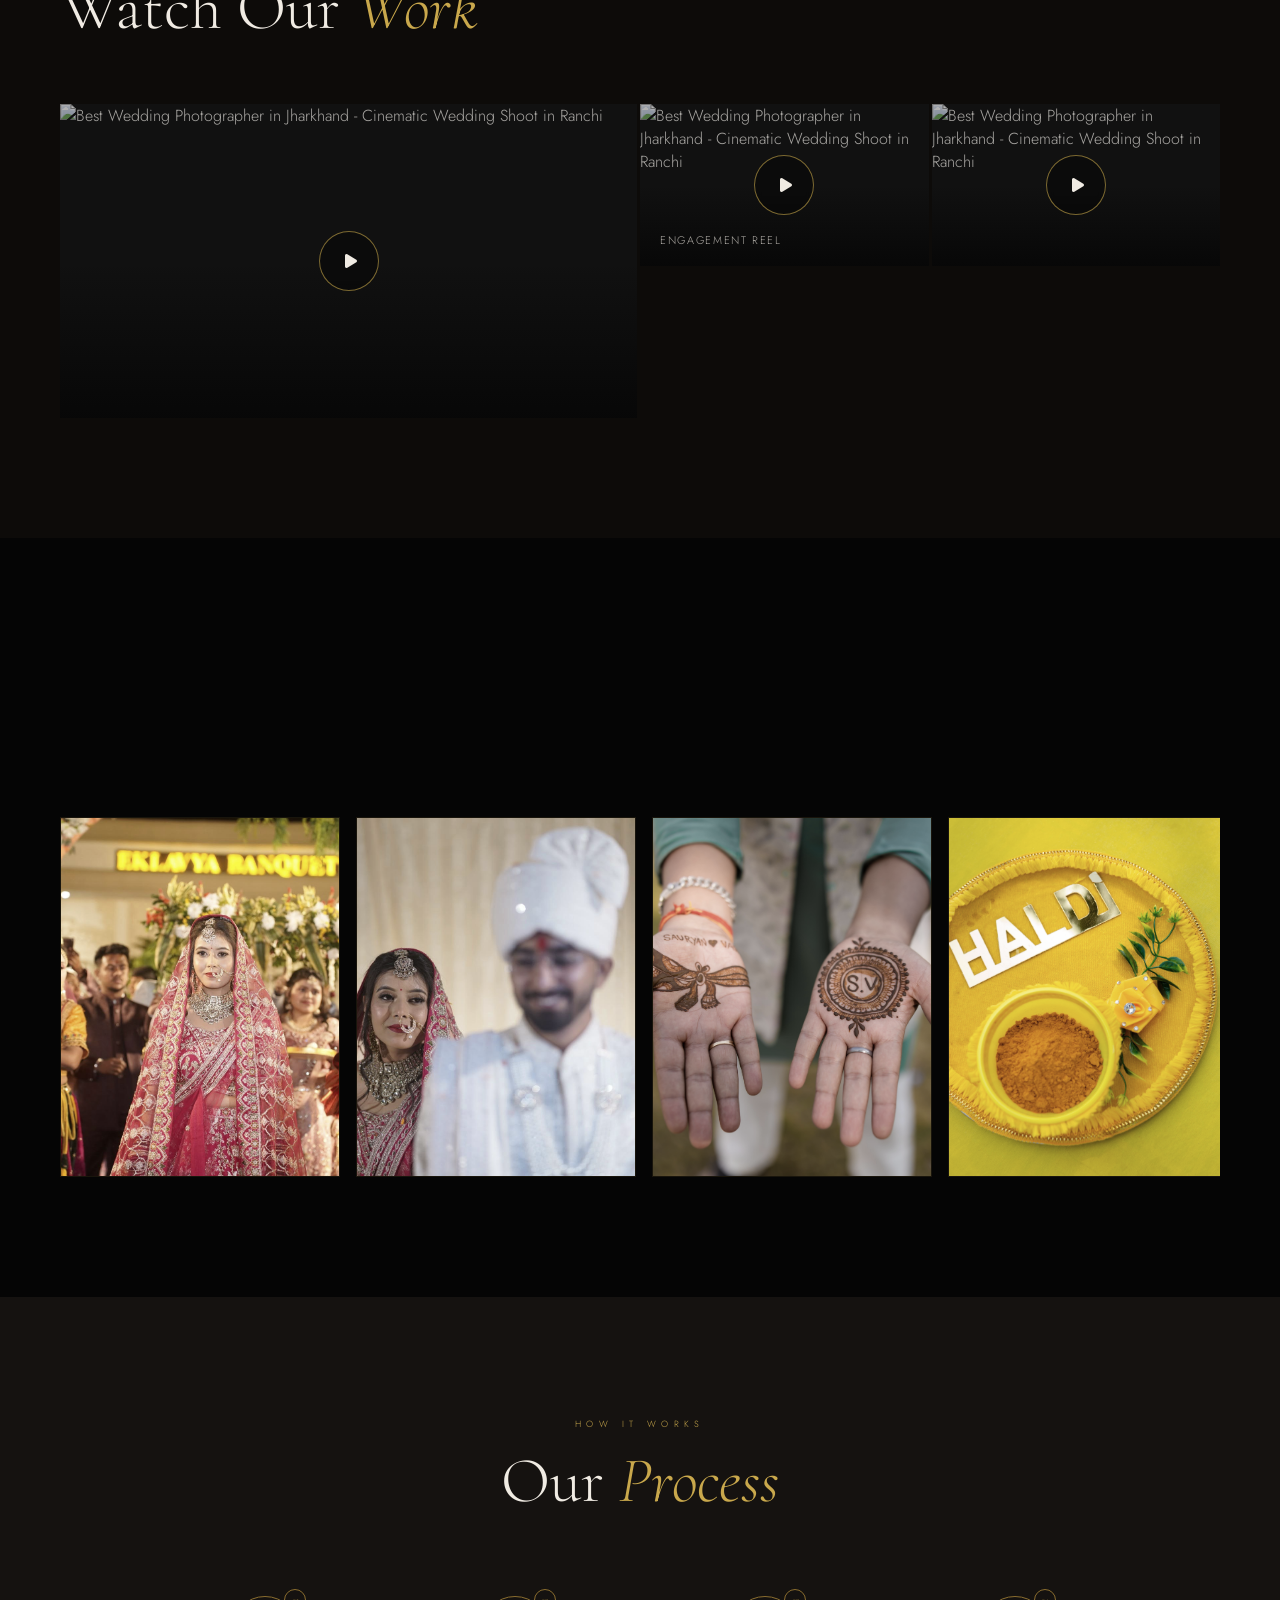
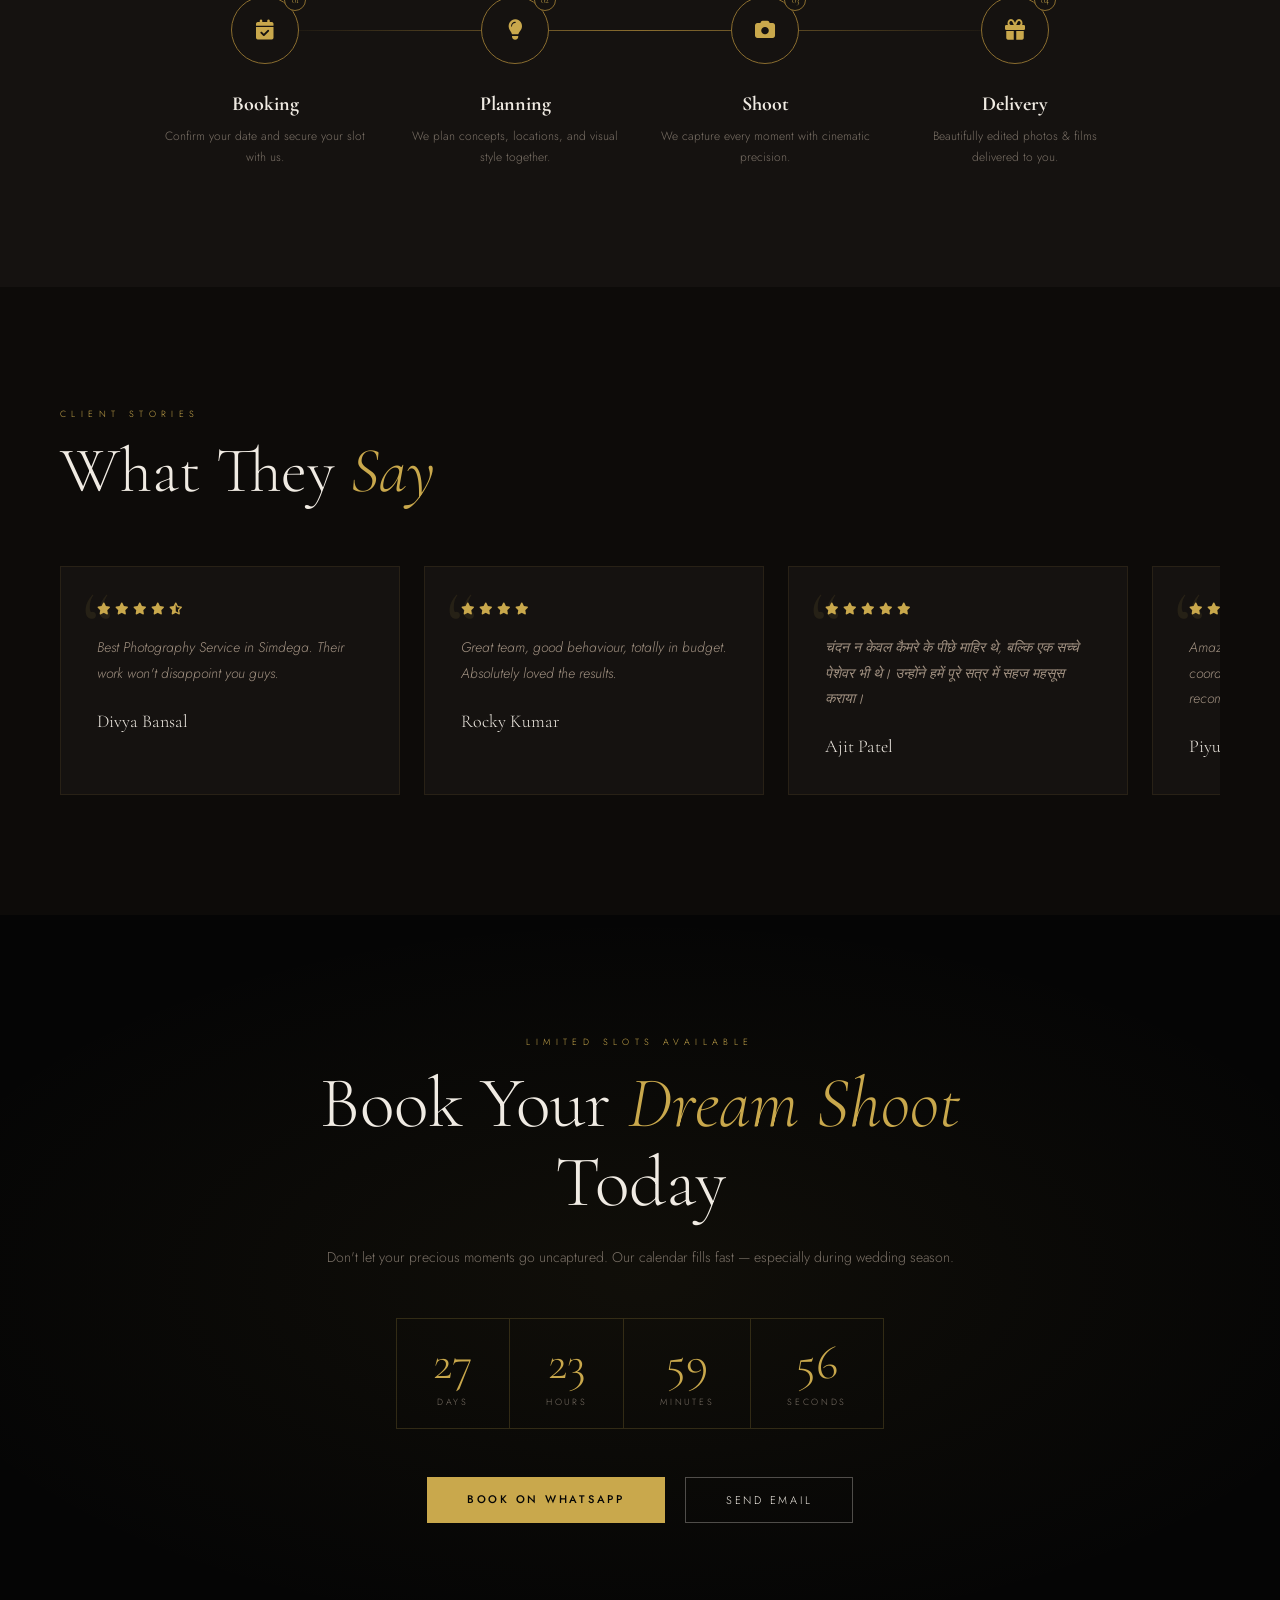
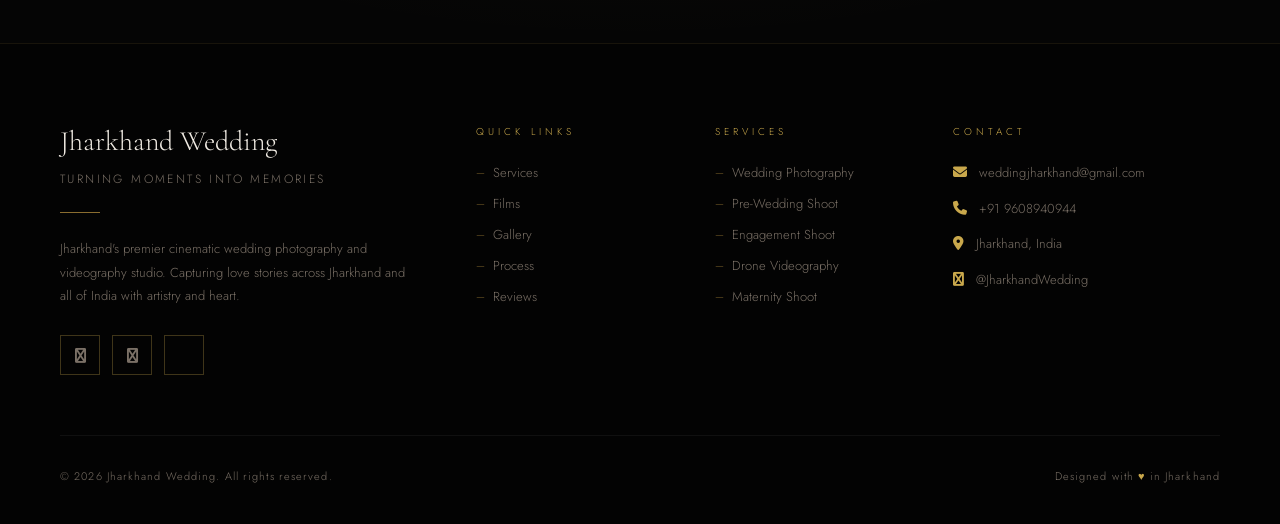
==== commit 3bf06785: "Update index.html" ====
--- a/index.html
+++ b/index.html
@@ -2699,7 +2699,7 @@
                             href="mailto:weddingjharkhand@gmail.com">weddingjharkhand@gmail.com</a></span></div>
                 <div class="footer-contact-item"><i class="fas fa-phone"></i><span><a href="tel:+919608940944">+91
                             9608940944</a></span></div>
-                <div class="footer-contact-item"><i class="fas fa-map-marker-alt"></i><span>Simdega · Ranchi ·
+                <div class="footer-contact-item"><i class="fas fa-map-marker-alt"></i><span>
                         Jharkhand, India</span></div>
                 <div class="footer-contact-item"><i class="fa fa-instagram"></i><span><a
                             href="https://www.instagram.com/jharkhandwedding/"
